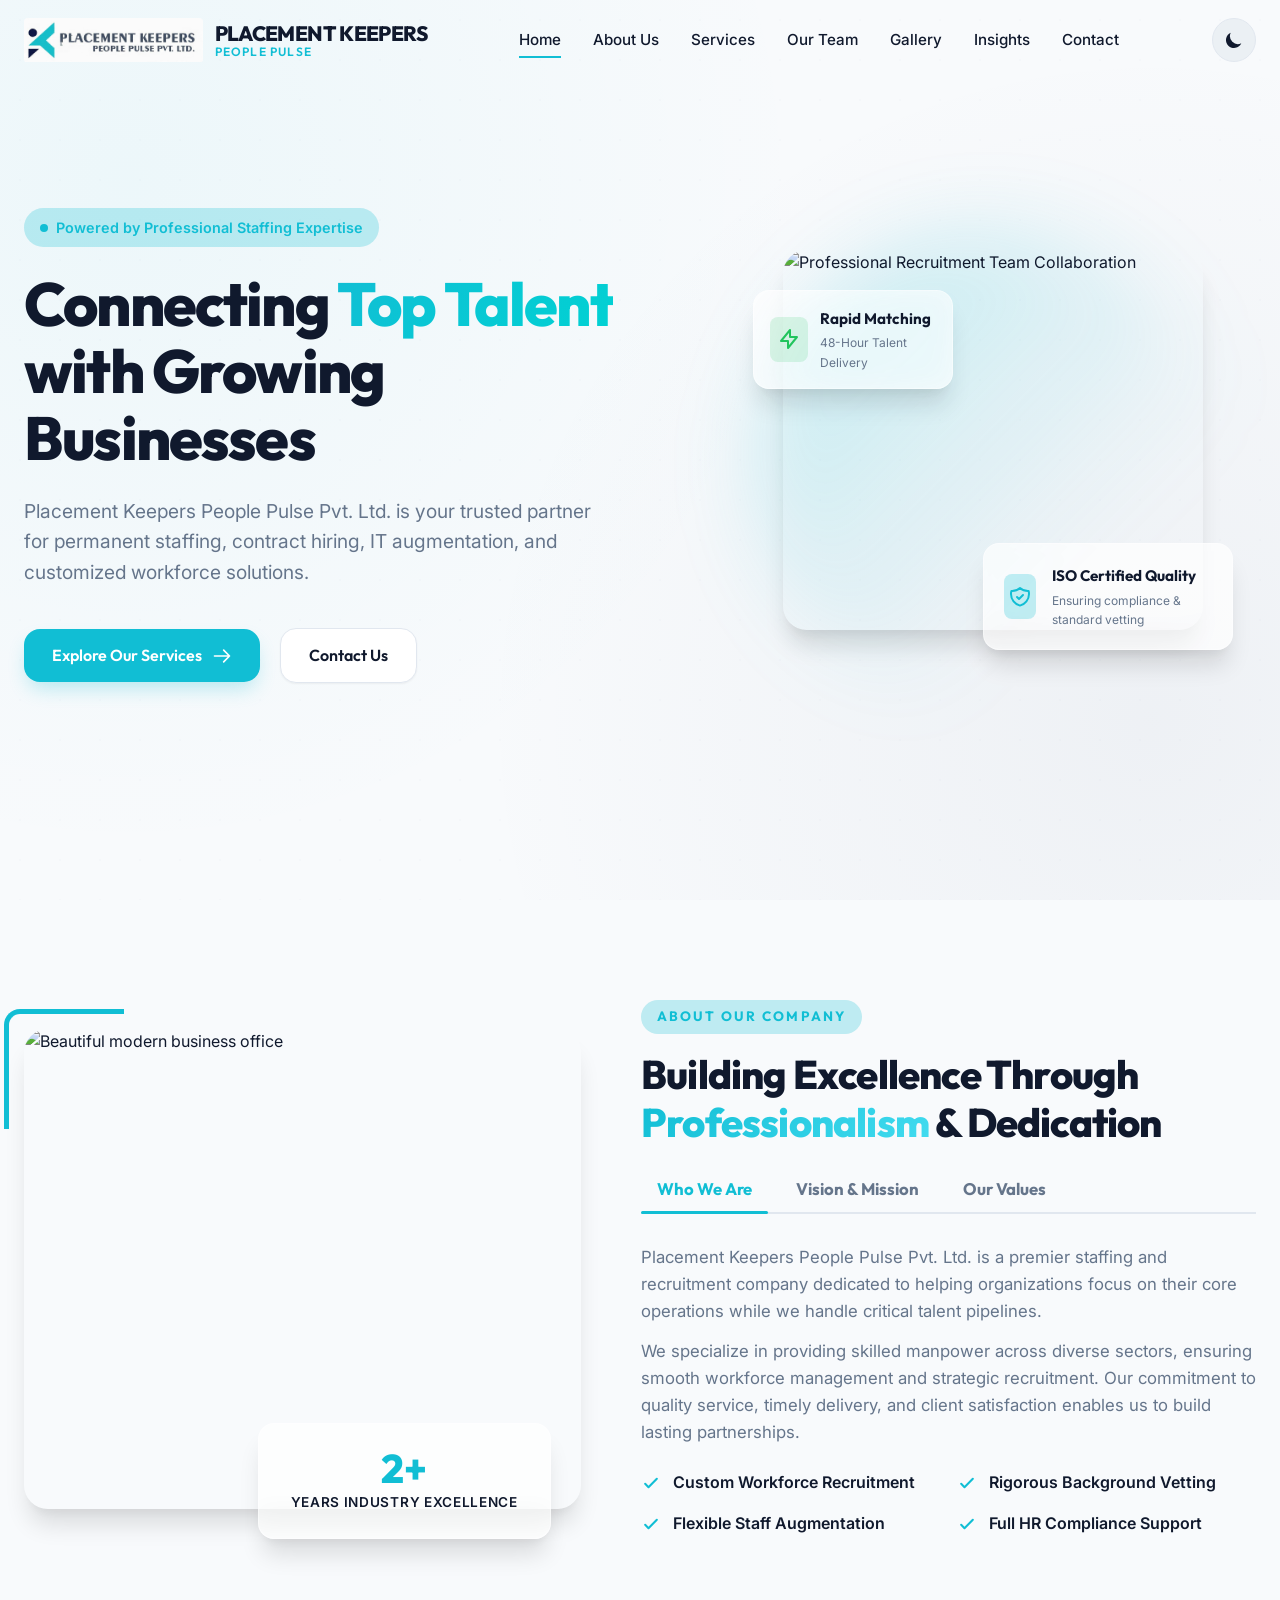
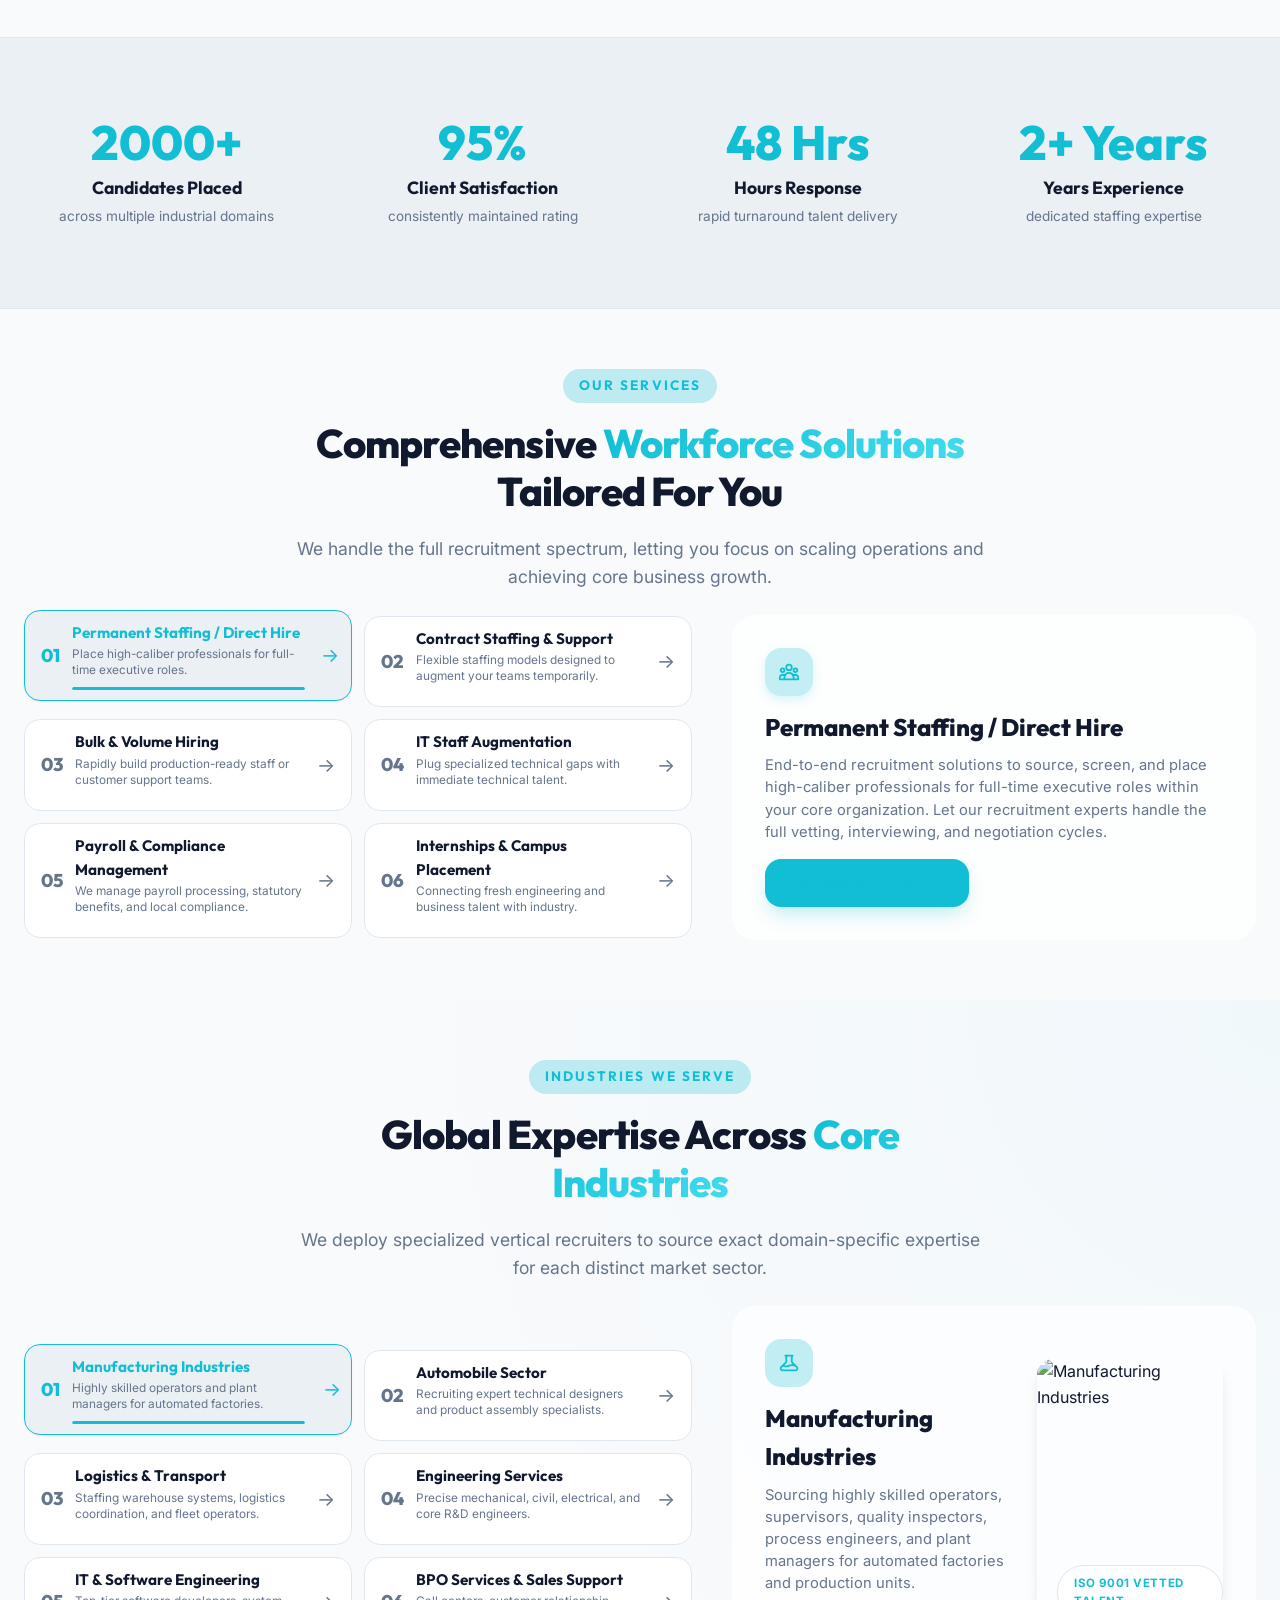
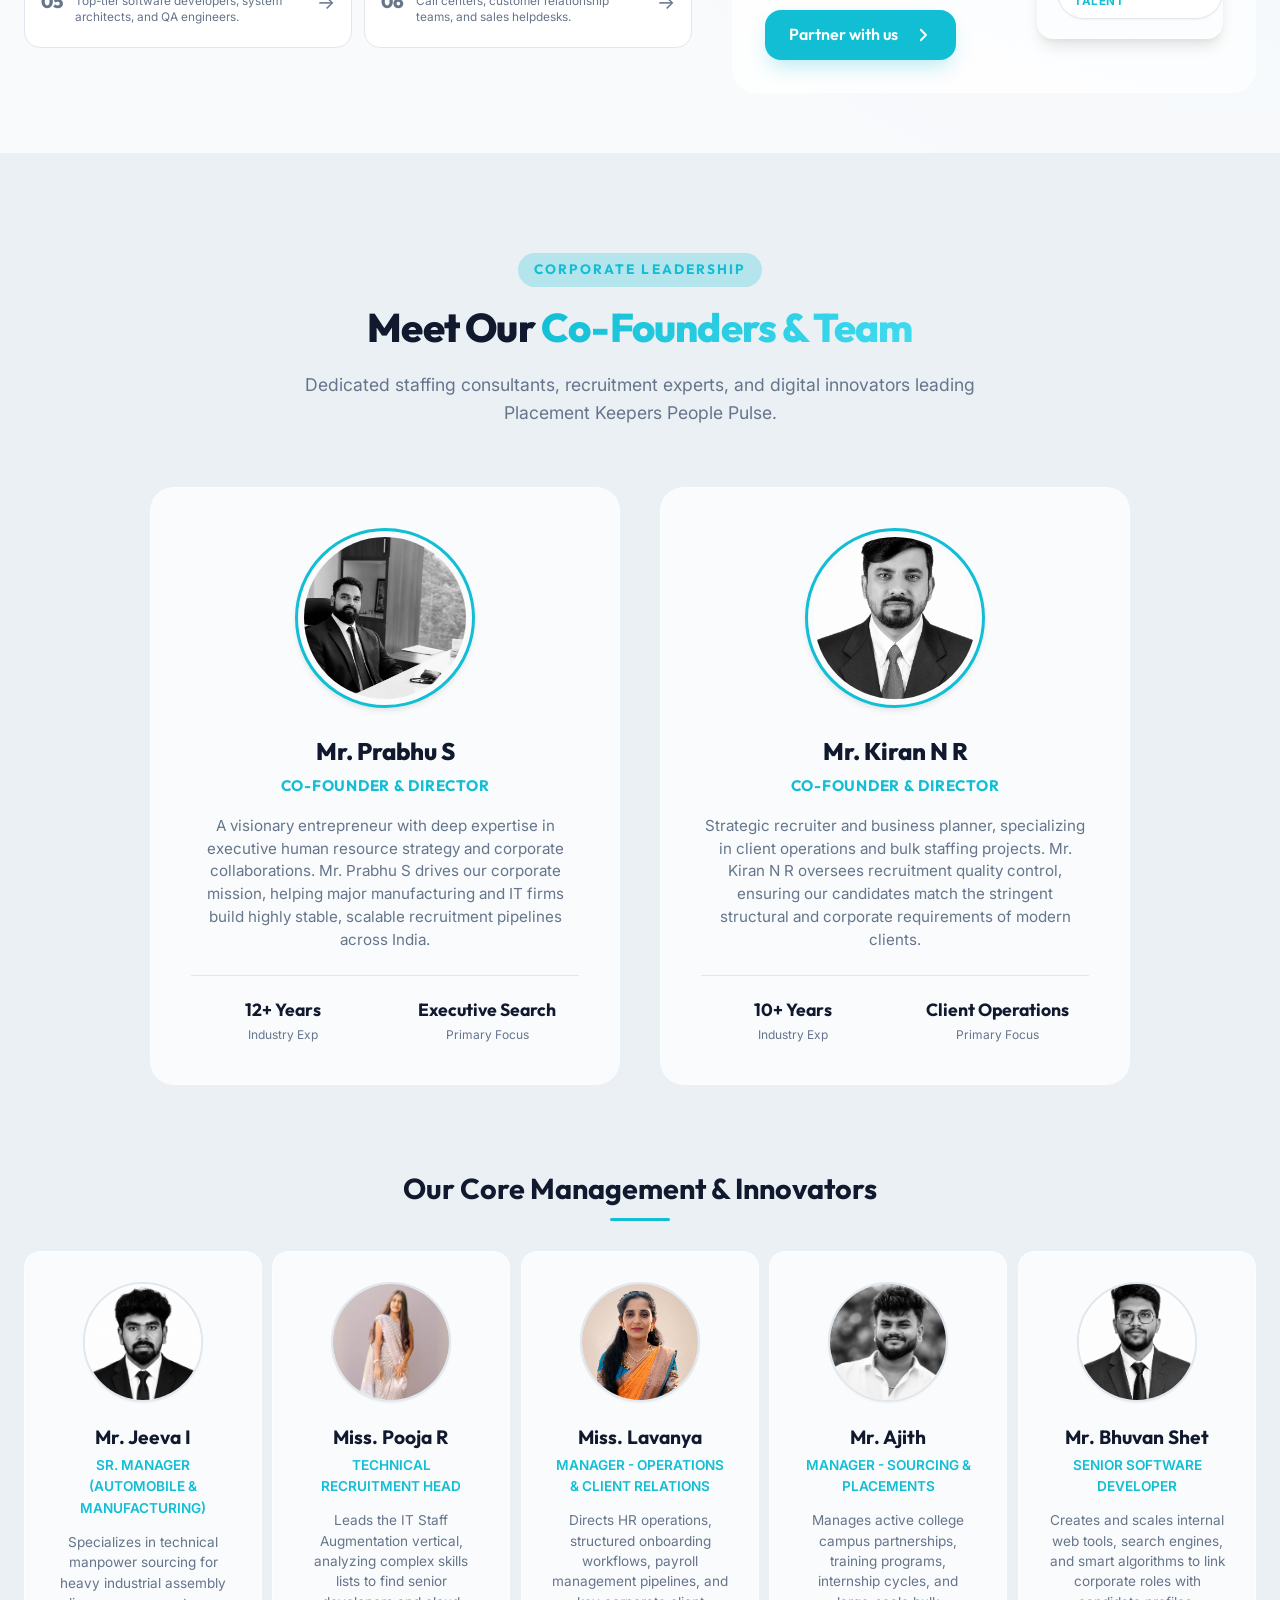
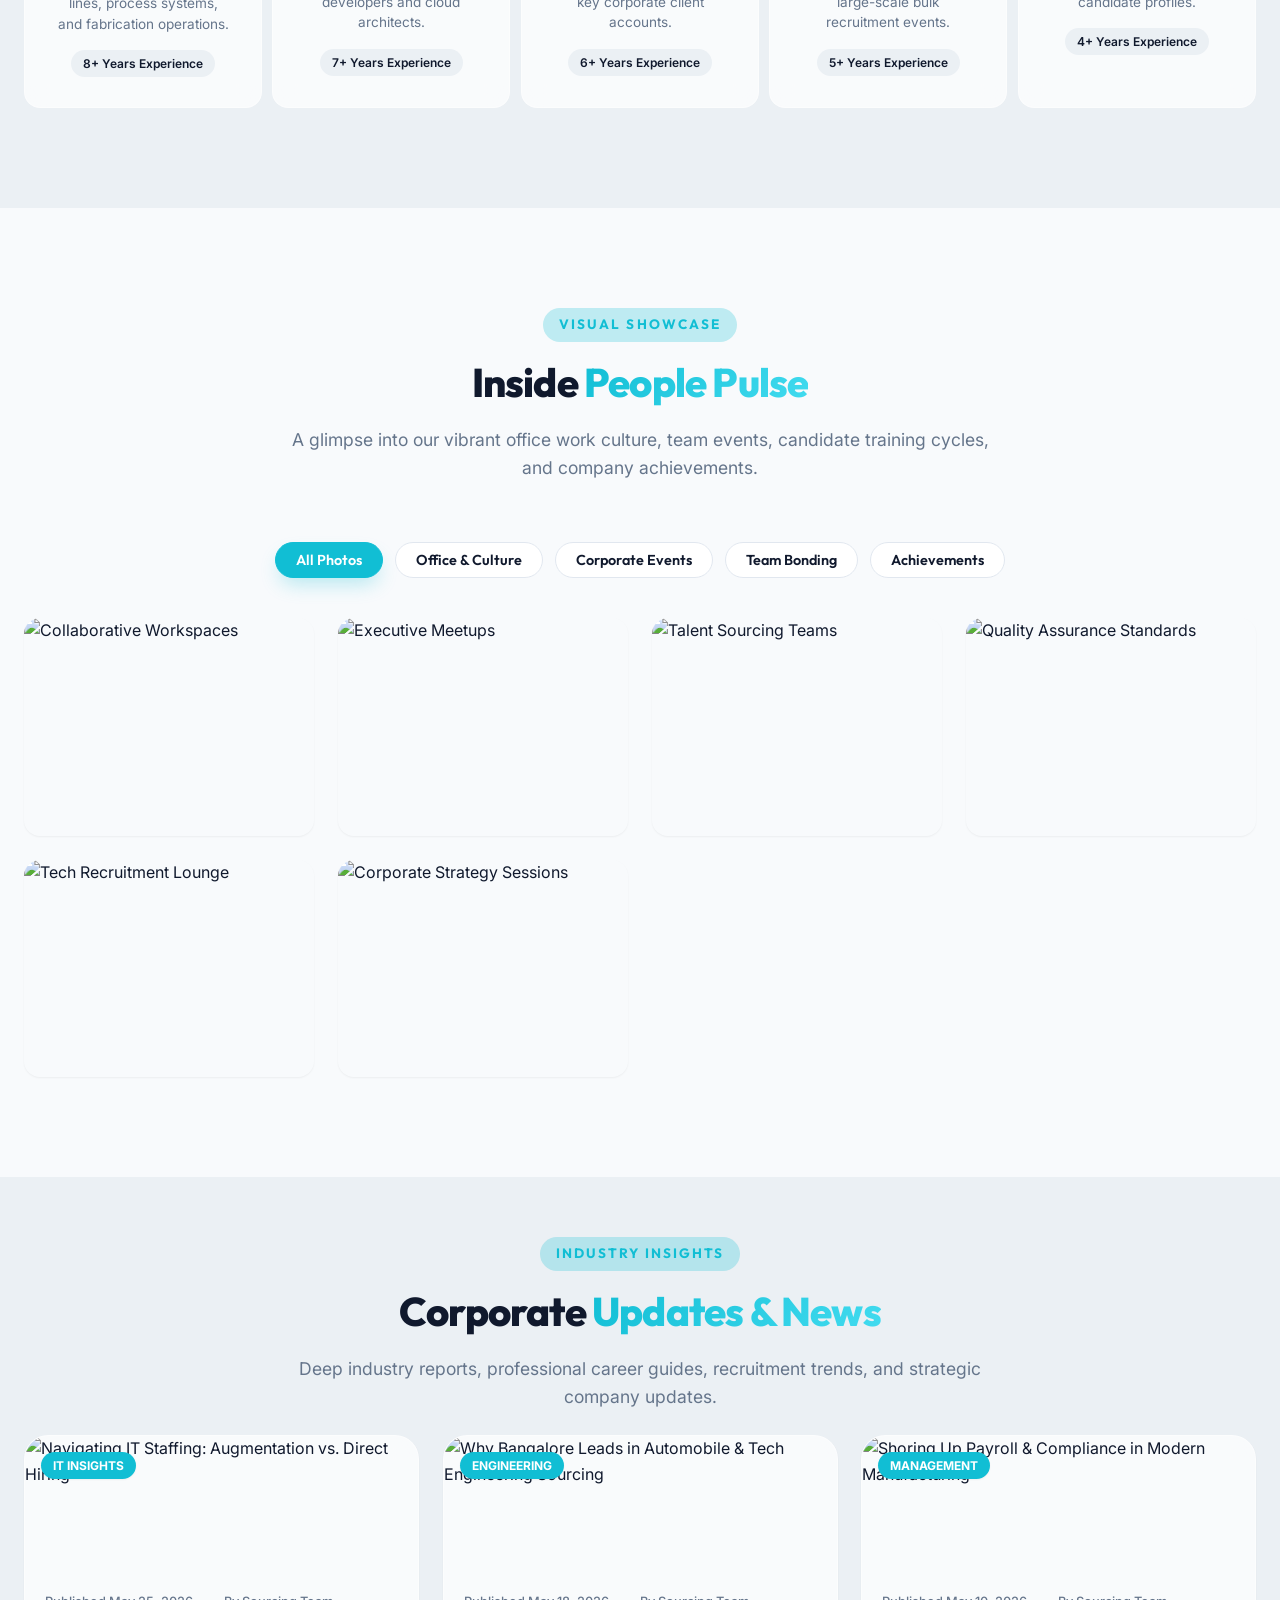
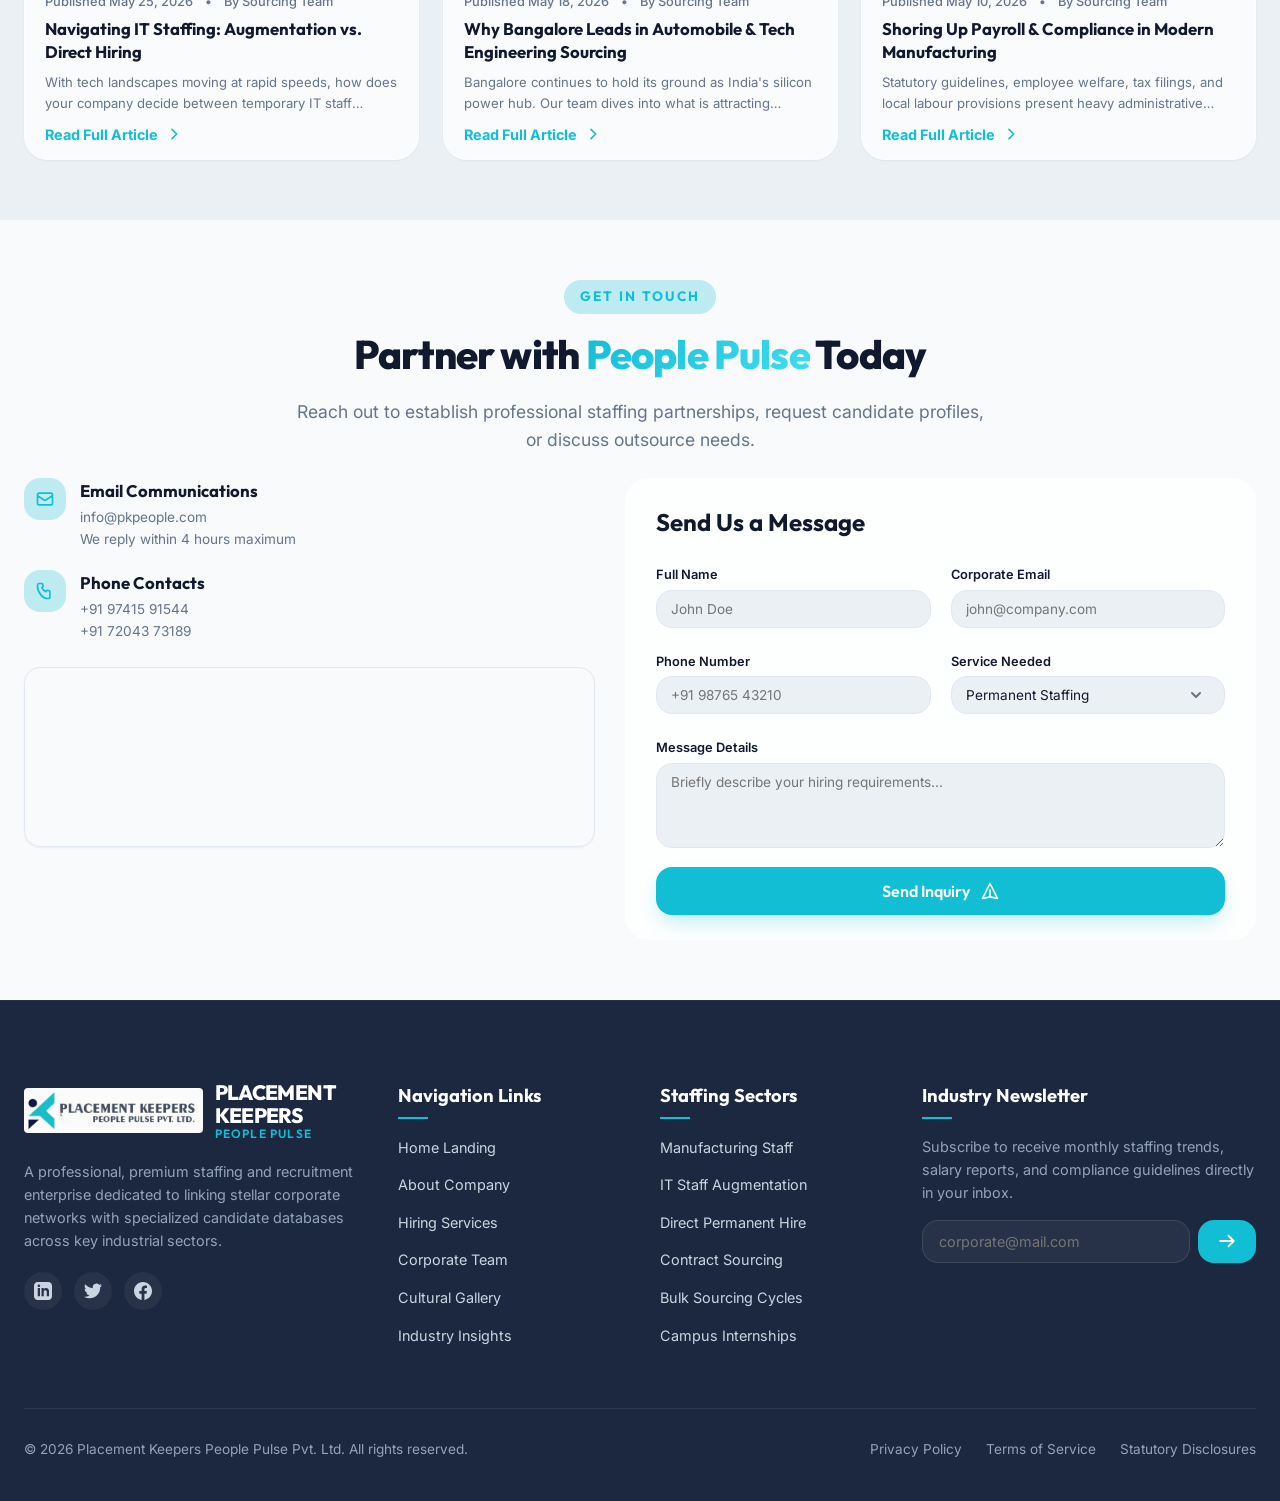
==== index.html @ cc130b5e "Add files via upload commit" ====
<!DOCTYPE html>
<html lang="en">
<head>
  <meta charset="UTF-8">
  <meta name="viewport" content="width=device-width, initial-scale=1.0">
  <meta name="description" content="Placement Keepers People Pulse Pvt. Ltd. - Trusted Partner in Professional Staffing, IT Augmentation, Bulk Hiring, BPO & Recruitment Solutions in Bangalore, Karnataka.">
  <meta name="keywords" content="Placement Keepers, People Pulse, Staffing Solutions, Recruitment Agency Bangalore, IT Augmentation, Executive Search, Permanent Staffing, Bulk Hiring">
  <meta name="author" content="Placement Keepers People Pulse">
  
  <title>Placement Keepers People Pulse | Staffing & Recruitment Solutions</title>
  
  <!-- Favicon -->
  <link rel="icon" type="image/x-icon" href="assets/images/logo.jpeg">
  
  <!-- Stylesheet -->
  <link rel="stylesheet" href="styles.css">
  
  <!-- JavaScript (Deferred) -->
  <script src="script.js" defer></script>
</head>
<body>

  <!-- ==========================================
       SCROLL TO TOP BUTTON
       ========================================== -->
  <button id="scrollTop" class="scroll-top" aria-label="Scroll to top">
    <svg fill="none" stroke="currentColor" viewBox="0 0 24 24" xmlns="http://www.w3.org/2000/svg">
      <path stroke-linecap="round" stroke-linejoin="round" stroke-width="2.5" d="M5 10l7-7m0 0l7 7m-7-7v18"></path>
    </svg>
  </button>

  <!-- ==========================================
       HEADER & NAVIGATION
       ========================================== -->
  <header id="header" class="header">
    <div class="container">
      <a href="#home" class="logo">
        <img src="assets/images/logo.jpeg" alt="Placement Keepers People Pulse Logo">
        <div class="logo-text">
          <span>PLACEMENT KEEPERS</span>
          <span>PEOPLE PULSE</span>
        </div>
      </a>
      
      <nav id="nav-menu" class="nav-menu">
        <a href="#home" class="nav-link active">Home</a>
        <a href="#about" class="nav-link">About Us</a>
        <a href="#services" class="nav-link">Services</a>
        <a href="#team" class="nav-link">Our Team</a>
        <a href="#gallery" class="nav-link">Gallery</a>
        <a href="#blog" class="nav-link">Insights</a>
        <a href="#contact" class="nav-link">Contact</a>
      </nav>
      
      <div class="nav-actions">
        <!-- Theme Toggle -->
        <button id="themeToggle" class="theme-toggle" aria-label="Toggle dark/light theme">
          <svg class="moon-icon" viewBox="0 0 20 20" xmlns="http://www.w3.org/2000/svg">
            <path d="M17.293 13.293A8 8 0 016.707 2.707a8.001 8.001 0 1010.586 10.586z"></path>
          </svg>
          <svg class="sun-icon" viewBox="0 0 20 20" xmlns="http://www.w3.org/2000/svg">
            <path fill-rule="evenodd" d="M10 2a1 1 0 011 1v1a1 1 0 11-2 0V3a1 1 0 011-1zm4 8a4 4 0 11-8 0 4 4 0 018 0zm-.464 4.95l.707.707a1 1 0 001.414-1.414l-.707-.707a1 1 0 00-1.414 1.414zm2.12-10.607a1 1 0 010 1.414l-.706.707a1 1 0 11-1.414-1.414l.707-.707a1 1 0 011.414 0zM17 11a1 1 0 100-2h-1a1 1 0 100 2h1zm-7 4a1 1 0 011 1v1a1 1 0 11-2 0v-1a1 1 0 011-1zM5.05 6.464A1 1 0 106.465 5.05l-.708-.707a1 1 0 00-1.414 1.414l.707.707zm1.414 8.486l-.707.707a1 1 0 01-1.414-1.414l.707-.707a1 1 0 011.414 1.414zM4 11a1 1 0 100-2H3a1 1 0 000 2h1z" clip-rule="evenodd"></path>
          </svg>
        </button>
        
        <a href="#contact" class="btn btn-primary btn-sm" style="padding: 10px 20px; font-size: 0.9rem; display: none;">Get in Touch</a>
        
        <!-- Hamburger Menu -->
        <button id="menuBtn" class="menu-btn" aria-label="Toggle mobile menu">
          <span></span>
          <span></span>
          <span></span>
        </button>
      </div>
    </div>
  </header>

  <!-- ==========================================
       HERO SECTION
       ========================================== -->
  <section id="home" class="hero">
    <div class="container">
      <div class="hero-grid">
        <div class="hero-content reveal reveal-slide-left">
          <div class="hero-tag">
            <span></span> Powered by Professional Staffing Expertise
          </div>
          <h1 class="hero-title">Connecting <span>Top Talent</span> with Growing Businesses</h1>
          <p class="hero-desc">Placement Keepers People Pulse Pvt. Ltd. is your trusted partner for permanent staffing, contract hiring, IT augmentation, and customized workforce solutions.</p>
          <div class="hero-actions">
            <a href="#services" class="btn btn-primary">
              Explore Our Services
              <svg style="width: 20px; height: 20px;" fill="none" stroke="currentColor" viewBox="0 0 24 24" xmlns="http://www.w3.org/2000/svg">
                <path stroke-linecap="round" stroke-linejoin="round" stroke-width="2" d="M14 5l7 7m0 0l-7 7m7-7H3"></path>
              </svg>
            </a>
            <a href="#contact" class="btn btn-secondary">Contact Us</a>
          </div>

        </div>
        
        <div class="hero-visual reveal reveal-slide-right">
          <div class="visual-backdrop"></div>
          <div class="hero-card-stack">
            <div class="main-visual-card">
              <!-- Unsplash high-quality workspace image -->
              <img src="https://images.unsplash.com/photo-1522071820081-009f0129c71c?auto=format&fit=crop&w=600&q=80" alt="Professional Recruitment Team Collaboration">
            </div>
            <!-- Glass cards floating overlay -->
            <div class="floating-overlay-card glass-panel">
              <div class="floating-icon">
                <svg fill="none" stroke="currentColor" viewBox="0 0 24 24" xmlns="http://www.w3.org/2000/svg">
                  <path stroke-linecap="round" stroke-linejoin="round" stroke-width="2" d="M9 12l2 2 4-4m5.618-4.016A11.955 11.955 0 0112 2.944a11.955 11.955 0 01-8.618 3.04A12.02 12.02 0 003 9c0 5.591 3.824 10.29 9 11.622 5.176-1.332 9-6.03 9-11.622 0-1.042-.133-2.052-.382-3.016z"></path>
                </svg>
              </div>
              <div class="floating-text">
                <h4>ISO Certified Quality</h4>
                <p>Ensuring compliance & standard vetting</p>
              </div>
            </div>
            
            <div class="floating-overlay-card-2 glass-panel">
              <div class="floating-icon" style="color: var(--success); background-color: var(--success-glow);">
                <svg fill="none" stroke="currentColor" viewBox="0 0 24 24" xmlns="http://www.w3.org/2000/svg">
                  <path stroke-linecap="round" stroke-linejoin="round" stroke-width="2" d="M13 10V3L4 14h7v7l9-11h-7z"></path>
                </svg>
              </div>
              <div class="floating-text">
                <h4>Rapid Matching</h4>
                <p>48-Hour Talent Delivery</p>
              </div>
            </div>
          </div>
        </div>
      </div>
    </div>
  </section>

  <!-- ==========================================
       ABOUT US SECTION (TABS)
       ========================================== -->
  <section id="about" class="section-padding">
    <div class="container">
      <div class="about-grid">
        <div class="about-img-frame reveal reveal-slide-left">
          <img src="https://images.unsplash.com/photo-1497366216548-37526070297c?auto=format&fit=crop&w=700&q=80" alt="Beautiful modern business office">
          <div class="about-experience-badge glass-panel">
            <h2>2+</h2>
            <p>Years Industry Excellence</p>
          </div>
        </div>
        
        <div class="about-content reveal reveal-slide-right">
          <div class="section-tag">About Our Company</div>
          <h2 class="section-title">Building Excellence Through <span>Professionalism</span> & Dedication</h2>
          
          <!-- Tab Navigation -->
          <div class="tabs-nav">
            <button class="tab-btn active" data-tab="who-we-are">Who We Are</button>
            <button class="tab-btn" data-tab="vision-mission">Vision & Mission</button>
            <button class="tab-btn" data-tab="values">Our Values</button>
          </div>
          
          <!-- Tab Content Panes -->
          <div class="tab-content-wrapper">
            <!-- Pane 1: Who We Are -->
            <div id="who-we-are" class="tab-pane active">
              <p class="pane-text">Placement Keepers People Pulse Pvt. Ltd. is a premier staffing and recruitment company dedicated to helping organizations focus on their core operations while we handle critical talent pipelines.</p>
              <p class="pane-text" style="margin-top: -10px; margin-bottom: 24px;">We specialize in providing skilled manpower across diverse sectors, ensuring smooth workforce management and strategic recruitment. Our commitment to quality service, timely delivery, and client satisfaction enables us to build lasting partnerships.</p>
              <div class="pane-list">
                <div class="pane-list-item">
                  <svg fill="none" stroke="currentColor" viewBox="0 0 24 24" xmlns="http://www.w3.org/2000/svg"><path stroke-linecap="round" stroke-linejoin="round" stroke-width="2.5" d="M5 13l4 4L19 7"></path></svg>
                  Custom Workforce Recruitment
                </div>
                <div class="pane-list-item">
                  <svg fill="none" stroke="currentColor" viewBox="0 0 24 24" xmlns="http://www.w3.org/2000/svg"><path stroke-linecap="round" stroke-linejoin="round" stroke-width="2.5" d="M5 13l4 4L19 7"></path></svg>
                  Rigorous Background Vetting
                </div>
                <div class="pane-list-item">
                  <svg fill="none" stroke="currentColor" viewBox="0 0 24 24" xmlns="http://www.w3.org/2000/svg"><path stroke-linecap="round" stroke-linejoin="round" stroke-width="2.5" d="M5 13l4 4L19 7"></path></svg>
                  Flexible Staff Augmentation
                </div>
                <div class="pane-list-item">
                  <svg fill="none" stroke="currentColor" viewBox="0 0 24 24" xmlns="http://www.w3.org/2000/svg"><path stroke-linecap="round" stroke-linejoin="round" stroke-width="2.5" d="M5 13l4 4L19 7"></path></svg>
                  Full HR Compliance Support
                </div>
              </div>
            </div>
            
            <!-- Pane 2: Vision & Mission -->
            <div id="vision-mission" class="tab-pane">
              <div style="margin-bottom: 24px;">
                <h4 style="font-family: var(--font-heading); font-size: 1.15rem; font-weight: 700; margin-bottom: 8px; color: var(--primary);">Our Vision</h4>
                <p class="pane-text" style="margin-bottom: 0;">To become a trusted and leading staffing partner by connecting skilled professionals with growing businesses and creating sustainable employment opportunities.</p>
              </div>
              <div>
                <h4 style="font-family: var(--font-heading); font-size: 1.15rem; font-weight: 700; margin-bottom: 8px; color: var(--primary);">Our Mission</h4>
                <p class="pane-text" style="margin-bottom: 0;">To provide reliable, efficient, and customized workforce solutions while maintaining absolute professionalism, transparency, and deep-seated commitment towards both clients and candidates.</p>
              </div>
            </div>
            
            <!-- Pane 3: Our Values -->
            <div id="values" class="tab-pane">
              <p class="pane-text" style="margin-bottom: 24px;">The foundation of our service excellence and commitment to clients is driven by three core pillars:</p>
              <div style="display: flex; flex-direction: column; gap: 16px;">
                <div style="display: flex; gap: 14px; align-items: flex-start;">
                  <div style="color: var(--primary); font-weight: 700; font-size: 1.1rem; line-height: 1;">01.</div>
                  <div>
                    <h5 style="font-family: var(--font-heading); font-size: 1rem; font-weight: 700; color: var(--text-main); margin-bottom: 2px;">Quality Service</h5>
                    <p style="font-size: 0.9rem; color: var(--text-muted);">We deliver excellence in every single interaction, ensuring superior staffing solutions that systematically exceed corporate expectations.</p>
                  </div>
                </div>
                <div style="display: flex; gap: 14px; align-items: flex-start;">
                  <div style="color: var(--primary); font-weight: 700; font-size: 1.1rem; line-height: 1;">02.</div>
                  <div>
                    <h5 style="font-family: var(--font-heading); font-size: 1rem; font-weight: 700; color: var(--text-main); margin-bottom: 2px;">Client Satisfaction</h5>
                    <p style="font-size: 0.9rem; color: var(--text-muted);">Your success is our top-tier priority. We build deep, lasting partnerships through dedicated local support and transparent recruitment processes.</p>
                  </div>
                </div>
                <div style="display: flex; gap: 14px; align-items: flex-start;">
                  <div style="color: var(--primary); font-weight: 700; font-size: 1.1rem; line-height: 1;">03.</div>
                  <div>
                    <h5 style="font-family: var(--font-heading); font-size: 1rem; font-weight: 700; color: var(--text-main); margin-bottom: 2px;">Timely Delivery</h5>
                    <p style="font-size: 0.9rem; color: var(--text-muted);">Swift and secure turnaround times ensure that your ongoing workforce needs are met with high efficiency and professional standard care.</p>
                  </div>
                </div>
              </div>
            </div>
          </div>
          
        </div>
      </div>
    </div>
  </section>

  <!-- ==========================================
       STATS COUNTER SECTION
       ========================================== -->
  <section class="stats-section">
    <div class="container">
      <div class="stats-grid">
        <div class="stat-card reveal reveal-fade-in reveal-stagger-1">
          <div class="stat-number" data-target="2000">0</div>
          <div class="stat-label">Candidates Placed</div>
          <div class="stat-desc">across multiple industrial domains</div>
        </div>
        
        <div class="stat-card reveal reveal-fade-in reveal-stagger-2">
          <div class="stat-number" data-target="95">0</div>
          <div class="stat-label">Client Satisfaction</div>
          <div class="stat-desc">consistently maintained rating</div>
        </div>
        
        <div class="stat-card reveal reveal-fade-in reveal-stagger-3">
          <div class="stat-number" data-target="48">0</div>
          <div class="stat-label">Hours Response</div>
          <div class="stat-desc">rapid turnaround talent delivery</div>
        </div>
        
        <div class="stat-card reveal reveal-fade-in reveal-stagger-4">
          <div class="stat-number" data-target="2">0</div>
          <div class="stat-label">Years Experience</div>
          <div class="stat-desc">dedicated staffing expertise</div>
        </div>
      </div>
    </div>
  </section>

  <!-- ==========================================
       SERVICES SECTION
       ========================================== -->
  <section id="services" class="section-padding">
    <div class="container">
      <div class="section-header reveal reveal-slide-up">
        <div class="section-tag">Our Services</div>
        <h2 class="section-title">Comprehensive <span>Workforce Solutions</span> Tailored For You</h2>
        <p class="section-subtitle">We handle the full recruitment spectrum, letting you focus on scaling operations and achieving core business growth.</p>
      </div>
      
      <div class="modern-services-container">
        <!-- Left Side: Sleek Interactive List -->
        <div class="services-list-sidebar reveal reveal-slide-left">
          <div class="service-list-item active" data-service-index="0">
            <span class="service-list-num">01</span>
            <div class="service-list-info">
              <h3>Permanent Staffing / Direct Hire</h3>
              <p>Place high-caliber professionals for full-time executive roles.</p>
              <div class="timer-progress-bar"><div class="timer-progress"></div></div>
            </div>
            <div class="service-list-arrow">&rarr;</div>
          </div>
          
          <div class="service-list-item" data-service-index="1">
            <span class="service-list-num">02</span>
            <div class="service-list-info">
              <h3>Contract Staffing & Support</h3>
              <p>Flexible staffing models designed to augment your teams temporarily.</p>
              <div class="timer-progress-bar"><div class="timer-progress"></div></div>
            </div>
            <div class="service-list-arrow">&rarr;</div>
          </div>
          
          <div class="service-list-item" data-service-index="2">
            <span class="service-list-num">03</span>
            <div class="service-list-info">
              <h3>Bulk & Volume Hiring</h3>
              <p>Rapidly build production-ready staff or customer support teams.</p>
              <div class="timer-progress-bar"><div class="timer-progress"></div></div>
            </div>
            <div class="service-list-arrow">&rarr;</div>
          </div>
          
          <div class="service-list-item" data-service-index="3">
            <span class="service-list-num">04</span>
            <div class="service-list-info">
              <h3>IT Staff Augmentation</h3>
              <p>Plug specialized technical gaps with immediate technical talent.</p>
              <div class="timer-progress-bar"><div class="timer-progress"></div></div>
            </div>
            <div class="service-list-arrow">&rarr;</div>
          </div>
          
          <div class="service-list-item" data-service-index="4">
            <span class="service-list-num">05</span>
            <div class="service-list-info">
              <h3>Payroll & Compliance Management</h3>
              <p>We manage payroll processing, statutory benefits, and local compliance.</p>
              <div class="timer-progress-bar"><div class="timer-progress"></div></div>
            </div>
            <div class="service-list-arrow">&rarr;</div>
          </div>
          
          <div class="service-list-item" data-service-index="5">
            <span class="service-list-num">06</span>
            <div class="service-list-info">
              <h3>Internships & Campus Placement</h3>
              <p>Connecting fresh engineering and business talent with industry.</p>
              <div class="timer-progress-bar"><div class="timer-progress"></div></div>
            </div>
            <div class="service-list-arrow">&rarr;</div>
          </div>
        </div>

        <!-- Right Side: Spotlight Detail Panel -->
        <div class="services-spotlight reveal reveal-slide-right">
          <div class="service-spotlight-card glass-panel" id="serviceSpotlightCard">
            <!-- Populated dynamically by JavaScript -->
          </div>
        </div>
      </div>
    </div>
  </section>

  <!-- ==========================================
       INDUSTRIES WE SERVE SECTION
       ========================================== -->
  <section class="section-padding industries-section">
    <div class="container">
      <div class="section-header reveal reveal-slide-up">
        <div class="section-tag">Industries We Serve</div>
        <h2 class="section-title">Global Expertise Across <span>Core Industries</span></h2>
        <p class="section-subtitle">We deploy specialized vertical recruiters to source exact domain-specific expertise for each distinct market sector.</p>
      </div>
      
      <div class="modern-industries-container">
        <!-- Left Side: Interactive Numbers List -->
        <div class="industries-sidebar reveal reveal-slide-left">
          <div class="industry-tab-item active" data-index="0">
            <span class="industry-tab-num">01</span>
            <div class="industry-tab-content">
              <h4>Manufacturing Industries</h4>
              <p>Highly skilled operators and plant managers for automated factories.</p>
              <div class="timer-progress-bar"><div class="timer-progress"></div></div>
            </div>
            <div class="industry-tab-arrow">&rarr;</div>
          </div>
          
          <div class="industry-tab-item" data-index="1">
            <span class="industry-tab-num">02</span>
            <div class="industry-tab-content">
              <h4>Automobile Sector</h4>
              <p>Recruiting expert technical designers and product assembly specialists.</p>
              <div class="timer-progress-bar"><div class="timer-progress"></div></div>
            </div>
            <div class="industry-tab-arrow">&rarr;</div>
          </div>
          
          <div class="industry-tab-item" data-index="2">
            <span class="industry-tab-num">03</span>
            <div class="industry-tab-content">
              <h4>Logistics & Transport</h4>
              <p>Staffing warehouse systems, logistics coordination, and fleet operators.</p>
              <div class="timer-progress-bar"><div class="timer-progress"></div></div>
            </div>
            <div class="industry-tab-arrow">&rarr;</div>
          </div>
          
          <div class="industry-tab-item" data-index="3">
            <span class="industry-tab-num">04</span>
            <div class="industry-tab-content">
              <h4>Engineering Services</h4>
              <p>Precise mechanical, civil, electrical, and core R&D engineers.</p>
              <div class="timer-progress-bar"><div class="timer-progress"></div></div>
            </div>
            <div class="industry-tab-arrow">&rarr;</div>
          </div>
          
          <div class="industry-tab-item" data-index="4">
            <span class="industry-tab-num">05</span>
            <div class="industry-tab-content">
              <h4>IT & Software Engineering</h4>
              <p>Top-tier software developers, system architects, and QA engineers.</p>
              <div class="timer-progress-bar"><div class="timer-progress"></div></div>
            </div>
            <div class="industry-tab-arrow">&rarr;</div>
          </div>
          
          <div class="industry-tab-item" data-index="5">
            <span class="industry-tab-num">06</span>
            <div class="industry-tab-content">
              <h4>BPO Services & Sales Support</h4>
              <p>Call centers, customer relationship teams, and sales helpdesks.</p>
              <div class="timer-progress-bar"><div class="timer-progress"></div></div>
            </div>
            <div class="industry-tab-arrow">&rarr;</div>
          </div>
        </div>

        <!-- Right Side: Spotlight Showcase Detail Card -->
        <div class="industries-spotlight reveal reveal-slide-right">
          <div class="spotlight-card glass-panel" id="industrySpotlightCard">
            <!-- Rendered dynamically by JavaScript -->
          </div>
        </div>
      </div>
    </div>
  </section>

  <!-- ==========================================
       CEO / FOUNDER PROFILE & LEADERSHIP SECTION
       ========================================== -->
  <section id="team" class="section-padding team-section">
    <div class="container">
      <div class="section-header reveal reveal-slide-up">
        <div class="section-tag">Corporate Leadership</div>
        <h2 class="section-title">Meet Our <span>Co-Founders & Team</span></h2>
        <p class="section-subtitle">Dedicated staffing consultants, recruitment experts, and digital innovators leading Placement Keepers People Pulse.</p>
      </div>
      
      <!-- Co-Founders Grid -->
      <div class="founders-container">
        <!-- Founder 1: Mr. Prabhu S -->
        <div class="founder-card glass-panel reveal reveal-slide-left">
          <div class="founder-img-wrapper">
            <img src="assets/images/Mr. Prabhu S - Co-founder.jpeg" alt="Mr. Prabhu S - Co-founder">
          </div>
          <h3 class="founder-name">Mr. Prabhu S</h3>
          <div class="founder-title">Co-Founder & Director</div>
          <p class="founder-bio">A visionary entrepreneur with deep expertise in executive human resource strategy and corporate collaborations. Mr. Prabhu S drives our corporate mission, helping major manufacturing and IT firms build highly stable, scalable recruitment pipelines across India.</p>
          <div class="founder-stats">
            <div class="founder-stat-item">
              <div class="founder-stat-val">12+ Years</div>
              <div class="founder-stat-lbl">Industry Exp</div>
            </div>
            <div class="founder-stat-item">
              <div class="founder-stat-val">Executive Search</div>
              <div class="founder-stat-lbl">Primary Focus</div>
            </div>
          </div>
        </div>
        
        <!-- Founder 2: Mr. Kiran N R -->
        <div class="founder-card glass-panel reveal reveal-slide-right">
          <div class="founder-img-wrapper">
            <img src="assets/images/Mr. Kiran N R - Co-founder.jpeg" alt="Mr. Kiran N R - Co-founder">
          </div>
          <h3 class="founder-name">Mr. Kiran N R</h3>
          <div class="founder-title">Co-Founder & Director</div>
          <p class="founder-bio">Strategic recruiter and business planner, specializing in client operations and bulk staffing projects. Mr. Kiran N R oversees recruitment quality control, ensuring our candidates match the stringent structural and corporate requirements of modern clients.</p>
          <div class="founder-stats">
            <div class="founder-stat-item">
              <div class="founder-stat-val">10+ Years</div>
              <div class="founder-stat-lbl">Industry Exp</div>
            </div>
            <div class="founder-stat-item">
              <div class="founder-stat-val">Client Operations</div>
              <div class="founder-stat-lbl">Primary Focus</div>
            </div>
          </div>
        </div>
      </div>
      
      <!-- Other Team Members Subtitle -->
      <h3 class="team-sub-header reveal reveal-slide-up">Our Core Management & Innovators</h3>
      
      <!-- Core Team Grid -->
      <div class="team-grid">
        <!-- Team Member 1: Mr. Jeeva I -->
        <div class="team-card glass-panel reveal reveal-slide-up reveal-stagger-1">
          <div class="team-img-wrapper">
            <img src="assets/images/Mr. Jeeva I -Sr. Manager (Automobile & Manufacturing Industry).jpeg" alt="Mr. Jeeva I - Sr. Manager">
          </div>
          <h4 class="team-member-name">Mr. Jeeva I</h4>
          <div class="team-member-title">Sr. Manager (Automobile & Manufacturing)</div>
          <p class="team-member-desc">Specializes in technical manpower sourcing for heavy industrial assembly lines, process systems, and fabrication operations.</p>
          <span class="team-member-exp">8+ Years Experience</span>
        </div>
        
        <!-- Team Member 2: Miss. Pooja R -->
        <div class="team-card glass-panel reveal reveal-slide-up reveal-stagger-2">
          <div class="team-img-wrapper">
            <img src="assets/images/Miss. Pooja R - technical Head.jpeg" alt="Miss. Pooja R - Technical Head">
          </div>
          <h4 class="team-member-name">Miss. Pooja R</h4>
          <div class="team-member-title">Technical Recruitment Head</div>
          <p class="team-member-desc">Leads the IT Staff Augmentation vertical, analyzing complex skills lists to find senior developers and cloud architects.</p>
          <span class="team-member-exp">7+ Years Experience</span>
        </div>
        
        <!-- Team Member 3: Miss. Lavanya -->
        <div class="team-card glass-panel reveal reveal-slide-up reveal-stagger-3">
          <div class="team-img-wrapper">
            <img src="assets/images/Miss. Lavanya - Manager.jpeg" alt="Miss. Lavanya - Manager">
          </div>
          <h4 class="team-member-name">Miss. Lavanya</h4>
          <div class="team-member-title">Manager - Operations & Client Relations</div>
          <p class="team-member-desc">Directs HR operations, structured onboarding workflows, payroll management pipelines, and key corporate client accounts.</p>
          <span class="team-member-exp">6+ Years Experience</span>
        </div>
        
        <!-- Team Member 4: Mr. Ajith -->
        <div class="team-card glass-panel reveal reveal-slide-up reveal-stagger-4">
          <div class="team-img-wrapper">
            <img src="assets/images/Mr. Ajith- Manager Recruitment.jpeg" alt="Mr. Ajith - Manager Recruitment">
          </div>
          <h4 class="team-member-name">Mr. Ajith</h4>
          <div class="team-member-title">Manager - Sourcing & Placements</div>
          <p class="team-member-desc">Manages active college campus partnerships, training programs, internship cycles, and large-scale bulk recruitment events.</p>
          <span class="team-member-exp">5+ Years Experience</span>
        </div>
        
        <!-- Team Member 5: Mr. Bhuvan Shet -->
        <div class="team-card glass-panel reveal reveal-slide-up reveal-stagger-5">
          <div class="team-img-wrapper">
            <img src="assets/images/Mr. Bhuvan Shet - Software Developer.jpeg" alt="Mr. Bhuvan Shet - Software Developer">
          </div>
          <h4 class="team-member-name">Mr. Bhuvan Shet</h4>
          <div class="team-member-title">Senior Software Developer</div>
          <p class="team-member-desc">Creates and scales internal web tools, search engines, and smart algorithms to link corporate roles with candidate profiles.</p>
          <span class="team-member-exp">4+ Years Experience</span>
        </div>
      </div>
    </div>
  </section>

  <!-- ==========================================
       GALLERY SECTION
       ========================================== -->
  <section id="gallery" class="section-padding">
    <div class="container">
      <div class="section-header reveal reveal-slide-up">
        <div class="section-tag">Visual Showcase</div>
        <h2 class="section-title">Inside <span>People Pulse</span></h2>
        <p class="section-subtitle">A glimpse into our vibrant office work culture, team events, candidate training cycles, and company achievements.</p>
      </div>
      
      <!-- Gallery Filter buttons -->
      <div class="gallery-filter reveal reveal-slide-up">
        <button class="filter-btn active" data-filter="all">All Photos</button>
        <button class="filter-btn" data-filter="office">Office & Culture</button>
        <button class="filter-btn" data-filter="events">Corporate Events</button>
        <button class="filter-btn" data-filter="team">Team Bonding</button>
        <button class="filter-btn" data-filter="achievements">Achievements</button>
      </div>
      
      <!-- Gallery Grid -->
      <div class="gallery-grid reveal reveal-fade-in">
        <!-- Item 1: Office -->
        <div class="gallery-item" data-category="office">
          <img src="https://images.unsplash.com/photo-1497366216548-37526070297c?auto=format&fit=crop&w=600&q=80" alt="Placement Keepers Collaborative Workspace">
          <div class="gallery-overlay">
            <h4 class="gallery-title">Collaborative Workspaces</h4>
            <span class="gallery-tag">Office & Culture</span>
          </div>
        </div>
        
        <!-- Item 2: Events -->
        <div class="gallery-item" data-category="events">
          <img src="https://images.unsplash.com/photo-1517245386807-bb43f82c33c4?auto=format&fit=crop&w=600&q=80" alt="Executive Leadership Meeting">
          <div class="gallery-overlay">
            <h4 class="gallery-title">Executive Meetups</h4>
            <span class="gallery-tag">Corporate Events</span>
          </div>
        </div>
        
        <!-- Item 3: Team -->
        <div class="gallery-item" data-category="team">
          <img src="https://images.unsplash.com/photo-1522071820081-009f0129c71c?auto=format&fit=crop&w=600&q=80" alt="Happy Recruitment Consulting Team">
          <div class="gallery-overlay">
            <h4 class="gallery-title">Talent Consulting Teams</h4>
            <span class="gallery-tag">Team Bonding</span>
          </div>
        </div>
        
        <!-- Item 4: Achievements -->
        <div class="gallery-item" data-category="achievements">
          <img src="https://images.unsplash.com/photo-1531545514256-b1400bc00f31?auto=format&fit=crop&w=600&q=80" alt="ISO Certification Celebration">
          <div class="gallery-overlay">
            <h4 class="gallery-title">Quality Assurance Standards</h4>
            <span class="gallery-tag">Achievements</span>
          </div>
        </div>
        
        <!-- Item 5: Office -->
        <div class="gallery-item" data-category="office">
          <img src="https://images.unsplash.com/photo-1497215728101-856f4ea42174?auto=format&fit=crop&w=600&q=80" alt="Modern Tech Sourcing Lounge">
          <div class="gallery-overlay">
            <h4 class="gallery-title">Tech Recruitment Lounge</h4>
            <span class="gallery-tag">Office & Culture</span>
          </div>
        </div>
        
        <!-- Item 6: Events -->
        <div class="gallery-item" data-category="events">
          <img src="https://images.unsplash.com/photo-1454165804606-c3d57bc86b40?auto=format&fit=crop&w=600&q=80" alt="Corporate Strategy Session">
          <div class="gallery-overlay">
            <h4 class="gallery-title">Corporate Strategy Sessions</h4>
            <span class="gallery-tag">Corporate Events</span>
          </div>
        </div>
      </div>
    </div>
  </section>

  <!-- ==========================================
       LIGHTBOX POPUP
       ========================================== -->
  <div id="lightbox" class="lightbox">
    <button id="lightboxClose" class="lightbox-close">&times;</button>
    <button id="lightboxPrev" class="lightbox-nav lightbox-prev" aria-label="Previous image">&#10094;</button>
    <div class="lightbox-content">
      <img id="lightboxImg" class="lightbox-img" src="" alt="Popup view">
      <div class="lightbox-info">
        <h4 id="lightboxTitle" class="lightbox-title">Image Title</h4>
        <span id="lightboxCategory" class="lightbox-category">Category</span>
      </div>
    </div>
    <button id="lightboxNext" class="lightbox-nav lightbox-next" aria-label="Next image">&#10095;</button>
  </div>

  <!-- ==========================================
       ARTICLES & INSIGHTS (BLOG) SECTION
       ========================================== -->
  <section id="blog" class="section-padding blog-section">
    <div class="container">
      <div class="section-header reveal reveal-slide-up">
        <div class="section-tag">Industry Insights</div>
        <h2 class="section-title">Corporate <span>Updates & News</span></h2>
        <p class="section-subtitle">Deep industry reports, professional career guides, recruitment trends, and strategic company updates.</p>
      </div>
      
      <div class="blog-grid">
        <!-- Blog 1 -->
        <article class="blog-card glass-panel reveal reveal-slide-up reveal-stagger-1" data-id="1">
          <div class="blog-img-box">
            <img src="https://images.unsplash.com/photo-1504384308090-c894fdcc538d?auto=format&fit=crop&w=500&q=80" alt="IT Augmentation Strategy">
            <span class="blog-category-badge">IT Insights</span>
          </div>
          <div class="blog-body">
            <div class="blog-meta">
              <span>May 25, 2026</span>
              <span>•</span>
              <span>By Tech Team</span>
            </div>
            <h3 class="blog-card-title">Navigating IT Staffing: Augmentation vs. Direct Hiring</h3>
            <p class="blog-card-desc">With tech landscapes moving at rapid speeds, how does your company decide between temporary IT staff augmentation and onboarding permanent software engineering profiles? We analyze costs, scale, flexibility, and onboarding friction parameters to help IT leaders make optimal workforce structuring decisions.</p>
            <button class="blog-card-btn">
              Read Full Article
              <svg fill="none" stroke="currentColor" viewBox="0 0 24 24" xmlns="http://www.w3.org/2000/svg">
                <path stroke-linecap="round" stroke-linejoin="round" stroke-width="2.5" d="M9 5l7 7-7 7"></path>
              </svg>
            </button>
          </div>
        </article>
        
        <!-- Blog 2 -->
        <article class="blog-card glass-panel reveal reveal-slide-up reveal-stagger-2" data-id="2">
          <div class="blog-img-box">
            <img src="https://images.unsplash.com/photo-1581091226825-a6a2a5aee158?auto=format&fit=crop&w=500&q=80" alt="Bangalore Tech Talent Sourcing">
            <span class="blog-category-badge">Engineering</span>
          </div>
          <div class="blog-body">
            <div class="blog-meta">
              <span>May 18, 2026</span>
              <span>•</span>
              <span>By Sourcing Team</span>
            </div>
            <h3 class="blog-card-title">Why Bangalore Leads in Automobile & Tech Engineering Sourcing</h3>
            <p class="blog-card-desc">Bangalore continues to hold its ground as India's silicon power hub. Our team dives into what is attracting international and local hardware designers, electronic assembly leaders, and R&D automobile tech centers to invest in Karnataka's highly advanced technical workforce.</p>
            <button class="blog-card-btn">
              Read Full Article
              <svg fill="none" stroke="currentColor" viewBox="0 0 24 24" xmlns="http://www.w3.org/2000/svg">
                <path stroke-linecap="round" stroke-linejoin="round" stroke-width="2.5" d="M9 5l7 7-7 7"></path>
              </svg>
            </button>
          </div>
        </article>
        
        <!-- Blog 3 -->
        <article class="blog-card glass-panel reveal reveal-slide-up reveal-stagger-3" data-id="3">
          <div class="blog-img-box">
            <img src="https://images.unsplash.com/photo-1450133064473-71024230f91b?auto=format&fit=crop&w=500&q=80" alt="Payroll compliance guidelines">
            <span class="blog-category-badge">Management</span>
          </div>
          <div class="blog-body">
            <div class="blog-meta">
              <span>May 10, 2026</span>
              <span>•</span>
              <span>By Operations Team</span>
            </div>
            <h3 class="blog-card-title">Shoring Up Payroll & Compliance in Modern Manufacturing</h3>
            <p class="blog-card-desc">Statutory guidelines, employee welfare, tax filings, and local labour provisions present heavy administrative loads for manufacturing units. Learn how outsourcing global payroll management and third-party contract staffing mitigates risks and guarantees 100% compliant operational cycles.</p>
            <button class="blog-card-btn">
              Read Full Article
              <svg fill="none" stroke="currentColor" viewBox="0 0 24 24" xmlns="http://www.w3.org/2000/svg">
                <path stroke-linecap="round" stroke-linejoin="round" stroke-width="2.5" d="M9 5l7 7-7 7"></path>
              </svg>
            </button>
          </div>
        </article>
      </div>
    </div>
  </section>

  <!-- ==========================================
       BLOG READING MODAL
       ========================================== -->
  <div id="blogModal" class="blog-modal">
    <div class="blog-modal-container glass-panel">
      <button id="blogModalClose" class="blog-modal-close" aria-label="Close modal">&times;</button>
      <img id="blogModalImg" class="blog-modal-header-img" src="" alt="Article cover">
      <div class="blog-modal-body">
        <span id="blogModalCategory" class="blog-modal-category">Category</span>
        <h3 id="blogModalTitle" class="blog-modal-title">Article Title</h3>
        <div id="blogModalMeta" class="blog-modal-meta">Meta Info</div>
        <div id="blogModalContent" class="blog-modal-content">
          <!-- Populated by JS -->
        </div>
      </div>
    </div>
  </div>

  <!-- ==========================================
       CONTACT US & MAP SECTION
       ========================================== -->
  <section id="contact" class="section-padding">
    <div class="container">
      <div class="section-header reveal reveal-slide-up">
        <div class="section-tag">Get in Touch</div>
        <h2 class="section-title">Partner with <span>People Pulse</span> Today</h2>
        <p class="section-subtitle">Reach out to establish professional staffing partnerships, request candidate profiles, or discuss outsource needs.</p>
      </div>
      
      <div class="contact-grid">
        <!-- Contact Coordinates -->
        <div class="contact-info-panel reveal reveal-slide-left">
          <div class="contact-card-item">
            <div class="contact-icon-wrapper">
              <svg fill="none" stroke="currentColor" viewBox="0 0 24 24" xmlns="http://www.w3.org/2000/svg">
                <path stroke-linecap="round" stroke-linejoin="round" stroke-width="2" d="M3 8l7.89 5.26a2 2 0 002.22 0L21 8M5 19h14a2 2 0 002-2V7a2 2 0 00-2-2H5a2 2 0 00-2 2v10a2 2 0 002 2z"></path>
              </svg>
            </div>
            <div class="contact-details">
              <h3>Email Communications</h3>
              <p><a href="mailto:info@pkpeople.com">info@pkpeople.com</a></p>
              <p style="font-size: 0.85rem; color: var(--text-muted);">We reply within 4 hours maximum</p>
            </div>
          </div>
          
          <div class="contact-card-item">
            <div class="contact-icon-wrapper">
              <svg fill="none" stroke="currentColor" viewBox="0 0 24 24" xmlns="http://www.w3.org/2000/svg">
                <path stroke-linecap="round" stroke-linejoin="round" stroke-width="2" d="M3 5a2 2 0 012-2h3.28a1 1 0 01.94.725l.548 2.2a1 1 0 01-.321.988l-1.305.98a10.582 10.582 0 004.872 4.872l.98-1.305a1 1 0 01.988-.321l2.2.548a1 1 0 01.725.94V19a2 2 0 01-2 2h-1C9.716 21 3 14.284 3 6V5z"></path>
              </svg>
            </div>
            <div class="contact-details">
              <h3>Phone Contacts</h3>
              <p><a href="tel:+919741591544">+91 97415 91544</a></p>
              <p><a href="tel:+917204373189">+91 72043 73189</a></p>
            </div>
          </div>
          
       
          <!-- Google Map Central Bangalore -->
          <div class="map-container">
            <iframe src="https://www.google.com/maps/embed?pb=!1m18!1m12!1m3!1d15552.000000000002!2d77.5945627!3d12.9715987!2m3!1f0!2f0!3f0!3m2!1i1024!2i768!4f13.1!3m3!1m2!1s0x3bae1670c9b44e6d%3A0xf8dfc3e8517e4fe0!2sBengaluru%2C%20Karnataka!5e0!3m2!1sen!2sin!4v1680000000000!5m2!1sen!2sin" allowfullscreen="" loading="lazy" referrerpolicy="no-referrer-when-downgrade" title="Google Map showing Central Bangalore, Karnataka"></iframe>
          </div>
        </div>
        
        <!-- Contact Form Card -->
        <div class="contact-form-panel glass-panel reveal reveal-slide-right">
          <h3 style="font-family: var(--font-heading); font-size: 1.5rem; font-weight: 700; margin-bottom: 24px;">Send Us a Message</h3>
          <form id="contactForm" novalidate>
            <div class="form-group-row">
              <div class="form-group">
                <label for="formName" class="form-label">Full Name</label>
                <input id="formName" type="text" class="form-control" placeholder="John Doe" required>
              </div>
              <div class="form-group">
                <label for="formEmail" class="form-label">Corporate Email</label>
                <input id="formEmail" type="email" class="form-control" placeholder="john@company.com" required>
              </div>
            </div>
            
            <div class="form-group-row">
              <div class="form-group">
                <label for="formPhone" class="form-label">Phone Number</label>
                <input id="formPhone" type="tel" class="form-control" placeholder="+91 98765 43210" required>
              </div>
              <div class="form-group">
                <label for="formService" class="form-label">Service Needed</label>
                <select id="formService" class="form-control" style="appearance: none; background-image: url('data:image/svg+xml;utf8,<svg fill=%22%236b7280%22 viewBox=%220 0 20 20%22 xmlns=%22http://www.w3.org/2000/svg%22><path fill-rule=%22evenodd%22 d=%22M5.293 7.293a1 1 0 011.414 0L10 10.586l3.293-3.293a1 1 0 111.414 1.414l-4 4a1 1 0 01-1.414 0l-4-4a1 1 0 010-1.414z%22 clip-rule=%22evenodd%22></path></svg>'); background-repeat: no-repeat; background-position: right 18px center; background-size: 20px;">
                  <option value="permanent">Permanent Staffing</option>
                  <option value="contract">Contract Hiring</option>
                  <option value="bulk">Bulk Volume Sourcing</option>
                  <option value="it-augmentation">IT Augmentation</option>
                  <option value="payroll">Payroll outsourcing</option>
                  <option value="other">Other staffing need</option>
                </select>
              </div>
            </div>
            
            <div class="form-group">
              <label for="formMsg" class="form-label">Message Details</label>
              <textarea id="formMsg" class="form-control" placeholder="Briefly describe your hiring requirements..." required></textarea>
            </div>
            
            <button type="submit" class="btn btn-primary" style="width: 100%;">
              Send Inquiry
              <svg style="width: 20px; height: 20px;" fill="none" stroke="currentColor" viewBox="0 0 24 24" xmlns="http://www.w3.org/2000/svg">
                <path stroke-linecap="round" stroke-linejoin="round" stroke-width="2" d="M12 19l9 2-9-18-9 18 9-2zm0 0v-8"></path>
              </svg>
            </button>
          </form>
        </div>
      </div>
    </div>
  </section>

  <!-- ==========================================
       SUBMISSION TOAST
       ========================================== -->
  <div id="formToast" class="toast">
    <div class="toast-icon">
      <svg fill="currentColor" viewBox="0 0 20 20" xmlns="http://www.w3.org/2000/svg">
        <path fill-rule="evenodd" d="M16.707 5.293a1 1 0 010 1.414l-8 8a1 1 0 01-1.414 0l-4-4a1 1 0 011.414-1.414L8 12.586l7.293-7.293a1 1 0 011.414 0z" clip-rule="evenodd"></path>
      </svg>
    </div>
    <div>
      <div class="toast-title">Message Sent Successfully!</div>
      <div class="toast-desc">Thank you. Sourcing managers will contact you within 4 hours.</div>
    </div>
  </div>

  <!-- ==========================================
       FOOTER
       ========================================== -->
  <footer class="footer">
    <div class="container">
      <div class="footer-grid">
        <!-- Col 1: Brand -->
        <div class="footer-col-about">
          <a href="#home" class="logo">
            <img src="assets/images/logo.jpeg" alt="Logo">
            <div class="logo-text">
              <span>PLACEMENT KEEPERS</span>
              <span>PEOPLE PULSE</span>
            </div>
          </a>
          <p class="footer-about-text">A professional, premium staffing and recruitment enterprise dedicated to linking stellar corporate networks with specialized candidate databases across key industrial sectors.</p>
          <div class="footer-socials">
            <a href="https://linkedin.com" target="_blank" rel="noopener" class="social-link" aria-label="LinkedIn Profile">
              <svg fill="currentColor" viewBox="0 0 24 24" xmlns="http://www.w3.org/2000/svg">
                <path d="M19 0h-14c-2.761 0-5 2.239-5 5v14c0 2.761 2.239 5 5 5h14c2.762 0 5-2.239 5-5v-14c0-2.761-2.238-5-5-5zm-11 19h-3v-11h3v11zm-1.5-12.268c-.966 0-1.75-.79-1.75-1.764s.784-1.764 1.75-1.764 1.75.79 1.75 1.764-.783 1.764-1.75 1.764zm13.5 12.268h-3v-5.604c0-3.368-4-3.113-4 0v5.604h-3v-11h3v1.765c1.396-2.586 7-2.777 7 2.476v6.759z"></path>
              </svg>
            </a>
            <a href="https://twitter.com" target="_blank" rel="noopener" class="social-link" aria-label="Twitter Profile">
              <svg fill="currentColor" viewBox="0 0 24 24" xmlns="http://www.w3.org/2000/svg">
                <path d="M23.953 4.57a10 10 0 01-2.825.775 4.958 4.958 0 002.163-2.723c-.951.555-2.005.959-3.127 1.184a4.92 4.92 0 00-8.384 4.482C7.69 8.095 4.067 6.13 1.64 3.162a4.822 4.822 0 00-.666 2.475c0 1.71.87 3.213 2.188 4.096a4.904 4.904 0 01-2.228-.616v.06a4.923 4.923 0 003.946 4.827 4.996 4.996 0 01-2.212.085 4.936 4.936 0 004.604 3.417 9.867 9.867 0 01-6.102 2.105c-.39 0-.779-.023-1.17-.067a13.995 13.995 0 007.557 2.209c9.053 0 13.998-7.496 13.998-13.985 0-.21 0-.42-.015-.63A9.935 9.935 0 0024 4.59z"></path>
              </svg>
            </a>
            <a href="https://facebook.com" target="_blank" rel="noopener" class="social-link" aria-label="Facebook Page">
              <svg fill="currentColor" viewBox="0 0 24 24" xmlns="http://www.w3.org/2000/svg">
                <path d="M24 12.073c0-6.627-5.373-12-12-12s-12 5.373-12 12c0 5.99 4.388 10.954 10.125 11.854v-8.385H7.078v-3.47h3.047V9.43c0-3.007 1.792-4.669 4.533-4.669 1.312 0 2.686.235 2.686.235v2.953H15.83c-1.491 0-1.956.925-1.956 1.874v2.25h3.328l-.532 3.47h-2.796v8.385C19.612 23.027 24 18.062 24 12.073z"></path>
              </svg>
            </a>
          </div>
        </div>
        
        <!-- Col 2: Navigation Links -->
        <div>
          <h4 class="footer-col-title">Navigation Links</h4>
          <ul class="footer-links">
            <li><a href="#home" class="footer-link-item">Home Landing</a></li>
            <li><a href="#about" class="footer-link-item">About Company</a></li>
            <li><a href="#services" class="footer-link-item">Hiring Services</a></li>
            <li><a href="#team" class="footer-link-item">Corporate Team</a></li>
            <li><a href="#gallery" class="footer-link-item">Cultural Gallery</a></li>
            <li><a href="#blog" class="footer-link-item">Industry Insights</a></li>
          </ul>
        </div>
        
        <!-- Col 3: Hiring Verticals -->
        <div>
          <h4 class="footer-col-title">Staffing Sectors</h4>
          <ul class="footer-links">
            <li><a href="#services" class="footer-link-item">Manufacturing Staff</a></li>
            <li><a href="#services" class="footer-link-item">IT Staff Augmentation</a></li>
            <li><a href="#services" class="footer-link-item">Direct Permanent Hire</a></li>
            <li><a href="#services" class="footer-link-item">Contract Sourcing</a></li>
            <li><a href="#services" class="footer-link-item">Bulk Sourcing Cycles</a></li>
            <li><a href="#services" class="footer-link-item">Campus Internships</a></li>
          </ul>
        </div>
        
        <!-- Col 4: Newsletter -->
        <div>
          <h4 class="footer-col-title">Industry Newsletter</h4>
          <p class="footer-newsletter-text">Subscribe to receive monthly staffing trends, salary reports, and compliance guidelines directly in your inbox.</p>
          <form class="newsletter-form" onsubmit="event.preventDefault(); alert('Subscribed successfully!');">
            <input type="email" class="newsletter-input" placeholder="corporate@mail.com" required aria-label="Email address for newsletter">
            <button type="submit" class="newsletter-btn" aria-label="Subscribe">
              <svg fill="none" stroke="currentColor" viewBox="0 0 24 24" xmlns="http://www.w3.org/2000/svg">
                <path stroke-linecap="round" stroke-linejoin="round" stroke-width="2.5" d="M14 5l7 7m0 0l-7 7m7-7H3"></path>
              </svg>
            </button>
          </form>
        </div>
      </div>
      
      <div class="footer-bottom">
        <p>&copy; 2026 Placement Keepers People Pulse Pvt. Ltd. All rights reserved.</p>
        <div class="footer-bottom-links">
          <a href="#">Privacy Policy</a>
          <a href="#">Terms of Service</a>
          <a href="#">Statutory Disclosures</a>
        </div>
      </div>
    </div>
  </footer>

</body>
</html>
---- styles.css ----
/*
 * PLACEMENT KEEPERS PEOPLE PULSE PVT LTD - Stylesheet
 * Custom CSS Design System with Dynamic CSS Variables (Light/Dark Mode Support)
 */

@import url('https://fonts.googleapis.com/css2?family=Inter:wght@300;400;500;600;700&family=Outfit:wght@400;500;600;700;800&display=swap');

/* ==========================================
   CSS CUSTOM VARIABLES & DESIGN TOKENS
   ========================================== */
:root {
  /* Brand Typography */
  --font-heading: 'Outfit', sans-serif;
  --font-body: 'Inter', sans-serif;

  /* Theme Colors (Logo-inspired Teal & Navy Blue) */
  --primary-hue: 187;
  --primary-sat: 85%;
  --primary-lightness: 45%;
  --primary: hsl(var(--primary-hue), var(--primary-sat), var(--primary-lightness));
  --primary-hover: hsl(var(--primary-hue), var(--primary-sat), calc(var(--primary-lightness) - 8%));
  --primary-glow: hsla(var(--primary-hue), var(--primary-sat), var(--primary-lightness), 0.25);
  
  --secondary-hue: 220;
  --secondary-sat: 40%;
  --secondary-lightness: 18%;
  --secondary: hsl(var(--secondary-hue), var(--secondary-sat), var(--secondary-lightness));
  
  /* Light Mode Palette */
  --bg-base: hsl(210, 40%, 98%);
  --bg-surface: hsl(0, 0%, 100%);
  --bg-surface-alt: hsl(210, 30%, 94%);
  --border-color: hsl(214, 32%, 91%);
  --border-light: hsl(214, 32%, 95%);
  --text-main: hsl(222, 47%, 12%);
  --text-muted: hsl(215, 16%, 47%);
  --text-light: hsl(210, 40%, 98%);
  
  /* Status Colors */
  --success: hsl(142, 71%, 45%);
  --success-glow: hsla(142, 71%, 45%, 0.15);
  
  /* Shadows & Elevations */
  --shadow-sm: 0 1px 2px 0 rgba(0, 0, 0, 0.05);
  --shadow-md: 0 4px 6px -1px rgba(0, 0, 0, 0.08), 0 2px 4px -1px rgba(0, 0, 0, 0.04);
  --shadow-lg: 0 10px 15px -3px rgba(0, 0, 0, 0.1), 0 4px 6px -2px rgba(0, 0, 0, 0.05);
  --shadow-xl: 0 20px 25px -5px rgba(0, 0, 0, 0.12), 0 10px 10px -5px rgba(0, 0, 0, 0.04);
  --shadow-primary: 0 10px 20px -5px hsla(var(--primary-hue), var(--primary-sat), var(--primary-lightness), 0.3);
  
  /* Animations & Transitions */
  --transition-fast: 0.15s cubic-bezier(0.4, 0, 0.2, 1);
  --transition-smooth: 0.3s cubic-bezier(0.4, 0, 0.2, 1);
  --transition-bounce: 0.5s cubic-bezier(0.34, 1.56, 0.64, 1);
  
  /* Structural Borders */
  --radius-sm: 8px;
  --radius-md: 16px;
  --radius-lg: 24px;
  --radius-full: 9999px;
  
  --glass-bg: rgba(255, 255, 255, 0.7);
  --glass-border: rgba(255, 255, 255, 0.4);
  --glass-blur: 12px;
}

/* Dark Mode Overrides */
body.dark-theme {
  --bg-base: hsl(222, 47%, 10%);
  --bg-surface: hsl(223, 47%, 14%);
  --bg-surface-alt: hsl(223, 40%, 18%);
  --border-color: hsl(223, 30%, 22%);
  --border-light: hsl(223, 30%, 25%);
  --text-main: hsl(210, 40%, 98%);
  --text-muted: hsl(215, 20%, 65%);
  --text-light: hsl(222, 47%, 12%);
  
  --glass-bg: rgba(15, 23, 42, 0.6);
  --glass-border: rgba(255, 255, 255, 0.08);
  --glass-blur: 16px;
  
  --shadow-sm: 0 1px 2px 0 rgba(0, 0, 0, 0.3);
  --shadow-md: 0 4px 6px -1px rgba(0, 0, 0, 0.4), 0 2px 4px -1px rgba(0, 0, 0, 0.2);
  --shadow-lg: 0 10px 15px -3px rgba(0, 0, 0, 0.45), 0 4px 6px -2px rgba(0, 0, 0, 0.25);
  --shadow-xl: 0 20px 25px -5px rgba(0, 0, 0, 0.55), 0 10px 10px -5px rgba(0, 0, 0, 0.3);
}

/* ==========================================
   GLOBAL RESET & INITIAL SETUP
   ========================================== */
*, *::before, *::after {
  box-sizing: border-box;
  margin: 0;
  padding: 0;
}

html {
  scroll-behavior: smooth;
  font-size: 16px;
  -webkit-tap-highlight-color: transparent;
}

body {
  font-family: var(--font-body);
  background-color: var(--bg-base);
  color: var(--text-main);
  line-height: 1.6;
  overflow-x: hidden;
  transition: background-color var(--transition-smooth), color var(--transition-smooth);
}

img {
  max-width: 100%;
  height: auto;
  display: block;
  border-radius: var(--radius-sm);
}

a {
  color: inherit;
  text-decoration: none;
  transition: color var(--transition-fast);
}

ul {
  list-style: none;
}

button, input, textarea, select {
  font-family: inherit;
  font-size: inherit;
  color: inherit;
  background: none;
  border: none;
  outline: none;
}

/* ==========================================
   COMMON LAYOUT UTILITIES
   ========================================== */
.container {
  width: 100%;
  max-width: 1280px;
  margin: 0 auto;
  padding: 0 24px;
}

.section-padding {
  padding: 100px 0;
}

@media (max-width: 768px) {
  .section-padding {
    padding: 60px 0;
  }
}

.section-header {
  text-align: center;
  max-width: 700px;
  margin: 0 auto 60px auto;
}

.section-tag {
  display: inline-block;
  font-family: var(--font-heading);
  font-size: 0.85rem;
  font-weight: 700;
  text-transform: uppercase;
  letter-spacing: 0.15em;
  color: var(--primary);
  background-color: var(--primary-glow);
  padding: 6px 16px;
  border-radius: var(--radius-full);
  margin-bottom: 16px;
}

.section-title {
  font-family: var(--font-heading);
  font-size: 2.5rem;
  font-weight: 800;
  line-height: 1.2;
  color: var(--text-main);
  margin-bottom: 20px;
  letter-spacing: -0.02em;
}

.section-title span {
  background: linear-gradient(135deg, var(--primary), hsl(var(--primary-hue), var(--primary-sat), 60%));
  -webkit-background-clip: text;
  -webkit-text-fill-color: transparent;
}

.section-subtitle {
  color: var(--text-muted);
  font-size: 1.1rem;
}

@media (max-width: 768px) {
  .section-title {
    font-size: 2rem;
  }
  .section-header {
    margin-bottom: 40px;
  }
}

/* Buttons */
.btn {
  display: inline-flex;
  align-items: center;
  justify-content: center;
  gap: 10px;
  font-family: var(--font-heading);
  font-weight: 600;
  padding: 14px 28px;
  border-radius: var(--radius-md);
  cursor: pointer;
  transition: all var(--transition-bounce);
  position: relative;
  overflow: hidden;
  z-index: 1;
}

.btn-primary {
  color: #ffffff;
  background-color: var(--primary);
  box-shadow: var(--shadow-primary);
}

.btn-primary::before {
  content: '';
  position: absolute;
  top: 0;
  left: 0;
  width: 100%;
  height: 100%;
  background: linear-gradient(135deg, var(--primary-hover), var(--primary));
  opacity: 0;
  z-index: -1;
  transition: opacity var(--transition-smooth);
}

.btn-primary:hover {
  transform: translateY(-3px);
  box-shadow: 0 15px 30px -5px hsla(var(--primary-hue), var(--primary-sat), var(--primary-lightness), 0.45);
}

.btn-primary:hover::before {
  opacity: 1;
}

.btn-secondary {
  color: var(--text-main);
  background-color: var(--bg-surface);
  border: 1px solid var(--border-color);
  box-shadow: var(--shadow-sm);
}

.btn-secondary:hover {
  background-color: var(--bg-surface-alt);
  border-color: var(--text-muted);
  transform: translateY(-3px);
}

.btn-icon {
  width: 48px;
  height: 48px;
  border-radius: var(--radius-full);
  padding: 0;
}

/* Glassmorphism Panel */
.glass-panel {
  background: var(--glass-bg);
  backdrop-filter: blur(var(--glass-blur));
  -webkit-backdrop-filter: blur(var(--glass-blur));
  border: 1px solid var(--glass-border);
}

/* ==========================================
   HEADER & NAVIGATION
   ========================================== */
.header {
  position: fixed;
  top: 0;
  left: 0;
  width: 100%;
  height: 80px;
  display: flex;
  align-items: center;
  z-index: 1000;
  transition: all var(--transition-smooth);
}

.header.scrolled {
  height: 70px;
  background: var(--glass-bg);
  backdrop-filter: blur(var(--glass-blur));
  -webkit-backdrop-filter: blur(var(--glass-blur));
  border-bottom: 1px solid var(--glass-border);
  box-shadow: var(--shadow-md);
}

.header .container {
  display: flex;
  align-items: center;
  justify-content: space-between;
  width: 100%;
}

.logo {
  display: flex;
  align-items: center;
  gap: 12px;
}

.logo img {
  height: 45px;
  width: auto;
  object-fit: contain;
  border-radius: 4px;
}

.logo-text {
  font-family: var(--font-heading);
  font-weight: 800;
  font-size: 1.3rem;
  letter-spacing: -0.03em;
  line-height: 1.1;
  display: flex;
  flex-direction: column;
}

.logo-text span:first-child {
  color: var(--text-main);
}

.logo-text span:last-child {
  color: var(--primary);
  font-size: 0.75rem;
  text-transform: uppercase;
  letter-spacing: 0.1em;
  font-weight: 600;
}

.nav-menu {
  display: flex;
  align-items: center;
  gap: 32px;
}

.nav-link {
  font-weight: 500;
  font-size: 0.95rem;
  position: relative;
  padding: 6px 0;
}

.nav-link::after {
  content: '';
  position: absolute;
  bottom: 0;
  left: 0;
  width: 0;
  height: 2px;
  background-color: var(--primary);
  transition: width var(--transition-smooth);
}

.nav-link:hover {
  color: var(--primary);
}

.nav-link:hover::after,
.nav-link.active::after {
  width: 100%;
}

.nav-actions {
  display: flex;
  align-items: center;
  gap: 16px;
}

/* Theme Toggle Button */
.theme-toggle {
  width: 44px;
  height: 44px;
  border-radius: var(--radius-full);
  background-color: var(--bg-surface-alt);
  border: 1px solid var(--border-color);
  cursor: pointer;
  display: flex;
  align-items: center;
  justify-content: center;
  color: var(--text-main);
  transition: all var(--transition-smooth);
}

.theme-toggle:hover {
  transform: rotate(15deg) scale(1.05);
  color: var(--primary);
  background-color: var(--bg-surface);
}

.theme-toggle svg {
  width: 20px;
  height: 20px;
  fill: currentColor;
}

.theme-toggle .sun-icon {
  display: none;
}

body.dark-theme .theme-toggle .moon-icon {
  display: none;
}

body.dark-theme .theme-toggle .sun-icon {
  display: block;
}

/* Hamburger menu button */
.menu-btn {
  display: none;
  flex-direction: column;
  justify-content: space-between;
  width: 30px;
  height: 21px;
  cursor: pointer;
  z-index: 1010;
}

.menu-btn span {
  display: block;
  height: 3px;
  width: 100%;
  background-color: var(--text-main);
  border-radius: var(--radius-full);
  transition: all var(--transition-smooth);
}

@media (max-width: 992px) {
  .menu-btn {
    display: flex;
  }
  
  .nav-menu {
    position: fixed;
    top: 0;
    right: -100%;
    width: 300px;
    height: 100vh;
    background-color: var(--bg-surface);
    box-shadow: var(--shadow-xl);
    flex-direction: column;
    align-items: flex-start;
    padding: 100px 40px;
    gap: 24px;
    transition: right var(--transition-smooth);
    z-index: 999;
  }
  
  .nav-menu.active {
    right: 0;
  }
  
  /* Menu icon animation when active */
  .menu-btn.active span:nth-child(1) {
    transform: translateY(9px) rotate(45deg);
  }
  
  .menu-btn.active span:nth-child(2) {
    opacity: 0;
  }
  
  .menu-btn.active span:nth-child(3) {
    transform: translateY(-9px) rotate(-45deg);
  }
}

/* ==========================================
   HERO SECTION
   ========================================== */
.hero {
  min-height: 100vh;
  display: flex;
  align-items: center;
  position: relative;
  padding-top: 100px;
  padding-bottom: 60px;
  background: radial-gradient(circle at 10% 20%, hsla(var(--primary-hue), var(--primary-sat), var(--primary-lightness), 0.05) 0%, transparent 50%),
              radial-gradient(circle at 90% 80%, hsla(var(--secondary-hue), var(--secondary-sat), 30%, 0.05) 0%, transparent 50%);
  overflow: hidden;
}

.hero::after {
  content: '';
  position: absolute;
  top: 0;
  left: 0;
  width: 100%;
  height: 100%;
  background-image: radial-gradient(var(--border-color) 1.5px, transparent 1.5px);
  background-size: 40px 40px;
  opacity: 0.15;
  z-index: -1;
}

.hero-grid {
  display: grid;
  grid-template-columns: 1.1fr 0.9fr;
  gap: 60px;
  align-items: center;
}

.hero-content {
  z-index: 10;
}

.hero-tag {
  display: inline-flex;
  align-items: center;
  gap: 8px;
  font-weight: 600;
  font-size: 0.9rem;
  color: var(--primary);
  background-color: var(--primary-glow);
  padding: 8px 16px;
  border-radius: var(--radius-full);
  margin-bottom: 24px;
}

.hero-tag span {
  width: 8px;
  height: 8px;
  border-radius: var(--radius-full);
  background-color: var(--primary);
  animation: pulse-ring 1.5s infinite;
}

@keyframes pulse-ring {
  0% { transform: scale(0.95); box-shadow: 0 0 0 0 hsla(var(--primary-hue), var(--primary-sat), var(--primary-lightness), 0.7); }
  70% { transform: scale(1); box-shadow: 0 0 0 8px hsla(var(--primary-hue), var(--primary-sat), var(--primary-lightness), 0); }
  100% { transform: scale(0.95); box-shadow: 0 0 0 0 hsla(var(--primary-hue), var(--primary-sat), var(--primary-lightness), 0); }
}

.hero-title {
  font-family: var(--font-heading);
  font-size: 3.8rem;
  font-weight: 800;
  line-height: 1.1;
  letter-spacing: -0.03em;
  color: var(--text-main);
  margin-bottom: 24px;
}

.hero-title span {
  background: linear-gradient(135deg, var(--primary), #00d2d3);
  -webkit-background-clip: text;
  -webkit-text-fill-color: transparent;
}

.hero-desc {
  font-size: 1.2rem;
  color: var(--text-muted);
  margin-bottom: 40px;
  max-width: 580px;
}

.hero-actions {
  display: flex;
  align-items: center;
  gap: 20px;
  margin-bottom: 48px;
}

.hero-stats {
  display: flex;
  align-items: center;
  gap: 40px;
  border-top: 1px solid var(--border-color);
  padding-top: 32px;
}

.hero-stat-item h3 {
  font-family: var(--font-heading);
  font-size: 2rem;
  font-weight: 800;
  color: var(--primary);
  margin-bottom: 4px;
}

.hero-stat-item p {
  font-size: 0.9rem;
  color: var(--text-muted);
  font-weight: 500;
}

/* Hero Visual Graphics */
.hero-visual {
  position: relative;
  display: flex;
  justify-content: center;
  align-items: center;
}

.visual-backdrop {
  position: absolute;
  width: 480px;
  height: 480px;
  border-radius: var(--radius-full);
  background: linear-gradient(135deg, var(--primary-glow) 0%, transparent 70%);
  filter: blur(40px);
  z-index: 1;
}

.hero-card-stack {
  position: relative;
  width: 100%;
  max-width: 420px;
  height: 440px;
  z-index: 2;
}

.main-visual-card {
  position: absolute;
  width: 100%;
  height: auto;
  border-radius: var(--radius-lg);
  overflow: hidden;
  box-shadow: var(--shadow-xl);
  transition: transform var(--transition-smooth);
}

.main-visual-card img {
  width: 100%;
  height: 380px;
  object-fit: cover;
}

.floating-overlay-card {
  position: absolute;
  bottom: 40px;
  right: -30px;
  width: 250px;
  padding: 20px;
  border-radius: var(--radius-md);
  box-shadow: var(--shadow-xl);
  display: flex;
  align-items: center;
  gap: 16px;
  animation: float 4s ease-in-out infinite;
}

.floating-overlay-card-2 {
  position: absolute;
  top: 40px;
  left: -30px;
  width: 200px;
  padding: 16px;
  border-radius: var(--radius-md);
  box-shadow: var(--shadow-xl);
  display: flex;
  align-items: center;
  gap: 12px;
  animation: float 4s ease-in-out infinite;
  animation-delay: 2s;
}

.floating-icon {
  width: 45px;
  height: 45px;
  border-radius: var(--radius-sm);
  background-color: var(--primary-glow);
  color: var(--primary);
  display: flex;
  align-items: center;
  justify-content: center;
}

.floating-icon svg {
  width: 24px;
  height: 24px;
}

.floating-text h4 {
  font-family: var(--font-heading);
  font-size: 0.95rem;
  font-weight: 700;
  margin-bottom: 2px;
}

.floating-text p {
  font-size: 0.75rem;
  color: var(--text-muted);
}

@keyframes float {
  0% { transform: translateY(0px); }
  50% { transform: translateY(-12px); }
  100% { transform: translateY(0px); }
}

@media (max-width: 992px) {
  .hero-grid {
    grid-template-columns: 1fr;
    gap: 40px;
    text-align: center;
  }
  
  .hero {
    padding-top: 120px;
  }
  
  .hero-desc, .hero-actions {
    margin-left: auto;
    margin-right: auto;
  }
  
  .hero-actions {
    justify-content: center;
  }
  
  .hero-stats {
    justify-content: center;
  }
  
  .hero-title {
    font-size: 3rem;
  }
  
  .hero-card-stack {
    margin: 0 auto;
    max-width: 360px;
    height: 380px;
  }
  
  .main-visual-card img {
    height: 320px;
  }
  
  .floating-overlay-card {
    right: -10px;
    bottom: 20px;
  }
  
  .floating-overlay-card-2 {
    left: -10px;
    top: 20px;
  }
}

@media (max-width: 480px) {
  .hero-title {
    font-size: 2.3rem;
  }
  
  .hero-actions {
    flex-direction: column;
    width: 100%;
  }
  
  .hero-actions .btn {
    width: 100%;
  }
  
  .hero-stats {
    flex-direction: column;
    gap: 20px;
  }
}

/* ==========================================
   ABOUT US SECTION
   ========================================== */
.about-grid {
  display: grid;
  grid-template-columns: 0.95fr 1.05fr;
  gap: 60px;
  align-items: center;
}

.about-img-frame {
  position: relative;
}

.about-img-frame::before {
  content: '';
  position: absolute;
  top: -20px;
  left: -20px;
  width: 120px;
  height: 120px;
  border-left: 5px solid var(--primary);
  border-top: 5px solid var(--primary);
  border-top-left-radius: var(--radius-md);
  z-index: 1;
}

.about-img-frame img {
  width: 100%;
  height: 480px;
  object-fit: cover;
  border-radius: var(--radius-lg);
  box-shadow: var(--shadow-xl);
}

.about-experience-badge {
  position: absolute;
  bottom: -30px;
  right: 30px;
  padding: 24px 32px;
  border-radius: var(--radius-md);
  box-shadow: var(--shadow-xl);
  text-align: center;
  z-index: 2;
}

.about-experience-badge h2 {
  font-family: var(--font-heading);
  font-size: 2.5rem;
  font-weight: 800;
  color: var(--primary);
  line-height: 1;
}

.about-experience-badge p {
  font-weight: 600;
  font-size: 0.85rem;
  text-transform: uppercase;
  letter-spacing: 0.05em;
  color: var(--text-main);
  margin-top: 4px;
}

/* About Tabs system */
.tabs-nav {
  display: flex;
  gap: 12px;
  border-bottom: 2px solid var(--border-color);
  margin-bottom: 30px;
  padding-bottom: 1px;
}

.tab-btn {
  font-family: var(--font-heading);
  font-weight: 700;
  font-size: 1.05rem;
  color: var(--text-muted);
  padding: 12px 16px;
  cursor: pointer;
  position: relative;
  transition: all var(--transition-fast);
}

.tab-btn:hover {
  color: var(--primary);
}

.tab-btn.active {
  color: var(--primary);
}

.tab-btn.active::after {
  content: '';
  position: absolute;
  bottom: -3px;
  left: 0;
  width: 100%;
  height: 3px;
  background-color: var(--primary);
  border-radius: var(--radius-full);
}

.tab-content-wrapper {
  position: relative;
  min-height: 250px;
}

.tab-pane {
  display: none;
  animation: tab-fade-in 0.4s ease forwards;
}

.tab-pane.active {
  display: block;
}

@keyframes tab-fade-in {
  from { opacity: 0; transform: translateY(10px); }
  to { opacity: 1; transform: translateY(0); }
}

.pane-text {
  font-size: 1.05rem;
  color: var(--text-muted);
  margin-bottom: 24px;
}

.pane-list {
  display: grid;
  grid-template-columns: 1fr 1fr;
  gap: 16px;
}

.pane-list-item {
  display: flex;
  align-items: center;
  gap: 12px;
  font-weight: 600;
  color: var(--text-main);
}

.pane-list-item svg {
  width: 20px;
  height: 20px;
  color: var(--primary);
  flex-shrink: 0;
}

@media (max-width: 992px) {
  .about-grid {
    grid-template-columns: 1fr;
    gap: 80px;
  }
  
  .about-img-frame img {
    height: 360px;
  }
  
  .about-experience-badge {
    right: 50%;
    transform: translateX(50%);
    bottom: -40px;
    width: 260px;
  }
}

@media (max-width: 480px) {
  .tabs-nav {
    flex-direction: column;
    gap: 0;
  }
  
  .tab-btn {
    text-align: center;
    border-bottom: 1px solid var(--border-color);
  }
  
  .tab-btn.active::after {
    bottom: -1px;
  }
  
  .pane-list {
    grid-template-columns: 1fr;
  }
}

/* ==========================================
   STATS COUNTER SECTION
   ========================================== */
.stats-section {
  background-color: var(--bg-surface-alt);
  border-top: 1px solid var(--border-color);
  border-bottom: 1px solid var(--border-color);
  padding: 60px 0;
}

.stats-grid {
  display: grid;
  grid-template-columns: repeat(4, 1fr);
  gap: 30px;
  text-align: center;
}

.stat-card {
  padding: 20px;
}

.stat-number {
  font-family: var(--font-heading);
  font-size: 3rem;
  font-weight: 800;
  color: var(--primary);
  margin-bottom: 8px;
  line-height: 1;
}

.stat-label {
  font-family: var(--font-heading);
  font-weight: 700;
  font-size: 1.1rem;
  margin-bottom: 4px;
  color: var(--text-main);
}

.stat-desc {
  font-size: 0.85rem;
  color: var(--text-muted);
}

@media (max-width: 992px) {
  .stats-grid {
    grid-template-columns: repeat(2, 1fr);
    gap: 40px;
  }
}

@media (max-width: 480px) {
  .stats-grid {
    grid-template-columns: 1fr;
    gap: 30px;
  }
}

/* ==========================================
   SERVICES SECTION
   ========================================== */
/* Modernized Services split-screen layout */
.modern-services-container {
  display: grid;
  grid-template-columns: 0.85fr 1.15fr;
  gap: 50px;
  align-items: stretch;
  margin-top: 50px;
}

/* Left side spotlight card */
.services-spotlight {
  display: flex;
  align-items: stretch;
}

.service-spotlight-card {
  width: 100%;
  border-radius: var(--radius-lg);
  padding: 44px;
  display: grid;
  grid-template-columns: 1fr;
  gap: 30px;
  align-items: center;
  position: relative;
  transition: all var(--transition-smooth);
  animation: service-spotlight-fade-in 0.4s cubic-bezier(0.25, 0.46, 0.45, 0.94) forwards;
}

@keyframes service-spotlight-fade-in {
  from { opacity: 0; transform: translateX(-15px) scale(0.99); }
  to { opacity: 1; transform: translateX(0) scale(1); }
}

.service-spotlight-details {
  display: flex;
  flex-direction: column;
  align-items: flex-start;
}

.service-spotlight-icon-box {
  width: 60px;
  height: 60px;
  border-radius: var(--radius-md);
  background-color: var(--primary-glow);
  color: var(--primary);
  display: flex;
  align-items: center;
  justify-content: center;
  margin-bottom: 24px;
  box-shadow: 0 4px 10px hsla(var(--primary-hue), var(--primary-sat), var(--primary-lightness), 0.15);
}

.service-spotlight-icon-box svg {
  width: 28px;
  height: 28px;
}

.service-spotlight-title {
  font-family: var(--font-heading);
  font-size: 1.8rem;
  font-weight: 800;
  color: var(--text-main);
  margin-bottom: 16px;
}

.service-spotlight-desc {
  font-size: 1.05rem;
  color: var(--text-muted);
  line-height: 1.6;
  margin-bottom: 28px;
}

.service-spotlight-cta {
  display: inline-flex;
  align-items: center;
  gap: 8px;
  font-family: var(--font-heading);
  font-weight: 700;
  font-size: 0.95rem;
  color: var(--primary);
  transition: gap var(--transition-fast);
}

.service-spotlight-cta:hover {
  gap: 12px;
}

/* Right side list sidebar */
.services-list-sidebar {
  display: flex;
  flex-direction: column;
  gap: 12px;
  justify-content: center;
}

.service-list-item {
  display: flex;
  align-items: center;
  gap: 20px;
  padding: 16px 20px;
  border-radius: var(--radius-md);
  border: 1px solid var(--border-color);
  background-color: var(--bg-surface);
  cursor: pointer;
  transition: all var(--transition-smooth);
}

.service-list-item:hover {
  border-color: hsla(var(--primary-hue), var(--primary-sat), var(--primary-lightness), 0.3);
  transform: translateX(-4px);
}

.service-list-item.active {
  border-color: var(--primary);
  background-color: var(--bg-surface-alt);
  box-shadow: var(--shadow-sm);
  transform: translateX(-8px);
}

.service-list-num {
  font-family: var(--font-heading);
  font-size: 1.25rem;
  font-weight: 800;
  color: var(--text-muted);
  transition: color var(--transition-smooth);
}

.service-list-item.active .service-list-num {
  color: var(--primary);
}

.service-list-info {
  flex-grow: 1;
}

.service-list-info h3 {
  font-family: var(--font-heading);
  font-size: 1rem;
  font-weight: 700;
  color: var(--text-main);
  margin-bottom: 2px;
  transition: color var(--transition-smooth);
}

.service-list-item.active .service-list-info h3 {
  color: var(--primary);
}

.service-list-info p {
  font-size: 0.8rem;
  color: var(--text-muted);
}

.service-list-arrow {
  font-size: 1.2rem;
  color: var(--text-muted);
  transition: all var(--transition-smooth);
}

.service-list-item.active .service-list-arrow {
  color: var(--primary);
  transform: translateX(4px);
}

/* Responsive service grid layouts */
@media (max-width: 992px) {
  .modern-services-container {
    grid-template-columns: 1fr;
    gap: 40px;
  }
  
  .service-list-item.active {
    transform: none;
  }
}

@media (max-width: 480px) {
  .services-grid {
    grid-template-columns: 1fr;
  }
  
  .service-card {
    padding: 30px;
  }
}

/* ==========================================
   INDUSTRIES WE SERVE SECTION
   ========================================== */
.industries-section {
  background: radial-gradient(circle at top right, hsla(var(--primary-hue), var(--primary-sat), var(--primary-lightness), 0.03) 0%, transparent 60%);
}

.industries-grid {
  display: grid;
  grid-template-columns: repeat(3, 1fr);
  gap: 30px;
}

/* Modern Industries Tabbed Slideshow */
.modern-industries-container {
  display: grid;
  grid-template-columns: 0.82fr 1.18fr;
  gap: 40px;
  align-items: stretch;
  margin-top: 50px;
}

/* Left Sidebar Tabs */
.industries-sidebar {
  display: flex;
  flex-direction: column;
  gap: 16px;
}

.industry-tab-item {
  display: flex;
  align-items: center;
  gap: 20px;
  padding: 18px 24px;
  border-radius: var(--radius-md);
  border: 1px solid var(--border-color);
  background-color: var(--bg-surface);
  cursor: pointer;
  transition: all var(--transition-smooth);
  position: relative;
}

.industry-tab-item:hover {
  border-color: hsla(var(--primary-hue), var(--primary-sat), var(--primary-lightness), 0.3);
  transform: translateX(6px);
}

.industry-tab-item.active {
  border-color: var(--primary);
  background-color: var(--bg-surface-alt);
  box-shadow: var(--shadow-sm);
  transform: translateX(10px);
}

.industry-tab-num {
  font-family: var(--font-heading);
  font-size: 1.4rem;
  font-weight: 800;
  color: var(--text-muted);
  transition: color var(--transition-smooth);
}

.industry-tab-item.active .industry-tab-num {
  color: var(--primary);
}

.industry-tab-content {
  flex-grow: 1;
}

.industry-tab-content h4 {
  font-family: var(--font-heading);
  font-size: 1.05rem;
  font-weight: 700;
  color: var(--text-main);
  margin-bottom: 6px;
  transition: color var(--transition-smooth);
}

.industry-tab-item.active .industry-tab-content h4 {
  color: var(--primary);
}

.industry-tab-content p {
  font-size: 0.8rem;
  color: var(--text-muted);
  margin-bottom: 2px;
}

.industry-tab-arrow {
  font-size: 1.2rem;
  color: var(--text-muted);
  transition: all var(--transition-smooth);
}

.industry-tab-item:hover .industry-tab-arrow {
  transform: translateX(4px);
}

.industry-tab-item.active .industry-tab-arrow {
  color: var(--primary);
  transform: translateX(6px);
}

/* Timer progress bar line */
.timer-progress-bar {
  width: 100%;
  height: 3px;
  background-color: var(--border-color);
  border-radius: var(--radius-full);
  overflow: hidden;
  margin-top: 8px;
  opacity: 0;
  transition: opacity var(--transition-smooth);
}

.industry-tab-item.active .timer-progress-bar,
.service-list-item.active .timer-progress-bar {
  opacity: 1;
}

.timer-progress {
  width: 0%;
  height: 100%;
  background-color: var(--primary);
  border-radius: var(--radius-full);
}

/* Right Spotlight Showcase Card */
.industries-spotlight {
  display: flex;
  align-items: stretch;
}

.spotlight-card {
  width: 100%;
  border-radius: var(--radius-lg);
  padding: 44px;
  display: grid;
  grid-template-columns: 1.15fr 0.85fr;
  gap: 40px;
  align-items: center;
  position: relative;
  transition: all var(--transition-smooth);
  animation: spotlight-fade-in 0.4s cubic-bezier(0.25, 0.46, 0.45, 0.94) forwards;
}

@keyframes spotlight-fade-in {
  from { opacity: 0; transform: translateY(15px) scale(0.99); }
  to { opacity: 1; transform: translateY(0) scale(1); }
}

.spotlight-details {
  display: flex;
  flex-direction: column;
  align-items: flex-start;
}

.spotlight-icon-box {
  width: 56px;
  height: 56px;
  border-radius: var(--radius-md);
  background-color: var(--primary-glow);
  color: var(--primary);
  display: flex;
  align-items: center;
  justify-content: center;
  margin-bottom: 24px;
}

.spotlight-icon-box svg {
  width: 26px;
  height: 26px;
}

.spotlight-title {
  font-family: var(--font-heading);
  font-size: 1.8rem;
  font-weight: 800;
  color: var(--text-main);
  margin-bottom: 16px;
}

.spotlight-desc {
  font-size: 1.05rem;
  color: var(--text-muted);
  line-height: 1.6;
  margin-bottom: 28px;
}

.spotlight-visual {
  position: relative;
  width: 100%;
  height: 340px;
  border-radius: var(--radius-md);
  overflow: hidden;
  box-shadow: var(--shadow-lg);
}

.spotlight-visual img {
  width: 100%;
  height: 100%;
  object-fit: cover;
}

.spotlight-visual-badge {
  position: absolute;
  bottom: 20px;
  left: 20px;
  padding: 8px 16px;
  font-size: 0.72rem;
  font-weight: 700;
  letter-spacing: 0.05em;
  text-transform: uppercase;
  color: var(--primary);
  background-color: var(--bg-surface);
  border: 1px solid var(--border-color);
  border-radius: var(--radius-full);
  box-shadow: var(--shadow-sm);
  z-index: 2;
}

@media (max-width: 992px) {
  .industries-grid {
    grid-template-columns: repeat(2, 1fr);
  }
}

@media (max-width: 768px) {
  .industries-grid {
    grid-template-columns: 1fr;
  }
}

/* ==========================================
   CEO & FOUNDERS / TEAM SECTION
   ========================================== */
.team-section {
  background-color: var(--bg-surface-alt);
}

.founders-container {
  display: grid;
  grid-template-columns: repeat(2, 1fr);
  gap: 40px;
  max-width: 980px;
  margin: 0 auto 80px auto;
}

.founder-card {
  border-radius: var(--radius-lg);
  padding: 40px;
  display: flex;
  flex-direction: column;
  align-items: center;
  text-align: center;
  transition: all var(--transition-bounce);
}

.founder-card:hover {
  transform: translateY(-8px);
  box-shadow: var(--shadow-lg);
}

.founder-img-wrapper {
  position: relative;
  width: 180px;
  height: 180px;
  border-radius: var(--radius-full);
  margin-bottom: 24px;
  padding: 6px;
  border: 3px solid var(--primary);
  box-shadow: var(--shadow-md);
}

.founder-img-wrapper img {
  width: 100%;
  height: 100%;
  object-fit: cover;
  border-radius: var(--radius-full);
}

.founder-name {
  font-family: var(--font-heading);
  font-size: 1.5rem;
  font-weight: 800;
  color: var(--text-main);
  margin-bottom: 4px;
}

.founder-title {
  font-family: var(--font-heading);
  color: var(--primary);
  font-weight: 700;
  font-size: 0.95rem;
  text-transform: uppercase;
  letter-spacing: 0.05em;
  margin-bottom: 16px;
}

.founder-bio {
  color: var(--text-muted);
  font-size: 0.95rem;
  line-height: 1.5;
  margin-bottom: 24px;
}

.founder-stats {
  display: flex;
  justify-content: center;
  gap: 20px;
  width: 100%;
  border-top: 1px solid var(--border-color);
  padding-top: 20px;
  margin-top: auto;
}

.founder-stat-item {
  flex: 1;
}

.founder-stat-val {
  font-family: var(--font-heading);
  font-weight: 700;
  font-size: 1.1rem;
  color: var(--text-main);
}

.founder-stat-lbl {
  font-size: 0.75rem;
  color: var(--text-muted);
}

/* Other leadership team */
.team-sub-header {
  text-align: center;
  font-family: var(--font-heading);
  font-size: 1.8rem;
  font-weight: 700;
  margin-bottom: 40px;
  position: relative;
}

.team-sub-header::after {
  content: '';
  position: absolute;
  bottom: -10px;
  left: 50%;
  transform: translateX(-50%);
  width: 60px;
  height: 3px;
  background-color: var(--primary);
  border-radius: var(--radius-full);
}

.team-grid {
  display: grid;
  grid-template-columns: repeat(auto-fit, minmax(200px, 1fr));
  gap: 10px;
}

@media (min-width: 1200px) {
  .team-grid {
    grid-template-columns: repeat(5, 1fr);
  }
}

.team-card {
  padding: 30px;
  border-radius: var(--radius-md);
  display: flex;
  flex-direction: column;
  align-items: center;
  text-align: center;
  transition: all var(--transition-smooth);
}

.team-card:hover {
  transform: translateY(-5px);
  box-shadow: var(--shadow-md);
}

.team-img-wrapper {
  width: 120px;
  height: 120px;
  border-radius: var(--radius-full);
  margin-bottom: 20px;
  overflow: hidden;
  box-shadow: var(--shadow-sm);
  border: 2px solid var(--border-color);
}

.team-img-wrapper img {
  width: 100%;
  height: 100%;
  object-fit: cover;
}

.team-member-name {
  font-family: var(--font-heading);
  font-size: 1.2rem;
  font-weight: 700;
  color: var(--text-main);
  margin-bottom: 2px;
}

.team-member-title {
  font-size: 0.85rem;
  font-weight: 600;
  color: var(--primary);
  text-transform: uppercase;
  margin-bottom: 12px;
}

.team-member-desc {
  font-size: 0.85rem;
  color: var(--text-muted);
  margin-bottom: 16px;
  line-height: 1.5;
}

.team-member-exp {
  font-size: 0.75rem;
  font-weight: 600;
  color: var(--text-main);
  background-color: var(--bg-surface-alt);
  padding: 4px 12px;
  border-radius: var(--radius-full);
}

@media (max-width: 768px) {
  .founders-container {
    grid-template-columns: 1fr;
  }
}

/* ==========================================
   GALLERY SECTION
   ========================================== */
.gallery-filter {
  display: flex;
  justify-content: center;
  gap: 12px;
  flex-wrap: wrap;
  margin-bottom: 40px;
}

.filter-btn {
  font-family: var(--font-heading);
  font-weight: 600;
  font-size: 0.9rem;
  padding: 8px 20px;
  border-radius: var(--radius-full);
  cursor: pointer;
  background-color: var(--bg-surface);
  border: 1px solid var(--border-color);
  transition: all var(--transition-fast);
}

.filter-btn:hover {
  background-color: var(--bg-surface-alt);
  color: var(--primary);
}

.filter-btn.active {
  background-color: var(--primary);
  color: #ffffff;
  border-color: var(--primary);
  box-shadow: var(--shadow-primary);
}

.gallery-grid {
  display: grid;
  grid-template-columns: repeat(auto-fill, minmax(280px, 1fr));
  gap: 24px;
}

.gallery-item {
  position: relative;
  aspect-ratio: 4 / 3;
  overflow: hidden;
  border-radius: var(--radius-md);
  box-shadow: var(--shadow-sm);
  cursor: pointer;
  transition: all var(--transition-smooth);
}

.gallery-item img {
  width: 100%;
  height: 100%;
  object-fit: cover;
  transition: transform var(--transition-smooth);
}

.gallery-overlay {
  position: absolute;
  top: 0;
  left: 0;
  width: 100%;
  height: 100%;
  background: linear-gradient(to top, rgba(15, 23, 42, 0.9) 0%, rgba(15, 23, 42, 0.4) 60%, transparent 100%);
  display: flex;
  flex-direction: column;
  justify-content: flex-end;
  padding: 24px;
  opacity: 0;
  transition: opacity var(--transition-smooth);
}

.gallery-item:hover {
  transform: scale(1.02);
  box-shadow: var(--shadow-lg);
}

.gallery-item:hover img {
  transform: scale(1.08);
}

.gallery-item:hover .gallery-overlay {
  opacity: 1;
}

.gallery-title {
  color: #ffffff;
  font-family: var(--font-heading);
  font-weight: 700;
  font-size: 1.15rem;
  margin-bottom: 4px;
  transform: translateY(10px);
  transition: transform var(--transition-smooth);
}

.gallery-tag {
  color: var(--primary);
  font-size: 0.8rem;
  font-weight: 600;
  text-transform: uppercase;
  letter-spacing: 0.05em;
  transform: translateY(10px);
  transition: transform var(--transition-smooth);
  transition-delay: 0.05s;
}

.gallery-item:hover .gallery-title,
.gallery-item:hover .gallery-tag {
  transform: translateY(0);
}

/* Lightbox Modal */
.lightbox {
  position: fixed;
  top: 0;
  left: 0;
  width: 100vw;
  height: 100vh;
  background-color: rgba(15, 23, 42, 0.95);
  backdrop-filter: blur(10px);
  z-index: 2000;
  display: none;
  align-items: center;
  justify-content: center;
  opacity: 0;
  transition: opacity var(--transition-smooth);
}

.lightbox.active {
  display: flex;
  opacity: 1;
}

.lightbox-content {
  position: relative;
  max-width: 85%;
  max-height: 80%;
  display: flex;
  flex-direction: column;
  align-items: center;
}

.lightbox-img {
  max-width: 100%;
  max-height: 70vh;
  object-fit: contain;
  border-radius: var(--radius-md);
  box-shadow: var(--shadow-xl);
  border: 1px solid rgba(255, 255, 255, 0.1);
  transform: scale(0.95);
  transition: transform var(--transition-bounce);
}

.lightbox.active .lightbox-img {
  transform: scale(1);
}

.lightbox-info {
  margin-top: 20px;
  text-align: center;
  color: #ffffff;
}

.lightbox-title {
  font-family: var(--font-heading);
  font-size: 1.3rem;
  font-weight: 700;
  margin-bottom: 4px;
}

.lightbox-category {
  color: var(--primary);
  font-size: 0.85rem;
  font-weight: 600;
  text-transform: uppercase;
}

.lightbox-close {
  position: absolute;
  top: 30px;
  right: 40px;
  color: #ffffff;
  font-size: 2.5rem;
  cursor: pointer;
  transition: color var(--transition-fast);
  background: none;
  z-index: 2010;
}

.lightbox-close:hover {
  color: var(--primary);
}

.lightbox-nav {
  position: absolute;
  top: 50%;
  transform: translateY(-50%);
  width: 50px;
  height: 50px;
  background-color: rgba(255, 255, 255, 0.05);
  border: 1px solid rgba(255, 255, 255, 0.1);
  color: #ffffff;
  border-radius: var(--radius-full);
  display: flex;
  align-items: center;
  justify-content: center;
  cursor: pointer;
  transition: all var(--transition-fast);
  z-index: 2010;
}

.lightbox-nav:hover {
  background-color: var(--primary);
  color: #ffffff;
}

.lightbox-prev {
  left: 40px;
}

.lightbox-next {
  right: 40px;
}

@media (max-width: 768px) {
  .lightbox-prev { left: 16px; }
  .lightbox-next { right: 16px; }
  .lightbox-close { top: 20px; right: 24px; }
}

/* ==========================================
   ARTICLES & BLOG SECTION
   ========================================== */
.blog-section {
  background-color: var(--bg-surface-alt);
}

.blog-grid {
  display: grid;
  grid-template-columns: repeat(auto-fit, minmax(320px, 1fr));
  gap: 30px;
}

.blog-card {
  border-radius: var(--radius-lg);
  overflow: hidden;
  box-shadow: var(--shadow-sm);
  display: flex;
  flex-direction: column;
  height: 100%;
  transition: all var(--transition-bounce);
}

.blog-card:hover {
  transform: translateY(-8px);
  box-shadow: var(--shadow-lg);
}

.blog-img-box {
  position: relative;
  aspect-ratio: 16 / 9;
  overflow: hidden;
}

.blog-img-box img {
  width: 100%;
  height: 100%;
  object-fit: cover;
  border-radius: 0;
  transition: transform var(--transition-smooth);
}

.blog-card:hover .blog-img-box img {
  transform: scale(1.05);
}

.blog-category-badge {
  position: absolute;
  top: 16px;
  left: 16px;
  background-color: var(--primary);
  color: #ffffff;
  font-weight: 700;
  font-size: 0.75rem;
  text-transform: uppercase;
  padding: 4px 12px;
  border-radius: var(--radius-full);
  box-shadow: var(--shadow-sm);
}

.blog-body {
  padding: 30px;
  display: flex;
  flex-direction: column;
  flex-grow: 1;
}

.blog-meta {
  display: flex;
  align-items: center;
  gap: 12px;
  font-size: 0.8rem;
  color: var(--text-muted);
  margin-bottom: 12px;
  font-weight: 500;
}

.blog-card-title {
  font-family: var(--font-heading);
  font-size: 1.3rem;
  font-weight: 700;
  color: var(--text-main);
  line-height: 1.3;
  margin-bottom: 12px;
  transition: color var(--transition-fast);
}

.blog-card:hover .blog-card-title {
  color: var(--primary);
}

.blog-card-desc {
  font-size: 0.95rem;
  color: var(--text-muted);
  margin-bottom: 24px;
  flex-grow: 1;
  display: -webkit-box;
  -webkit-line-clamp: 3;
  -webkit-box-orient: vertical;
  overflow: hidden;
}

.blog-card-btn {
  display: inline-flex;
  align-items: center;
  gap: 8px;
  font-weight: 700;
  color: var(--primary);
  font-size: 0.9rem;
  cursor: pointer;
}

.blog-card-btn svg {
  width: 16px;
  height: 16px;
  transition: transform var(--transition-fast);
}

.blog-card-btn:hover svg {
  transform: translateX(4px);
}

/* Blog Article Modal Overlay */
.blog-modal {
  position: fixed;
  top: 0;
  left: 0;
  width: 100vw;
  height: 100vh;
  background-color: rgba(15, 23, 42, 0.8);
  backdrop-filter: blur(8px);
  z-index: 2000;
  display: none;
  align-items: center;
  justify-content: center;
  opacity: 0;
  transition: opacity var(--transition-smooth);
}

.blog-modal.active {
  display: flex;
  opacity: 1;
}

.blog-modal-container {
  width: 90%;
  max-width: 800px;
  max-height: 85vh;
  border-radius: var(--radius-lg);
  overflow-y: auto;
  box-shadow: var(--shadow-xl);
  transform: translateY(30px);
  transition: transform var(--transition-bounce);
}

.blog-modal.active .blog-modal-container {
  transform: translateY(0);
}

.blog-modal-header-img {
  width: 100%;
  height: 350px;
  object-fit: cover;
  border-radius: 0;
}

.blog-modal-body {
  padding: 40px;
}

.blog-modal-category {
  display: inline-block;
  background-color: var(--primary-glow);
  color: var(--primary);
  font-size: 0.75rem;
  font-weight: 700;
  text-transform: uppercase;
  padding: 4px 12px;
  border-radius: var(--radius-full);
  margin-bottom: 16px;
}

.blog-modal-title {
  font-family: var(--font-heading);
  font-size: 2rem;
  font-weight: 800;
  line-height: 1.2;
  margin-bottom: 12px;
}

.blog-modal-meta {
  font-size: 0.85rem;
  color: var(--text-muted);
  margin-bottom: 24px;
  padding-bottom: 16px;
  border-bottom: 1px solid var(--border-color);
}

.blog-modal-content {
  font-size: 1.05rem;
  color: var(--text-main);
  line-height: 1.8;
}

.blog-modal-content p {
  margin-bottom: 20px;
}

.blog-modal-close {
  position: absolute;
  top: 20px;
  right: 20px;
  width: 40px;
  height: 40px;
  border-radius: var(--radius-full);
  background-color: rgba(15, 23, 42, 0.7);
  color: #ffffff;
  display: flex;
  align-items: center;
  justify-content: center;
  cursor: pointer;
  transition: all var(--transition-fast);
  border: 1px solid rgba(255, 255, 255, 0.1);
  z-index: 10;
}

.blog-modal-close:hover {
  background-color: var(--primary);
  color: #ffffff;
  transform: rotate(90deg);
}

@media (max-width: 768px) {
  .blog-modal-header-img { height: 200px; }
  .blog-modal-body { padding: 24px; }
  .blog-modal-title { font-size: 1.5rem; }
}

/* ==========================================
   CONTACT US SECTION
   ========================================== */
.contact-grid {
  display: grid;
  grid-template-columns: 0.95fr 1.05fr;
  gap: 60px;
}

.contact-info-panel {
  display: flex;
  flex-direction: column;
  gap: 36px;
}

.contact-card-item {
  display: flex;
  gap: 20px;
}

.contact-icon-wrapper {
  width: 50px;
  height: 50px;
  border-radius: var(--radius-md);
  background-color: var(--primary-glow);
  color: var(--primary);
  display: flex;
  align-items: center;
  justify-content: center;
  flex-shrink: 0;
}

.contact-icon-wrapper svg {
  width: 24px;
  height: 24px;
}

.contact-details h3 {
  font-family: var(--font-heading);
  font-size: 1.15rem;
  font-weight: 700;
  margin-bottom: 6px;
}

.contact-details p {
  color: var(--text-muted);
}

.contact-details a:hover {
  color: var(--primary);
}

/* Embedded Map Styling */
.map-container {
  height: 250px;
  border-radius: var(--radius-md);
  overflow: hidden;
  box-shadow: var(--shadow-sm);
  border: 1px solid var(--border-color);
  margin-top: 10px;
}

.map-container iframe {
  width: 100%;
  height: 100%;
  border: 0;
  filter: grayscale(1) contrast(1.1) invert(0);
}

body.dark-theme .map-container iframe {
  filter: grayscale(1) contrast(1.1) invert(0.9) hue-rotate(180deg);
}

/* Form Styles */
.contact-form-panel {
  padding: 40px;
  border-radius: var(--radius-lg);
}

.form-group-row {
  display: grid;
  grid-template-columns: 1fr 1fr;
  gap: 20px;
  margin-bottom: 20px;
}

.form-group {
  margin-bottom: 20px;
  position: relative;
}

.form-label {
  display: block;
  font-weight: 600;
  font-size: 0.85rem;
  margin-bottom: 8px;
  color: var(--text-main);
}

.form-control {
  width: 100%;
  padding: 14px 18px;
  border-radius: var(--radius-md);
  background-color: var(--bg-surface-alt);
  border: 1px solid var(--border-color);
  color: var(--text-main);
  transition: all var(--transition-fast);
}

.form-control:focus {
  border-color: var(--primary);
  background-color: var(--bg-surface);
  box-shadow: var(--primary-glow);
}

textarea.form-control {
  min-height: 140px;
  resize: vertical;
}

@media (max-width: 992px) {
  .contact-grid {
    grid-template-columns: 1fr;
    gap: 50px;
  }
}

@media (max-width: 580px) {
  .form-group-row {
    grid-template-columns: 1fr;
    gap: 0;
  }
  
  .contact-form-panel {
    padding: 24px;
  }
}

/* Custom Notification Toast */
.toast {
  position: fixed;
  bottom: 30px;
  right: 30px;
  padding: 16px 24px;
  border-radius: var(--radius-md);
  background-color: var(--bg-surface);
  border-left: 5px solid var(--success);
  box-shadow: var(--shadow-xl);
  color: var(--text-main);
  display: flex;
  align-items: center;
  gap: 16px;
  transform: translateY(100px);
  opacity: 0;
  pointer-events: none;
  z-index: 9999;
  transition: all var(--transition-bounce);
}

.toast.active {
  transform: translateY(0);
  opacity: 1;
  pointer-events: auto;
}

.toast-icon {
  width: 24px;
  height: 24px;
  color: var(--success);
  background-color: var(--success-glow);
  border-radius: var(--radius-full);
  display: flex;
  align-items: center;
  justify-content: center;
}

.toast-icon svg {
  width: 14px;
  height: 14px;
}

.toast-title {
  font-weight: 700;
  font-size: 0.95rem;
}

.toast-desc {
  font-size: 0.85rem;
  color: var(--text-muted);
}

/* ==========================================
   FOOTER
   ========================================== */
.footer {
  background-color: var(--secondary);
  color: #f8fafc;
  padding-top: 80px;
  padding-bottom: 40px;
  border-top: 1px solid rgba(255, 255, 255, 0.05);
}

.footer-grid {
  display: grid;
  grid-template-columns: 1.2fr 0.8fr 0.8fr 1.2fr;
  gap: 40px;
  margin-bottom: 60px;
}

.footer-col-about {
  display: flex;
  flex-direction: column;
  gap: 20px;
}

.footer-col-about .logo-text span:first-child {
  color: #ffffff;
}

.footer-about-text {
  font-size: 0.9rem;
  color: #94a3b8;
  line-height: 1.6;
}

.footer-socials {
  display: flex;
  gap: 12px;
}

.social-link {
  width: 38px;
  height: 38px;
  border-radius: var(--radius-full);
  background-color: rgba(255, 255, 255, 0.05);
  display: flex;
  align-items: center;
  justify-content: center;
  color: #cbd5e1;
  transition: all var(--transition-fast);
}

.social-link:hover {
  background-color: var(--primary);
  color: #ffffff;
  transform: translateY(-3px);
}

.social-link svg {
  width: 18px;
  height: 18px;
}

.footer-col-title {
  font-family: var(--font-heading);
  font-size: 1.15rem;
  font-weight: 700;
  margin-bottom: 24px;
  color: #ffffff;
  position: relative;
}

.footer-col-title::after {
  content: '';
  position: absolute;
  bottom: -8px;
  left: 0;
  width: 30px;
  height: 2px;
  background-color: var(--primary);
}

.footer-links {
  display: flex;
  flex-direction: column;
  gap: 12px;
}

.footer-link-item {
  font-size: 0.9rem;
  color: #cbd5e1;
  transition: all var(--transition-fast);
}

.footer-link-item:hover {
  color: var(--primary);
  transform: translateX(4px);
}

.footer-newsletter-text {
  font-size: 0.9rem;
  color: #94a3b8;
  margin-bottom: 16px;
}

.newsletter-form {
  display: flex;
  gap: 8px;
}

.newsletter-input {
  flex-grow: 1;
  padding: 12px 16px;
  border-radius: var(--radius-md);
  background-color: rgba(255, 255, 255, 0.05);
  border: 1px solid rgba(255, 255, 255, 0.1);
  color: #ffffff;
  font-size: 0.9rem;
}

.newsletter-input:focus {
  border-color: var(--primary);
  background-color: rgba(255, 255, 255, 0.08);
}

.newsletter-btn {
  background-color: var(--primary);
  color: #ffffff;
  padding: 0 20px;
  border-radius: var(--radius-md);
  cursor: pointer;
  display: flex;
  align-items: center;
  justify-content: center;
  transition: all var(--transition-bounce);
}

.newsletter-btn:hover {
  background-color: var(--primary-hover);
  transform: translateY(-2px);
}

.newsletter-btn svg {
  width: 18px;
  height: 18px;
}

.footer-bottom {
  border-top: 1px solid rgba(255, 255, 255, 0.08);
  padding-top: 30px;
  display: flex;
  align-items: center;
  justify-content: space-between;
  flex-wrap: wrap;
  gap: 20px;
  font-size: 0.85rem;
  color: #94a3b8;
}

.footer-bottom-links {
  display: flex;
  gap: 24px;
}

.footer-bottom-links a:hover {
  color: var(--primary);
}

@media (max-width: 992px) {
  .footer-grid {
    grid-template-columns: repeat(2, 1fr);
    gap: 40px;
  }
}

@media (max-width: 580px) {
  .footer-grid {
    grid-template-columns: 1fr;
  }
  
  .footer-bottom {
    flex-direction: column;
    text-align: center;
  }
}

/* Scroll to top button */
.scroll-top {
  position: fixed;
  bottom: 30px;
  left: 30px;
  width: 44px;
  height: 44px;
  border-radius: var(--radius-full);
  background-color: var(--primary);
  color: #ffffff;
  display: flex;
  align-items: center;
  justify-content: center;
  cursor: pointer;
  z-index: 999;
  box-shadow: var(--shadow-primary);
  transform: translateY(100px);
  opacity: 0;
  pointer-events: none;
  transition: all var(--transition-bounce);
}

.scroll-top.active {
  transform: translateY(0);
  opacity: 1;
  pointer-events: auto;
}

.scroll-top:hover {
  background-color: var(--primary-hover);
  transform: translateY(-5px);
}

.scroll-top svg {
  width: 20px;
  height: 20px;
}

/* ==========================================
   SCROLL REVEAL ANIMATIONS SETUP
   ========================================== */
.reveal {
  opacity: 0;
  transition: opacity 0.8s cubic-bezier(0.4, 0, 0.2, 1), transform 0.8s cubic-bezier(0.4, 0, 0.2, 1);
  will-change: opacity, transform;
}

.reveal-fade-in {
  transform: scale(0.98);
}

.reveal-slide-up {
  transform: translateY(40px);
}

.reveal-slide-left {
  transform: translateX(-40px);
}

.reveal-slide-right {
  transform: translateX(40px);
}

.reveal.active {
  opacity: 1;
  transform: translate(0) scale(1);
}

/* Stagger reveals */
.reveal-stagger-1 { transition-delay: 0.1s; }
.reveal-stagger-2 { transition-delay: 0.2s; }
.reveal-stagger-3 { transition-delay: 0.3s; }
.reveal-stagger-4 { transition-delay: 0.4s; }
.reveal-stagger-5 { transition-delay: 0.5s; }

/* ==========================================
   ADMIN PORTAL SPECIFIC STYLING
   ========================================== */

/* 1. Glassmorphic Lock Screen */
.admin-login-overlay {
  position: fixed;
  top: 0;
  left: 0;
  width: 100vw;
  height: 100vh;
  background-color: rgba(15, 23, 42, 0.85);
  backdrop-filter: blur(20px);
  -webkit-backdrop-filter: blur(20px);
  display: flex;
  align-items: center;
  justify-content: center;
  z-index: 5000;
  transition: opacity var(--transition-smooth), transform var(--transition-smooth);
}

.admin-login-overlay.hidden {
  opacity: 0;
  pointer-events: none;
  transform: scale(0.95);
}

.login-card {
  width: 100%;
  max-width: 400px;
  padding: 40px;
  border-radius: var(--radius-lg);
  box-shadow: var(--shadow-xl);
  text-align: center;
}

.login-card.shake {
  animation: shake 0.4s ease-in-out;
}

@keyframes shake {
  0%, 100% { transform: translateX(0); }
  20%, 60% { transform: translateX(-10px); }
  40%, 80% { transform: translateX(10px); }
}

.login-logo {
  display: flex;
  flex-direction: column;
  align-items: center;
  gap: 8px;
  margin-bottom: 30px;
}

.login-logo img {
  height: 60px;
  width: auto;
}

.login-logo h2 {
  font-family: var(--font-heading);
  font-size: 1.4rem;
  font-weight: 800;
  letter-spacing: -0.03em;
  color: var(--text-main);
  line-height: 1.1;
}

.login-logo span {
  font-size: 0.8rem;
  color: var(--primary);
  text-transform: uppercase;
  letter-spacing: 0.15em;
  font-weight: 700;
}

.login-error {
  color: #ef4444;
  background-color: rgba(239, 68, 68, 0.1);
  padding: 10px 16px;
  border-radius: var(--radius-sm);
  font-size: 0.85rem;
  font-weight: 600;
  margin-bottom: 20px;
  display: none;
}

/* 2. Admin Dashboard Layout Wrapper */
.admin-wrapper {
  display: flex;
  height: 100vh;
  width: 100vw;
  overflow: hidden;
  background-color: var(--bg-base);
}

/* Sidebar panel */
.admin-sidebar {
  width: 260px;
  height: 100%;
  background-color: var(--secondary);
  color: #f8fafc;
  display: flex;
  flex-direction: column;
  flex-shrink: 0;
  border-right: 1px solid rgba(255, 255, 255, 0.05);
}

.sidebar-header {
  padding: 30px 24px;
  border-bottom: 1px solid rgba(255, 255, 255, 0.05);
}

.sidebar-header .logo-text span:first-child {
  color: #ffffff;
}

.sidebar-menu {
  padding: 24px 12px;
  display: flex;
  flex-direction: column;
  gap: 8px;
  flex-grow: 1;
}

.sidebar-btn {
  display: flex;
  align-items: center;
  gap: 12px;
  padding: 14px 16px;
  border-radius: var(--radius-sm);
  font-family: var(--font-heading);
  font-weight: 600;
  font-size: 0.95rem;
  color: #cbd5e1;
  cursor: pointer;
  transition: all var(--transition-fast);
  text-align: left;
}

.sidebar-btn svg {
  width: 20px;
  height: 20px;
  flex-shrink: 0;
}

.sidebar-btn:hover {
  background-color: rgba(255, 255, 255, 0.03);
  color: #ffffff;
}

.sidebar-btn.active {
  background-color: var(--primary);
  color: #ffffff;
  box-shadow: var(--shadow-primary);
}

.sidebar-footer {
  padding: 20px;
  border-top: 1px solid rgba(255, 255, 255, 0.05);
}

/* Main content body */
.admin-main {
  flex-grow: 1;
  height: 100%;
  overflow-y: auto;
  padding: 40px;
}

@media (max-width: 768px) {
  .admin-wrapper {
    flex-direction: column;
  }
  .admin-sidebar {
    width: 100%;
    height: auto;
  }
  .sidebar-menu {
    flex-direction: row;
    flex-wrap: wrap;
    padding: 12px;
    gap: 4px;
  }
  .sidebar-btn {
    padding: 8px 12px;
    font-size: 0.85rem;
  }
  .admin-main {
    padding: 20px;
  }
}

/* 3. Panel structures */
.admin-panel {
  display: none;
  animation: tab-fade-in 0.4s ease forwards;
}

.admin-panel.active {
  display: block;
}

.admin-panel-header {
  display: flex;
  align-items: center;
  justify-content: space-between;
  border-bottom: 2px solid var(--border-color);
  padding-bottom: 20px;
  margin-bottom: 30px;
}

.admin-panel-title {
  font-family: var(--font-heading);
  font-size: 1.8rem;
  font-weight: 800;
  color: var(--text-main);
}

.admin-panel-title span {
  color: var(--primary);
}

/* 4. Dashboard Overview Cards */
.admin-overview-grid {
  display: grid;
  grid-template-columns: repeat(auto-fit, minmax(220px, 1fr));
  gap: 24px;
  margin-bottom: 40px;
}

.overview-card {
  padding: 30px;
  border-radius: var(--radius-md);
  display: flex;
  align-items: center;
  gap: 20px;
}

.overview-icon {
  width: 54px;
  height: 54px;
  border-radius: var(--radius-sm);
  background-color: var(--primary-glow);
  color: var(--primary);
  display: flex;
  align-items: center;
  justify-content: center;
  flex-shrink: 0;
}

.overview-icon svg {
  width: 26px;
  height: 26px;
}

.overview-details h4 {
  font-size: 0.85rem;
  text-transform: uppercase;
  color: var(--text-muted);
  font-weight: 700;
  letter-spacing: 0.05em;
  margin-bottom: 4px;
}

.overview-details p {
  font-family: var(--font-heading);
  font-size: 2.2rem;
  font-weight: 800;
  color: var(--text-main);
  line-height: 1;
}

/* 5. Inquiries & Logs Table */
.table-responsive {
  width: 100%;
  overflow-x: auto;
  border-radius: var(--radius-md);
  border: 1px solid var(--border-color);
  background-color: var(--bg-surface);
  box-shadow: var(--shadow-sm);
  margin-top: 20px;
}

.leads-table {
  width: 100%;
  border-collapse: collapse;
  text-align: left;
  font-size: 0.9rem;
}

.leads-table th {
  background-color: var(--bg-surface-alt);
  color: var(--text-main);
  font-family: var(--font-heading);
  font-weight: 700;
  padding: 16px 20px;
  border-bottom: 1px solid var(--border-color);
  white-space: nowrap;
}

.leads-table td {
  padding: 16px 20px;
  border-bottom: 1px solid var(--border-color);
  color: var(--text-main);
  vertical-align: top;
}

.leads-table tr:last-child td {
  border-bottom: 0;
}

.leads-table tr:hover td {
  background-color: rgba(var(--primary-hue), var(--primary-sat), var(--primary-lightness), 0.02);
}

.badge-service {
  display: inline-block;
  font-size: 0.75rem;
  font-weight: 700;
  text-transform: uppercase;
  padding: 4px 10px;
  border-radius: var(--radius-full);
  background-color: var(--primary-glow);
  color: var(--primary);
  white-space: nowrap;
}

.btn-danger {
  background-color: rgba(239, 68, 68, 0.1);
  color: #ef4444;
  border: 1px solid rgba(239, 68, 68, 0.2);
  padding: 6px 12px;
  font-size: 0.8rem;
  border-radius: var(--radius-sm);
  cursor: pointer;
  font-weight: 600;
  transition: all var(--transition-fast);
}

.btn-danger:hover {
  background-color: #ef4444;
  color: #ffffff;
  transform: translateY(-2px);
}

.empty-state {
  padding: 60px 40px;
  text-align: center;
  color: var(--text-muted);
}

.empty-state svg {
  width: 60px;
  height: 60px;
  margin: 0 auto 20px auto;
  opacity: 0.5;
  color: var(--text-muted);
}

.empty-state h3 {
  font-family: var(--font-heading);
  font-size: 1.3rem;
  color: var(--text-main);
  margin-bottom: 8px;
}

/* 6. Form Upload Panels & Preview Cards */
.admin-form-container {
  display: grid;
  grid-template-columns: 1fr 1fr;
  gap: 40px;
  align-items: start;
}

@media (max-width: 992px) {
  .admin-form-container {
    grid-template-columns: 1fr;
  }
}

.admin-form-box {
  padding: 30px;
  border-radius: var(--radius-md);
}

.preview-box-title {
  font-family: var(--font-heading);
  font-weight: 700;
  font-size: 1.1rem;
  margin-bottom: 20px;
  text-transform: uppercase;
  letter-spacing: 0.05em;
  color: var(--text-muted);
}

.preview-container {
  display: flex;
  justify-content: center;
}

.preview-container .blog-card,
.preview-container .gallery-item {
  width: 100%;
  max-width: 360px;
  box-shadow: var(--shadow-lg);
  pointer-events: none; /* Disable modals in preview */
}

/* 7. Manage Listings Lists */
.manage-list {
  display: flex;
  flex-direction: column;
  gap: 16px;
  margin-top: 30px;
}

.manage-item {
  display: flex;
  align-items: center;
  justify-content: space-between;
  gap: 20px;
  padding: 16px 20px;
  border-radius: var(--radius-sm);
  background-color: var(--bg-surface);
  border: 1px solid var(--border-color);
  transition: all var(--transition-fast);
}

.manage-item:hover {
  box-shadow: var(--shadow-sm);
  border-color: var(--border-light);
}

.manage-item-info {
  display: flex;
  align-items: center;
  gap: 16px;
}

.manage-item-thumb {
  width: 50px;
  height: 50px;
  border-radius: var(--radius-sm);
  object-fit: cover;
  flex-shrink: 0;
}

.manage-item-text h4 {
  font-family: var(--font-heading);
  font-size: 1rem;
  font-weight: 700;
  color: var(--text-main);
  margin-bottom: 4px;
  display: -webkit-box;
  -webkit-line-clamp: 1;
  -webkit-box-orient: vertical;
  overflow: hidden;
}

.manage-item-text p {
  font-size: 0.8rem;
  color: var(--text-muted);
}

/* 8. Code Snippet Copy boxes */
.code-copy-box {
  background-color: #0f172a;
  color: #cbd5e1;
  padding: 20px;
  border-radius: var(--radius-sm);
  font-family: Consolas, Monaco, monospace;
  font-size: 0.85rem;
  line-height: 1.5;
  overflow-x: auto;
  border: 1px solid rgba(255, 255, 255, 0.05);
  margin: 20px 0;
  position: relative;
  max-height: 300px;
}

.btn-copy {
  position: absolute;
  top: 12px;
  right: 12px;
  background-color: rgba(255, 255, 255, 0.05);
  border: 1px solid rgba(255, 255, 255, 0.1);
  color: #ffffff;
  padding: 6px 12px;
  font-size: 0.75rem;
  border-radius: 4px;
  cursor: pointer;
  font-weight: 600;
  transition: all var(--transition-fast);
}

.btn-copy:hover {
  background-color: var(--primary);
  border-color: var(--primary);
}

.step-card {
  padding: 24px;
  border-radius: var(--radius-sm);
  border: 1px solid var(--border-color);
  background-color: var(--bg-surface);
  margin-bottom: 16px;
}

.step-num {
  display: inline-flex;
  align-items: center;
  justify-content: center;
  width: 24px;
  height: 24px;
  border-radius: var(--radius-full);
  background-color: var(--primary);
  color: #ffffff;
  font-size: 0.8rem;
  font-weight: 700;
  margin-right: 8px;
}

/* ==========================================
   DESKTOP SCREEN HEIGHT & SIZE OPTIMIZATIONS
   ========================================== */
@media (min-width: 992px) {
  /* Tighten padding specifically for Services and Industries sections to fit viewport */
  #services.section-padding,
  .industries-section.section-padding {
    padding: 60px 0;
  }
  
  #services .section-header,
  .industries-section .section-header {
    margin-bottom: 24px;
  }
  
  /* Update container grid ratio to support wider 2-column sidebar lists on left, spotlight on right */
  .modern-services-container,
  .modern-industries-container {
    display: grid;
    grid-template-columns: 1.12fr 0.88fr;
    margin-top: 24px;
    gap: 40px;
    align-items: center;
  }
  
  /* Make sidebar list 2-in-a-row side-by-side cards */
  .services-list-sidebar,
  .industries-sidebar {
    display: grid;
    grid-template-columns: 1fr 1fr;
    gap: 12px;
    width: 100%;
  }
  
  /* Make list cards more compact */
  .service-list-item,
  .industry-tab-item {
    padding: 10px 16px;
    gap: 12px;
    align-items: center;
    width: 100%;
    box-sizing: border-box;
  }
  
  /* Upward translateY shift animations for grid cells instead of horizontal translation */
  .service-list-item:hover,
  .industry-tab-item:hover {
    transform: translateY(-4px);
  }
  
  .service-list-item.active,
  .industry-tab-item.active {
    transform: translateY(-6px);
  }
  
  .service-list-info h3,
  .industry-tab-content h4 {
    font-size: 0.95rem;
    margin-bottom: 2px;
  }
  
  .service-list-info p,
  .industry-tab-content p {
    font-size: 0.74rem;
    line-height: 1.35;
  }
  
  .service-list-num,
  .industry-tab-num {
    font-size: 1.15rem;
  }
  
  /* Tighten spotlight card dimensions */
  .service-spotlight-card,
  .spotlight-card {
    padding: 32px;
    gap: 20px;
  }
  
  .service-spotlight-icon-box,
  .spotlight-icon-box {
    width: 48px;
    height: 48px;
    margin-bottom: 12px;
  }
  
  .service-spotlight-icon-box svg,
  .spotlight-icon-box svg {
    width: 22px;
    height: 22px;
  }
  
  .service-spotlight-title,
  .spotlight-title {
    font-size: 1.5rem;
    margin-bottom: 8px;
  }
  
  .service-spotlight-desc,
  .spotlight-desc {
    font-size: 0.92rem;
    margin-bottom: 16px;
    line-height: 1.5;
  }
  
  .spotlight-visual {
    height: 280px;
  }
  
  /* ==========================================
     CONTACT US VIEWPORT HEIGHT OVERRIDES
     ========================================== */
  #contact.section-padding {
    padding: 60px 0;
  }
  
  #contact .section-header {
    margin-bottom: 24px;
  }
  
  .contact-grid {
    gap: 30px;
  }
  
  .contact-info-panel {
    gap: 20px;
  }
  
  .contact-card-item {
    gap: 14px;
  }
  
  .contact-icon-wrapper {
    width: 42px;
    height: 42px;
  }
  
  .contact-icon-wrapper svg {
    width: 20px;
    height: 20px;
  }
  
  .contact-details h3 {
    font-size: 1.05rem;
    margin-bottom: 2px;
  }
  
  .contact-details p {
    font-size: 0.85rem;
  }
  
  .map-container {
    height: 180px;
    margin-top: 4px;
  }
  
  .contact-form-panel {
    padding: 24px 30px;
  }
  
  .contact-form-panel h3 {
    font-size: 1.4rem;
    margin-bottom: 16px;
  }
  
  .form-group-row,
  .form-group {
    margin-bottom: 12px;
  }
  
  .form-label {
    margin-bottom: 4px;
    font-size: 0.8rem;
  }
  
  .form-control {
    padding: 10px 14px;
    font-size: 0.85rem;
  }
  
  textarea.form-control {
    min-height: 85px;
    font-size: 0.85rem;
  }
  
  /* ==========================================
     INSIGHTS & BLOG VIEWPORT HEIGHT OVERRIDES
     ========================================== */
  #blog.section-padding {
    padding: 60px 0;
  }
  
  #blog .section-header {
    margin-bottom: 24px;
  }
  
  .blog-grid {
    gap: 24px;
  }
  
  .blog-img-box {
    height: 140px; /* Reduced from aspect-ratio 16/9 (~225px) */
    aspect-ratio: auto;
  }
  
  .blog-body {
    padding: 16px 20px; /* Reduced from 30px */
  }
  
  .blog-meta {
    margin-bottom: 6px; /* Reduced from 12px */
  }
  
  .blog-card-title {
    font-size: 1.05rem; /* Reduced from 1.3rem */
    margin-bottom: 8px; /* Reduced from 12px */
    line-height: 1.35;
  }
  
  .blog-card-desc {
    font-size: 0.82rem; /* Reduced from 0.95rem */
    -webkit-line-clamp: 2; /* Reduced from 3 lines */
    margin-bottom: 12px; /* Reduced from 24px */
  }
}
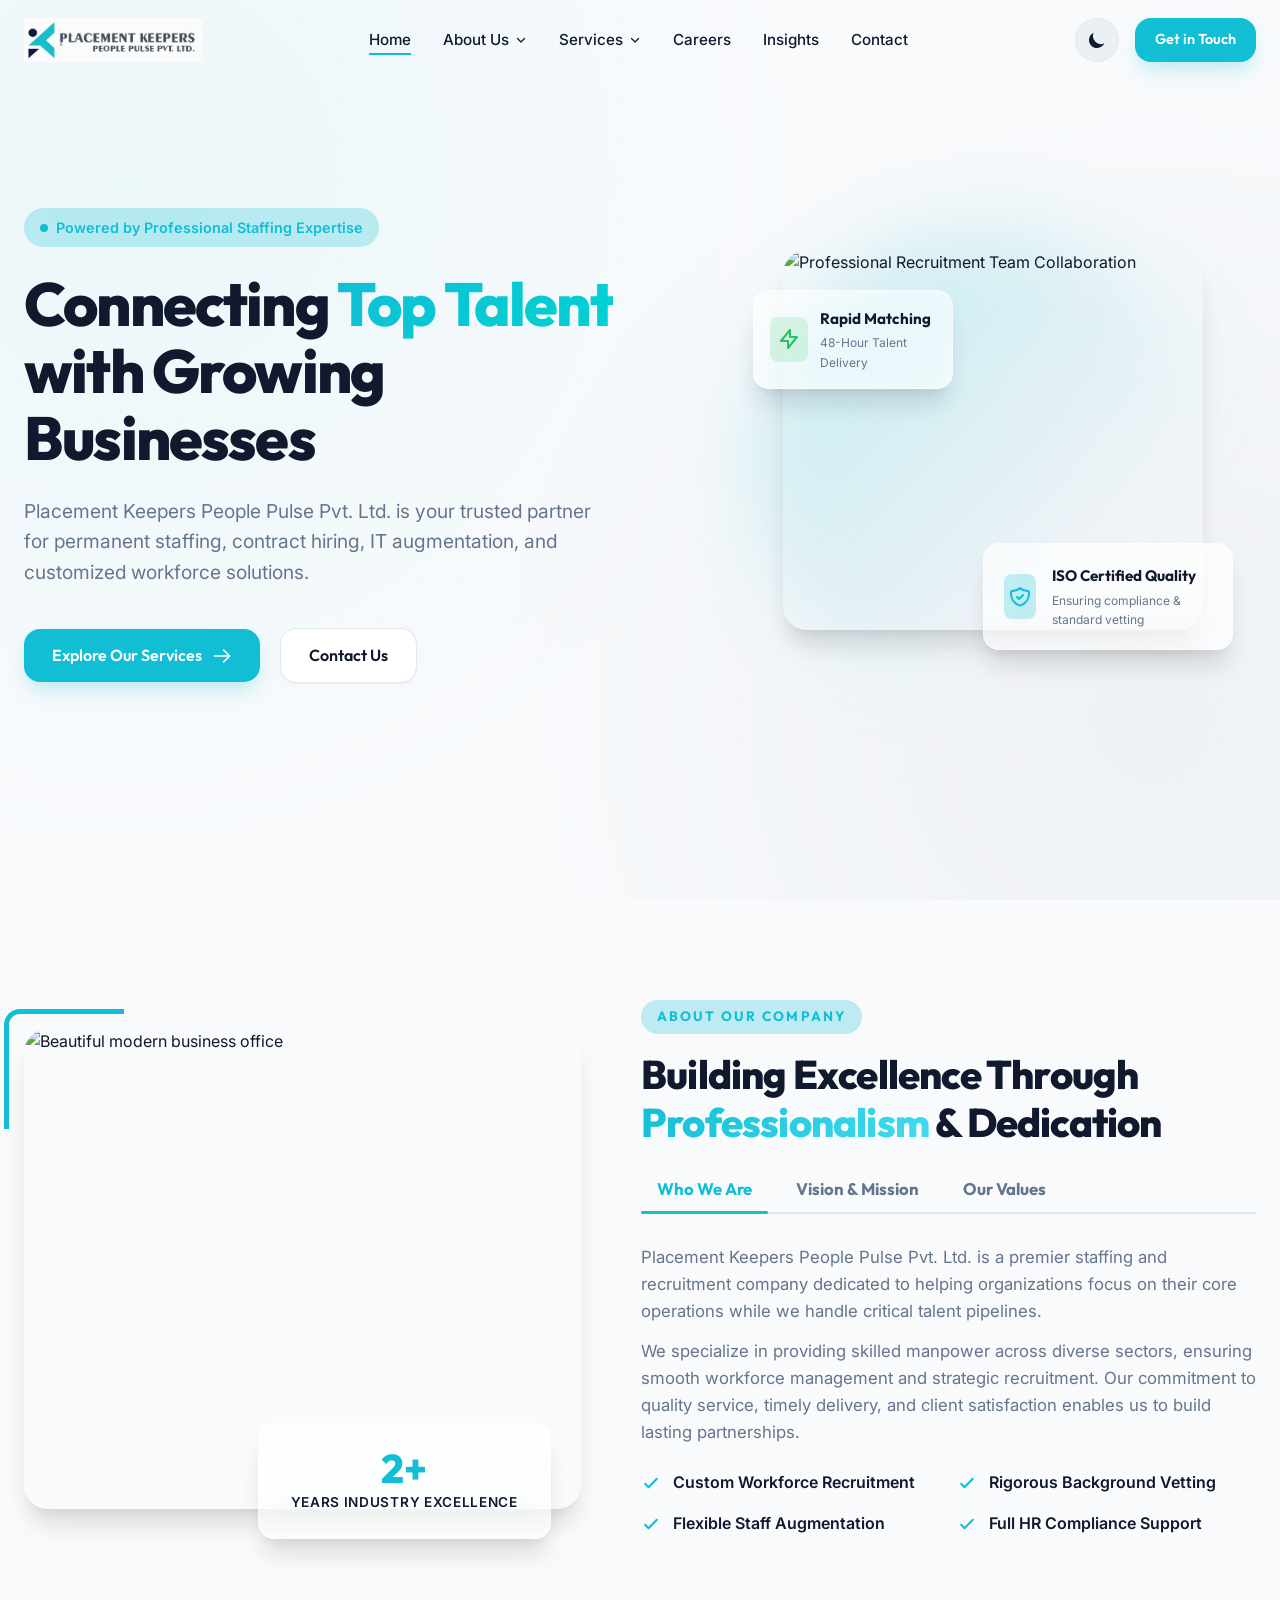
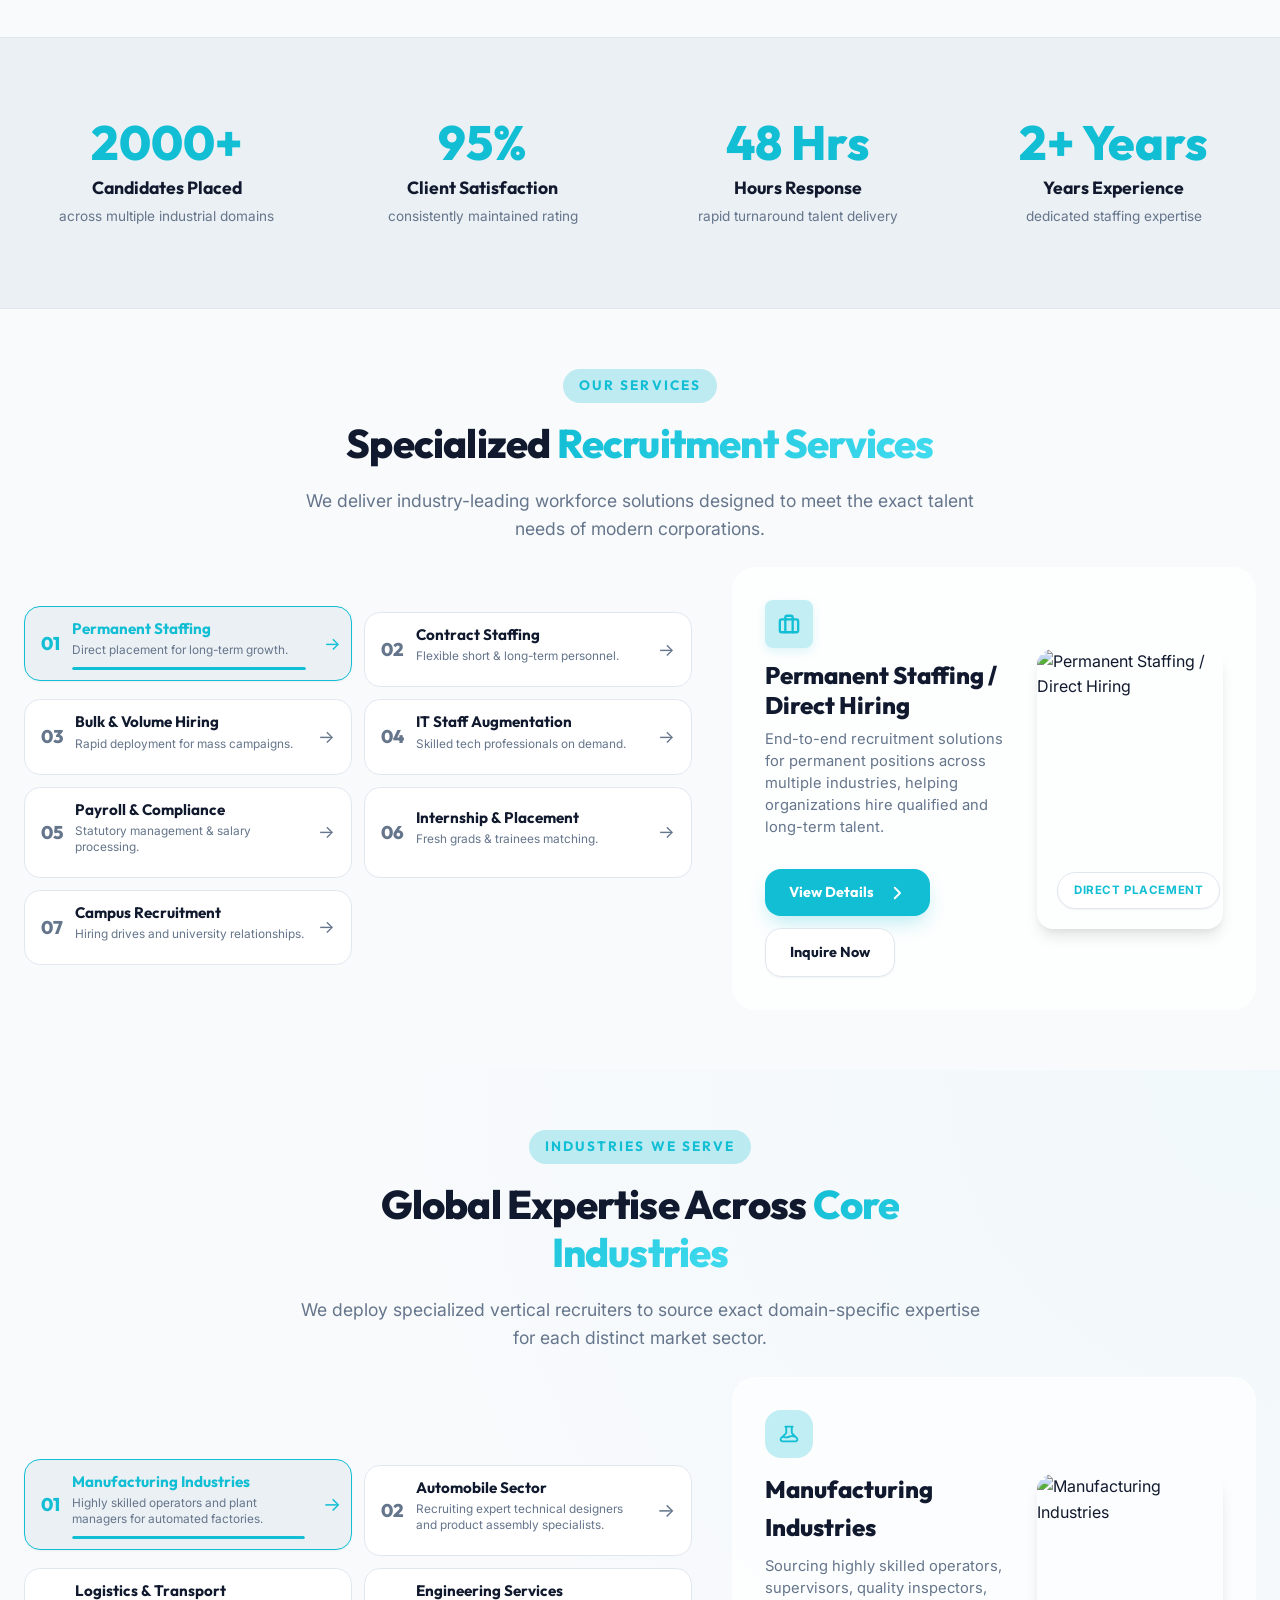
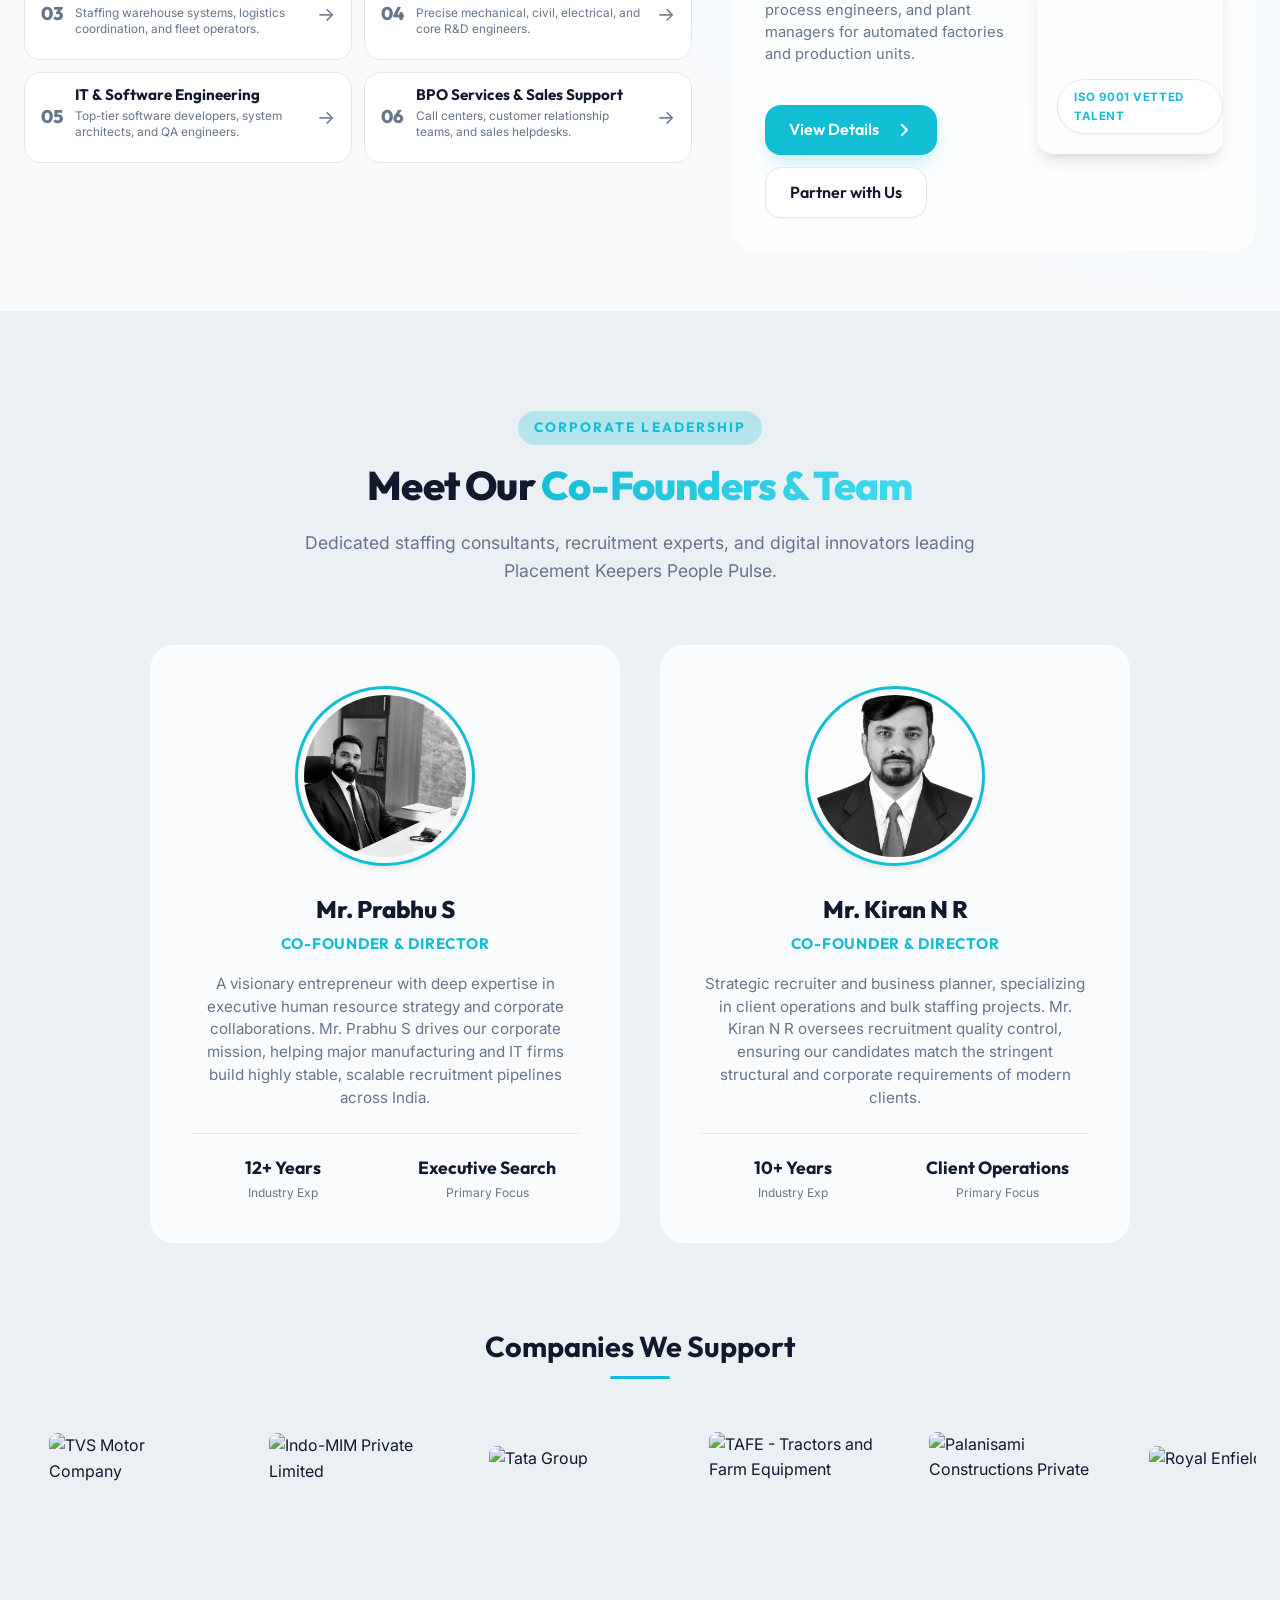
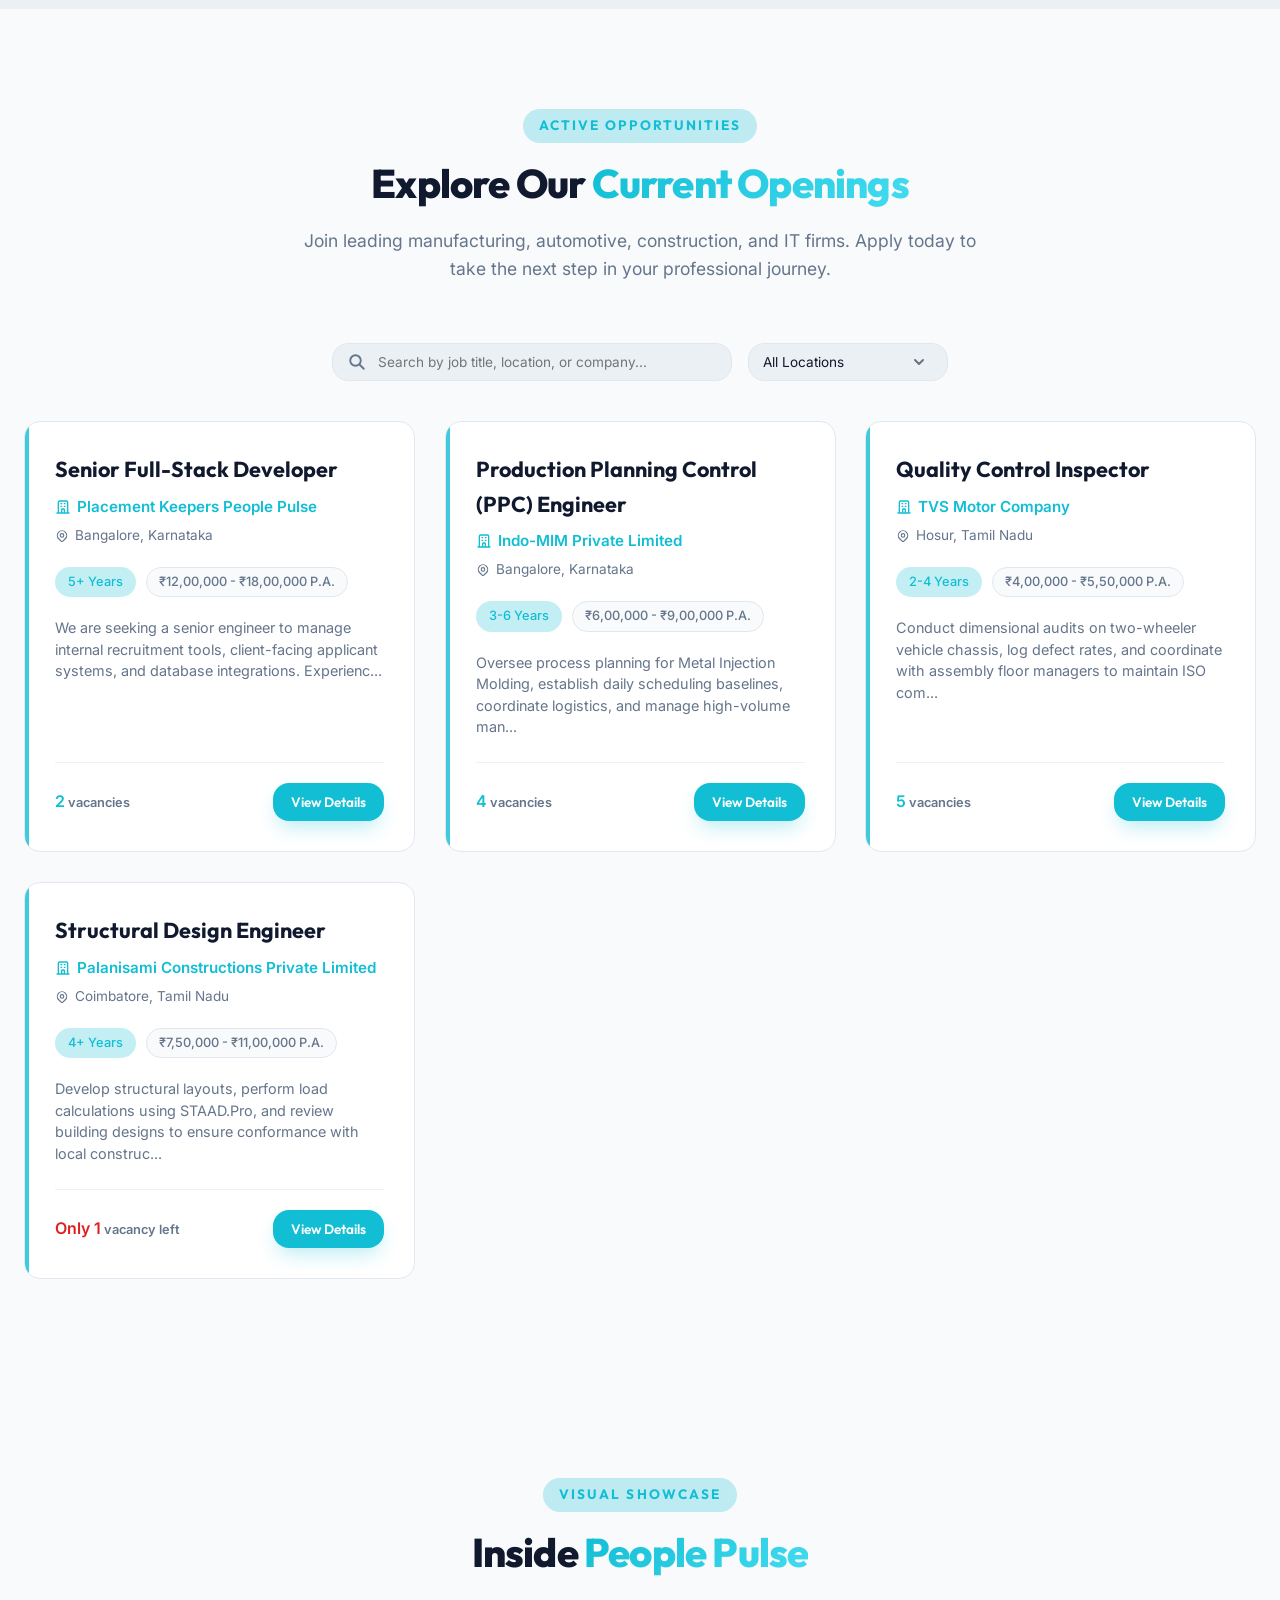
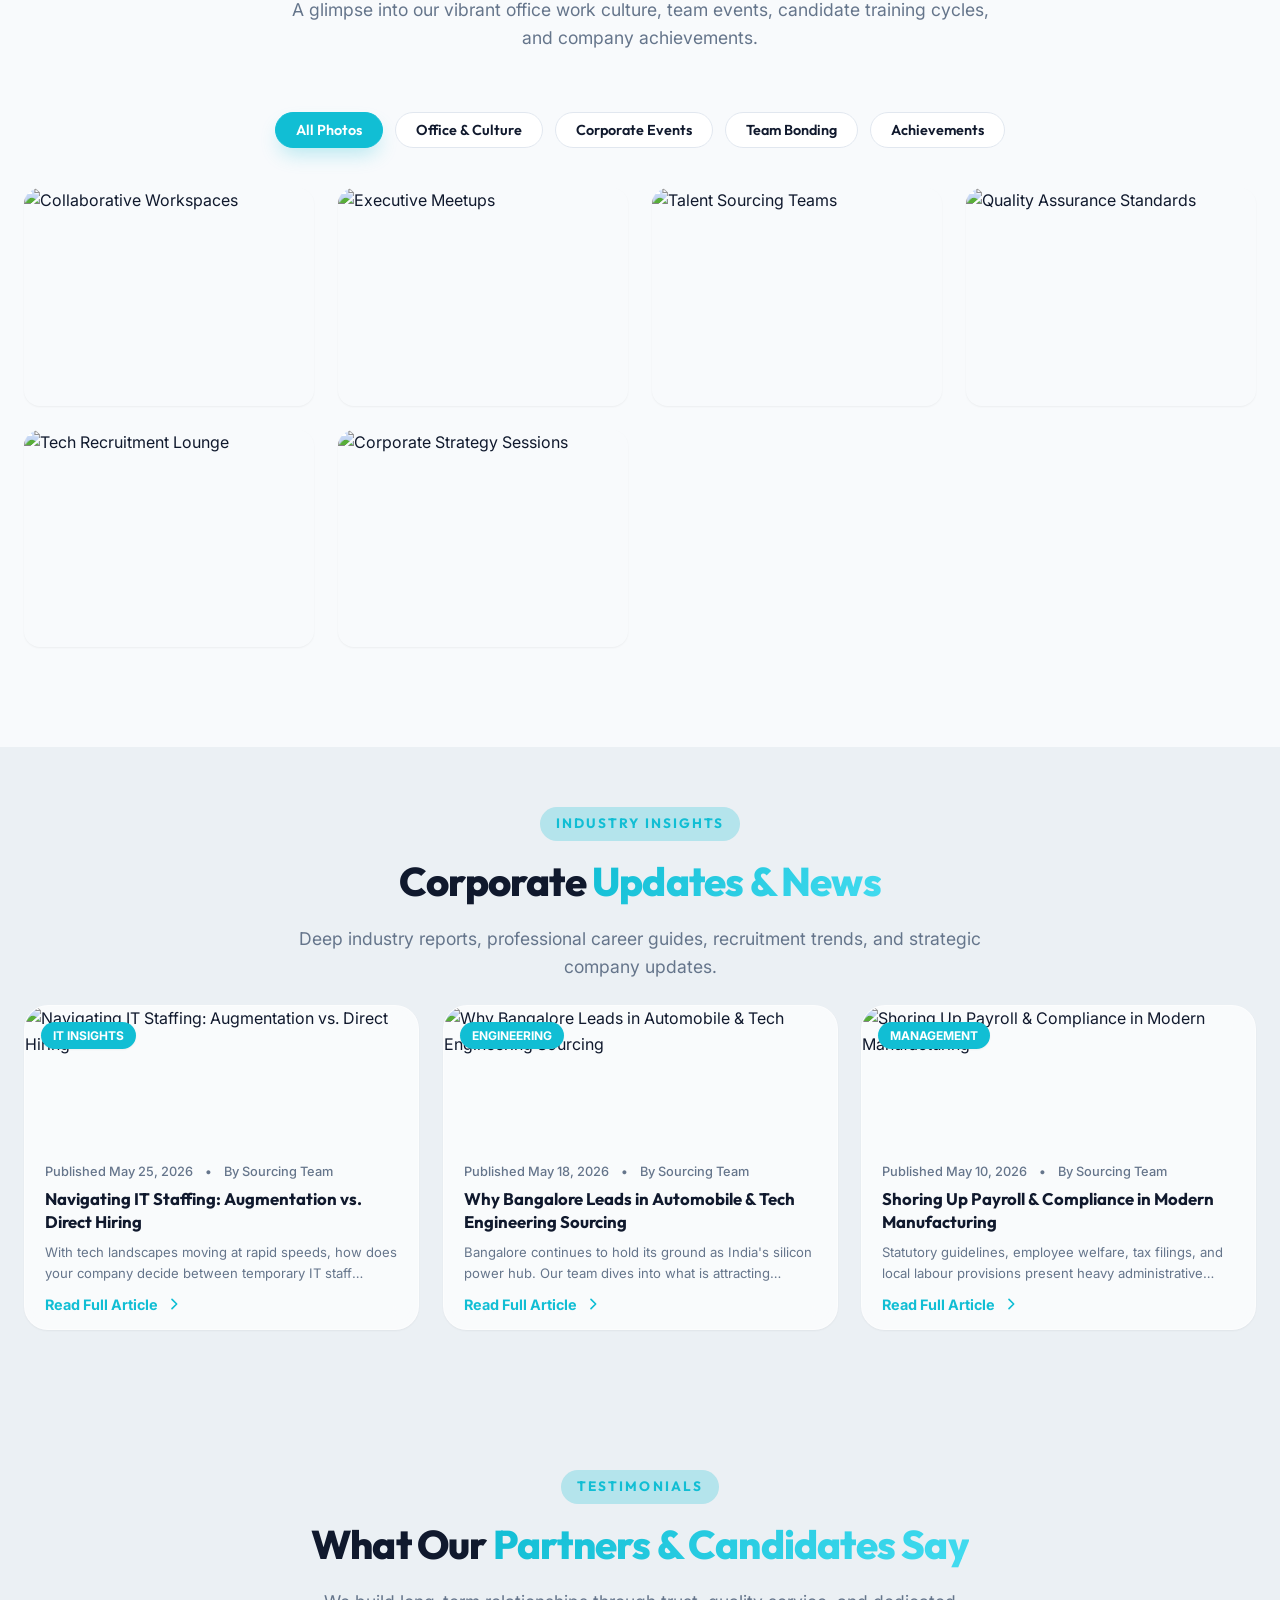
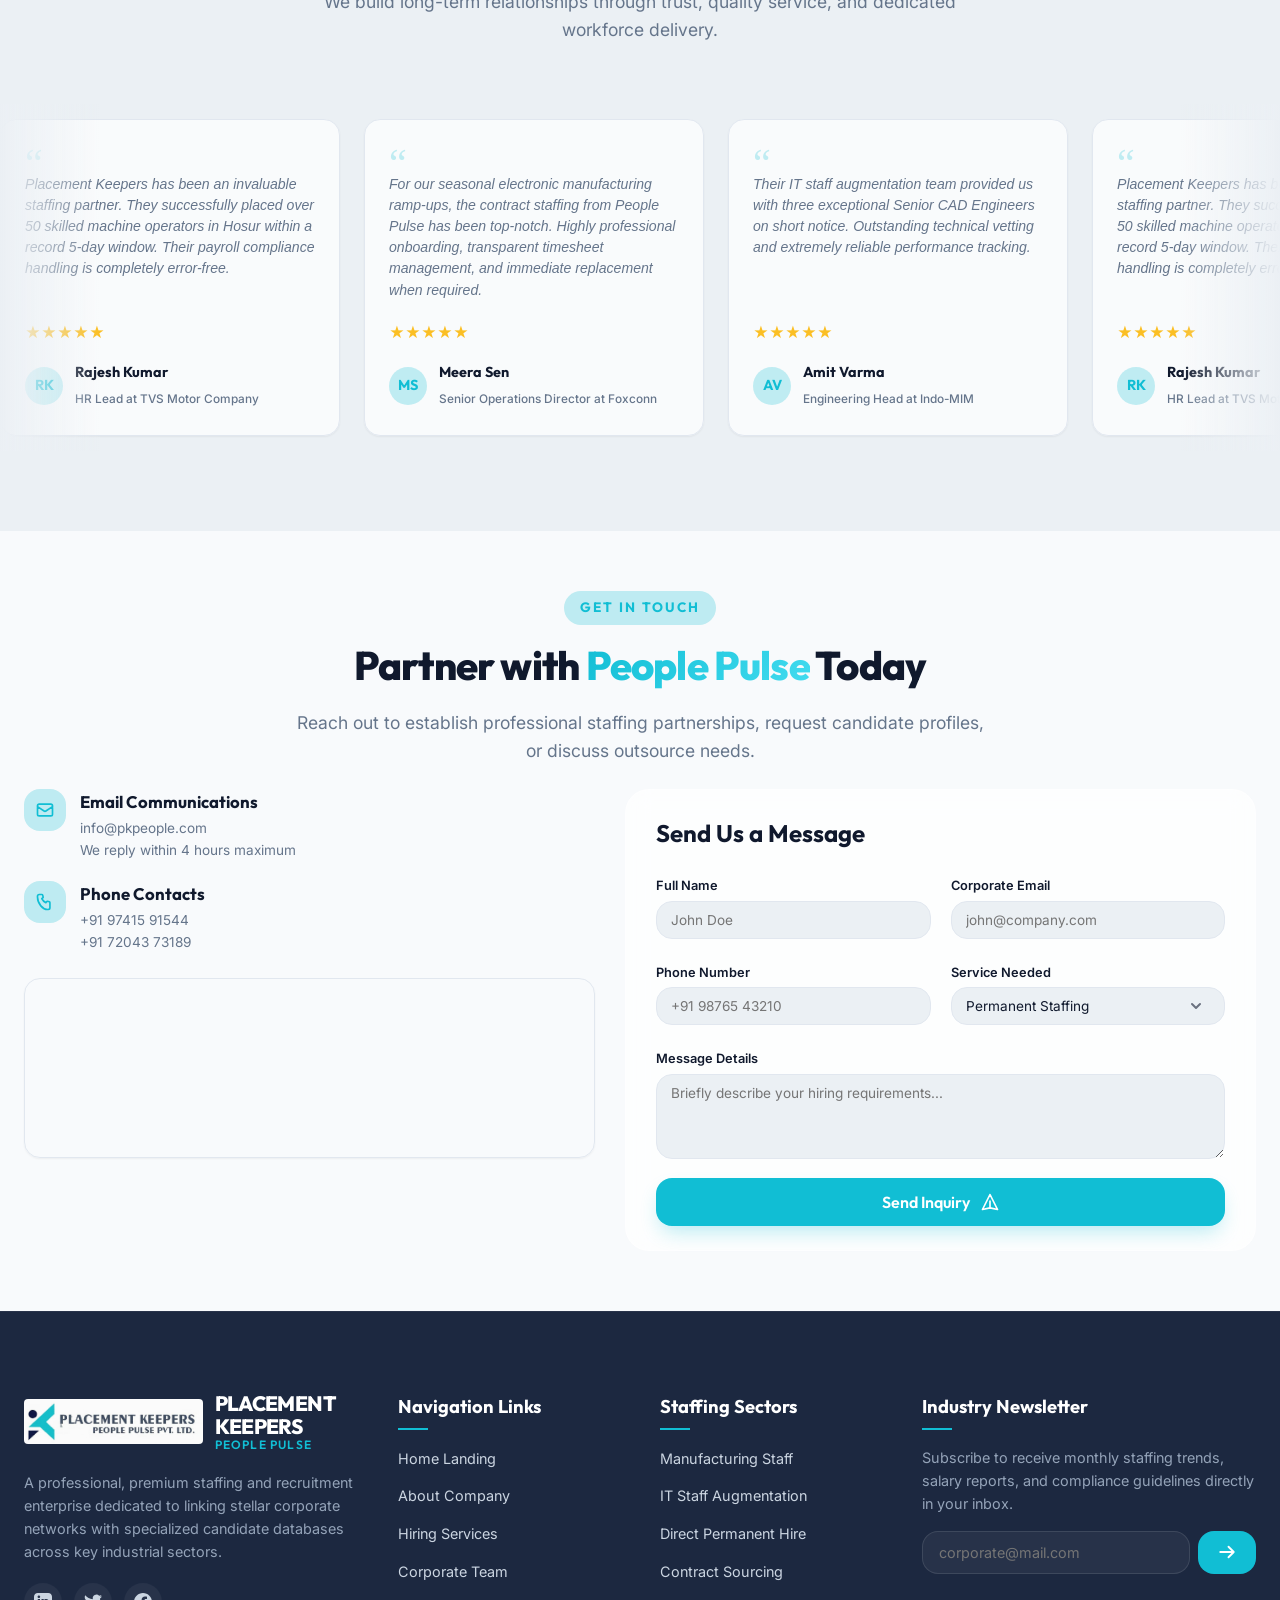
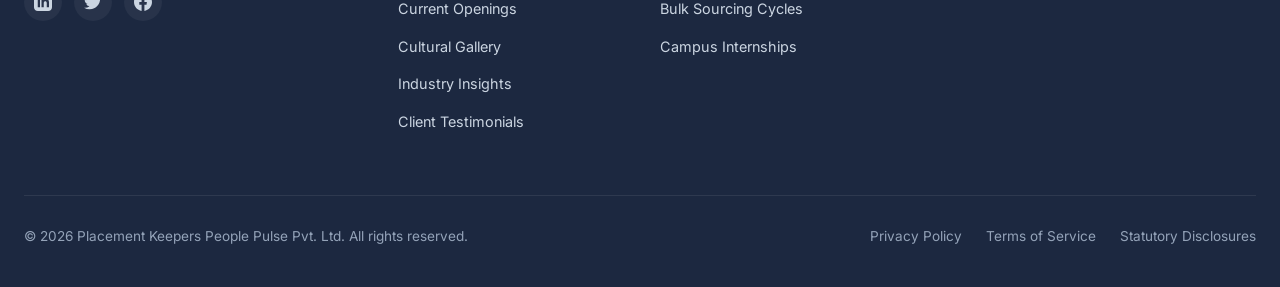
==== commit d03b9e8c: "Add files via upload updates" ====
--- a/index.html
+++ b/index.html
@@ -13,7 +13,7 @@
   <link rel="icon" type="image/x-icon" href="assets/images/logo.jpeg">
   
   <!-- Stylesheet -->
-  <link rel="stylesheet" href="styles.css">
+  <link rel="stylesheet" href="styles.css?v=1.2">
   
   <!-- JavaScript (Deferred) -->
   <script src="script.js" defer></script>
@@ -36,20 +36,95 @@
     <div class="container">
       <a href="#home" class="logo">
         <img src="assets/images/logo.jpeg" alt="Placement Keepers People Pulse Logo">
-        <div class="logo-text">
-          <span>PLACEMENT KEEPERS</span>
-          <span>PEOPLE PULSE</span>
-        </div>
       </a>
       
       <nav id="nav-menu" class="nav-menu">
-        <a href="#home" class="nav-link active">Home</a>
-        <a href="#about" class="nav-link">About Us</a>
-        <a href="#services" class="nav-link">Services</a>
-        <a href="#team" class="nav-link">Our Team</a>
-        <a href="#gallery" class="nav-link">Gallery</a>
-        <a href="#blog" class="nav-link">Insights</a>
-        <a href="#contact" class="nav-link">Contact</a>
+        <div class="nav-item">
+          <a href="#home" class="nav-link active">Home</a>
+        </div>
+        <div class="nav-item has-dropdown">
+          <a href="#about" class="nav-link dropdown-trigger">
+            About Us
+            <svg class="dropdown-arrow" viewBox="0 0 24 24" fill="none" stroke="currentColor">
+              <path stroke-linecap="round" stroke-linejoin="round" stroke-width="2.5" d="M19 9l-7 7-7-7" />
+            </svg>
+          </a>
+          <div class="dropdown-menu">
+            <a href="#about" class="dropdown-item">
+              <div class="dropdown-item-icon">
+                <svg fill="none" stroke="currentColor" viewBox="0 0 24 24"><path stroke-linecap="round" stroke-linejoin="round" stroke-width="2" d="M19 21V5a2 2 0 00-2-2H7a2 2 0 00-2 2v16m14 0h2m-2 0h-5m-9 0H3m2 0h5M9 7h1m-1 4h1m4-4h1m-1 4h1m-5 10v-5a1 1 0 011-1h2a1 1 0 011 1v5m-4 0h4"/></svg>
+              </div>
+              <div class="dropdown-item-content">
+                <span class="dropdown-item-title">Our Profile</span>
+                <span class="dropdown-item-desc">Who we are & our vision</span>
+              </div>
+            </a>
+            <a href="#team" class="dropdown-item">
+              <div class="dropdown-item-icon">
+                <svg fill="none" stroke="currentColor" viewBox="0 0 24 24"><path stroke-linecap="round" stroke-linejoin="round" stroke-width="2" d="M17 20h5v-2a3 3 0 00-5.356-1.857M17 20H7m10 0v-2c0-.656-.126-1.283-.356-1.857M7 20H2v-2a3 3 0 015.356-1.857M7 20v-2c0-.656.126-1.283.356-1.857m0 0a5.002 5.002 0 019.288 0M15 7a3 3 0 11-6 0 3 3 0 016 0zm6 3a2 2 0 11-4 0 2 2 0 014 0zM7 10a2 2 0 11-4 0 2 2 0 014 0z"/></svg>
+              </div>
+              <div class="dropdown-item-content">
+                <span class="dropdown-item-title">Corporate Leadership</span>
+                <span class="dropdown-item-desc">Meet our co-founders & team</span>
+              </div>
+            </a>
+            <a href="#testimonials" class="dropdown-item">
+              <div class="dropdown-item-icon">
+                <svg fill="none" stroke="currentColor" viewBox="0 0 24 24"><path stroke-linecap="round" stroke-linejoin="round" stroke-width="2" d="M8 12h.01M12 12h.01M16 12h.01M21 12c0 4.418-4.03 8-9 8a9.863 9.863 0 01-4.255-.949L3 20l1.395-3.72C3.512 15.042 3 13.574 3 12c0-4.418 4.03-8 9-8s9 3.582 9 8z"/></svg>
+              </div>
+              <div class="dropdown-item-content">
+                <span class="dropdown-item-title">Testimonials</span>
+                <span class="dropdown-item-desc">What our clients say about us</span>
+              </div>
+            </a>
+            <a href="#gallery" class="dropdown-item">
+              <div class="dropdown-item-icon">
+                <svg fill="none" stroke="currentColor" viewBox="0 0 24 24"><path stroke-linecap="round" stroke-linejoin="round" stroke-width="2" d="M4 16l4.586-4.586a2 2 0 012.828 0L16 16m-2-2l1.586-1.586a2 2 0 012.828 0L20 14m-6-6h.01M6 20h12a2 2 0 002-2V6a2 2 0 00-2-2H6a2 2 0 00-2 2v12a2 2 0 002 2z"/></svg>
+              </div>
+              <div class="dropdown-item-content">
+                <span class="dropdown-item-title">Office Gallery</span>
+                <span class="dropdown-item-desc">Glimpse of our work environment</span>
+              </div>
+            </a>
+          </div>
+        </div>
+        <div class="nav-item has-dropdown">
+          <a href="#services" class="nav-link dropdown-trigger">
+            Services
+            <svg class="dropdown-arrow" viewBox="0 0 24 24" fill="none" stroke="currentColor">
+              <path stroke-linecap="round" stroke-linejoin="round" stroke-width="2.5" d="M19 9l-7 7-7-7" />
+            </svg>
+          </a>
+          <div class="dropdown-menu">
+            <a href="#services" class="dropdown-item">
+              <div class="dropdown-item-icon">
+                <svg fill="none" stroke="currentColor" viewBox="0 0 24 24"><path stroke-linecap="round" stroke-linejoin="round" stroke-width="2" d="M21 13.255A23.931 23.931 0 0112 15c-3.183 0-6.22-.62-9-1.745M16 6V4a2 2 0 00-2-2h-4a2 2 0 00-2 2v2m4 6h.01M5 20h14a2 2 0 002-2V8a2 2 0 00-2-2H5a2 2 0 00-2 2v10a2 2 0 002 2z"/></svg>
+              </div>
+              <div class="dropdown-item-content">
+                <span class="dropdown-item-title">Recruitment Services</span>
+                <span class="dropdown-item-desc">Staffing, IT augmentation & payroll</span>
+              </div>
+            </a>
+            <a href="#industries" class="dropdown-item">
+              <div class="dropdown-item-icon">
+                <svg fill="none" stroke="currentColor" viewBox="0 0 24 24"><path stroke-linecap="round" stroke-linejoin="round" stroke-width="2" d="M3.055 11H5a2 2 0 012 2v1a2 2 0 002 2 2 2 0 012 2v2.945M8 3.935V5.5A2.5 2.5 0 0010.5 8h.5a2 2 0 012 2 2 2 0 002 2h2a2.5 2.5 0 002.5-2.5V9a2 2 0 00-2-2h-1.07a2 2 0 01-1.414-.586l-.902-.902A2 2 0 0011.54 3H8.382a2 2 0 00-1.328.508L5.3 5.382A2 2 0 005 6.764L5 8"/></svg>
+              </div>
+              <div class="dropdown-item-content">
+                <span class="dropdown-item-title">Industries We Serve</span>
+                <span class="dropdown-item-desc">Manufacturing, Auto, Tech & Logistics</span>
+              </div>
+            </a>
+          </div>
+        </div>
+        <div class="nav-item">
+          <a href="#careers" class="nav-link">Careers</a>
+        </div>
+        <div class="nav-item">
+          <a href="#blog" class="nav-link">Insights</a>
+        </div>
+        <div class="nav-item">
+          <a href="#contact" class="nav-link">Contact</a>
+        </div>
       </nav>
       
       <div class="nav-actions">
@@ -63,7 +138,7 @@
           </svg>
         </button>
         
-        <a href="#contact" class="btn btn-primary btn-sm" style="padding: 10px 20px; font-size: 0.9rem; display: none;">Get in Touch</a>
+        <a href="#contact" class="btn btn-primary btn-sm header-cta" style="padding: 10px 20px; font-size: 0.9rem;">Get in Touch</a>
         
         <!-- Hamburger Menu -->
         <button id="menuBtn" class="menu-btn" aria-label="Toggle mobile menu">
@@ -267,84 +342,94 @@
   </section>
 
   <!-- ==========================================
-       SERVICES SECTION
-       ========================================== -->
-  <section id="services" class="section-padding">
+       SPECIALIZED RECRUITMENT SERVICES SECTION
+       ========================================== -->
+  <section id="services" class="section-padding services-section">
     <div class="container">
       <div class="section-header reveal reveal-slide-up">
         <div class="section-tag">Our Services</div>
-        <h2 class="section-title">Comprehensive <span>Workforce Solutions</span> Tailored For You</h2>
-        <p class="section-subtitle">We handle the full recruitment spectrum, letting you focus on scaling operations and achieving core business growth.</p>
+        <h2 class="section-title">Specialized <span>Recruitment Services</span></h2>
+        <p class="section-subtitle">We deliver industry-leading workforce solutions designed to meet the exact talent needs of modern corporations.</p>
       </div>
       
       <div class="modern-services-container">
-        <!-- Left Side: Sleek Interactive List -->
+        <!-- Left Side: Interactive Numbers List (01 to 07) -->
         <div class="services-list-sidebar reveal reveal-slide-left">
-          <div class="service-list-item active" data-service-index="0">
+          <div class="service-list-item active" data-index="0">
             <span class="service-list-num">01</span>
             <div class="service-list-info">
-              <h3>Permanent Staffing / Direct Hire</h3>
-              <p>Place high-caliber professionals for full-time executive roles.</p>
+              <h3>Permanent Staffing</h3>
+              <p>Direct placement for long-term growth.</p>
               <div class="timer-progress-bar"><div class="timer-progress"></div></div>
             </div>
             <div class="service-list-arrow">&rarr;</div>
           </div>
           
-          <div class="service-list-item" data-service-index="1">
+          <div class="service-list-item" data-index="1">
             <span class="service-list-num">02</span>
             <div class="service-list-info">
-              <h3>Contract Staffing & Support</h3>
-              <p>Flexible staffing models designed to augment your teams temporarily.</p>
+              <h3>Contract Staffing</h3>
+              <p>Flexible short & long-term personnel.</p>
               <div class="timer-progress-bar"><div class="timer-progress"></div></div>
             </div>
             <div class="service-list-arrow">&rarr;</div>
           </div>
           
-          <div class="service-list-item" data-service-index="2">
+          <div class="service-list-item" data-index="2">
             <span class="service-list-num">03</span>
             <div class="service-list-info">
               <h3>Bulk & Volume Hiring</h3>
-              <p>Rapidly build production-ready staff or customer support teams.</p>
+              <p>Rapid deployment for mass campaigns.</p>
               <div class="timer-progress-bar"><div class="timer-progress"></div></div>
             </div>
             <div class="service-list-arrow">&rarr;</div>
           </div>
           
-          <div class="service-list-item" data-service-index="3">
+          <div class="service-list-item" data-index="3">
             <span class="service-list-num">04</span>
             <div class="service-list-info">
               <h3>IT Staff Augmentation</h3>
-              <p>Plug specialized technical gaps with immediate technical talent.</p>
+              <p>Skilled tech professionals on demand.</p>
               <div class="timer-progress-bar"><div class="timer-progress"></div></div>
             </div>
             <div class="service-list-arrow">&rarr;</div>
           </div>
           
-          <div class="service-list-item" data-service-index="4">
+          <div class="service-list-item" data-index="4">
             <span class="service-list-num">05</span>
             <div class="service-list-info">
-              <h3>Payroll & Compliance Management</h3>
-              <p>We manage payroll processing, statutory benefits, and local compliance.</p>
+              <h3>Payroll & Compliance</h3>
+              <p>Statutory management & salary processing.</p>
               <div class="timer-progress-bar"><div class="timer-progress"></div></div>
             </div>
             <div class="service-list-arrow">&rarr;</div>
           </div>
           
-          <div class="service-list-item" data-service-index="5">
+          <div class="service-list-item" data-index="5">
             <span class="service-list-num">06</span>
             <div class="service-list-info">
-              <h3>Internships & Campus Placement</h3>
-              <p>Connecting fresh engineering and business talent with industry.</p>
+              <h3>Internship & Placement</h3>
+              <p>Fresh grads & trainees matching.</p>
               <div class="timer-progress-bar"><div class="timer-progress"></div></div>
             </div>
             <div class="service-list-arrow">&rarr;</div>
           </div>
-        </div>
-
-        <!-- Right Side: Spotlight Detail Panel -->
+          
+          <div class="service-list-item" data-index="6">
+            <span class="service-list-num">07</span>
+            <div class="service-list-info">
+              <h3>Campus Recruitment</h3>
+              <p>Hiring drives and university relationships.</p>
+              <div class="timer-progress-bar"><div class="timer-progress"></div></div>
+            </div>
+            <div class="service-list-arrow">&rarr;</div>
+          </div>
+        </div>
+
+        <!-- Right Side: Spotlight Showcase Detail Card -->
         <div class="services-spotlight reveal reveal-slide-right">
           <div class="service-spotlight-card glass-panel" id="serviceSpotlightCard">
-            <!-- Populated dynamically by JavaScript -->
+            <!-- Rendered dynamically by JavaScript -->
           </div>
         </div>
       </div>
@@ -354,7 +439,7 @@
   <!-- ==========================================
        INDUSTRIES WE SERVE SECTION
        ========================================== -->
-  <section class="section-padding industries-section">
+  <section id="industries" class="section-padding industries-section">
     <div class="container">
       <div class="section-header reveal reveal-slide-up">
         <div class="section-tag">Industries We Serve</div>
@@ -491,67 +576,145 @@
       </div>
       
       <!-- Other Team Members Subtitle -->
-      <h3 class="team-sub-header reveal reveal-slide-up">Our Core Management & Innovators</h3>
-      
-      <!-- Core Team Grid -->
-      <div class="team-grid">
-        <!-- Team Member 1: Mr. Jeeva I -->
-        <div class="team-card glass-panel reveal reveal-slide-up reveal-stagger-1">
-          <div class="team-img-wrapper">
-            <img src="assets/images/Mr. Jeeva I -Sr. Manager (Automobile & Manufacturing Industry).jpeg" alt="Mr. Jeeva I - Sr. Manager">
-          </div>
-          <h4 class="team-member-name">Mr. Jeeva I</h4>
-          <div class="team-member-title">Sr. Manager (Automobile & Manufacturing)</div>
-          <p class="team-member-desc">Specializes in technical manpower sourcing for heavy industrial assembly lines, process systems, and fabrication operations.</p>
-          <span class="team-member-exp">8+ Years Experience</span>
-        </div>
-        
-        <!-- Team Member 2: Miss. Pooja R -->
-        <div class="team-card glass-panel reveal reveal-slide-up reveal-stagger-2">
-          <div class="team-img-wrapper">
-            <img src="assets/images/Miss. Pooja R - technical Head.jpeg" alt="Miss. Pooja R - Technical Head">
-          </div>
-          <h4 class="team-member-name">Miss. Pooja R</h4>
-          <div class="team-member-title">Technical Recruitment Head</div>
-          <p class="team-member-desc">Leads the IT Staff Augmentation vertical, analyzing complex skills lists to find senior developers and cloud architects.</p>
-          <span class="team-member-exp">7+ Years Experience</span>
-        </div>
-        
-        <!-- Team Member 3: Miss. Lavanya -->
-        <div class="team-card glass-panel reveal reveal-slide-up reveal-stagger-3">
-          <div class="team-img-wrapper">
-            <img src="assets/images/Miss. Lavanya - Manager.jpeg" alt="Miss. Lavanya - Manager">
-          </div>
-          <h4 class="team-member-name">Miss. Lavanya</h4>
-          <div class="team-member-title">Manager - Operations & Client Relations</div>
-          <p class="team-member-desc">Directs HR operations, structured onboarding workflows, payroll management pipelines, and key corporate client accounts.</p>
-          <span class="team-member-exp">6+ Years Experience</span>
-        </div>
-        
-        <!-- Team Member 4: Mr. Ajith -->
-        <div class="team-card glass-panel reveal reveal-slide-up reveal-stagger-4">
-          <div class="team-img-wrapper">
-            <img src="assets/images/Mr. Ajith- Manager Recruitment.jpeg" alt="Mr. Ajith - Manager Recruitment">
-          </div>
-          <h4 class="team-member-name">Mr. Ajith</h4>
-          <div class="team-member-title">Manager - Sourcing & Placements</div>
-          <p class="team-member-desc">Manages active college campus partnerships, training programs, internship cycles, and large-scale bulk recruitment events.</p>
-          <span class="team-member-exp">5+ Years Experience</span>
-        </div>
-        
-        <!-- Team Member 5: Mr. Bhuvan Shet -->
-        <div class="team-card glass-panel reveal reveal-slide-up reveal-stagger-5">
-          <div class="team-img-wrapper">
-            <img src="assets/images/Mr. Bhuvan Shet - Software Developer.jpeg" alt="Mr. Bhuvan Shet - Software Developer">
-          </div>
-          <h4 class="team-member-name">Mr. Bhuvan Shet</h4>
-          <div class="team-member-title">Senior Software Developer</div>
-          <p class="team-member-desc">Creates and scales internal web tools, search engines, and smart algorithms to link corporate roles with candidate profiles.</p>
-          <span class="team-member-exp">4+ Years Experience</span>
+      <h3 class="team-sub-header reveal reveal-slide-up">Companies We Support</h3>
+      
+      <!-- Clients Logo Carousel Track -->
+      <div class="clients-slider reveal reveal-fade-in" style="margin-top: 30px;">
+        <div class="clients-track">
+          <!-- 1. TVS Motor Company -->
+          <div class="client-logo-wrapper">
+            <img src="assets/images/TVS_Motor_Company-Logo.wine.svg" alt="TVS Motor Company">
+          </div>
+          <!-- 2. Indo-MIM Private Limited -->
+          <div class="client-logo-wrapper">
+            <img src="assets/images/indo-mim-logo-vector.svg" alt="Indo-MIM Private Limited">
+          </div>
+          <!-- 3. Tata Group -->
+          <div class="client-logo-wrapper">
+            <img src="assets/images/tata-logo.svg" alt="Tata Group">
+          </div>
+          <!-- 4. TAFE -->
+          <div class="client-logo-wrapper">
+            <img src="assets/images/TAFE_id_3QC4cVb_1.svg" alt="TAFE - Tractors and Farm Equipment Limited">
+          </div>
+          <!-- 5. Palanisami Constructions Private Limited -->
+          <div class="client-logo-wrapper">
+            <img src="assets/images/palanisami.svg" alt="Palanisami Constructions Private Limited">
+          </div>
+          <!-- 6. Royal Enfield -->
+          <div class="client-logo-wrapper">
+            <img src="assets/images/Royal_Enfield_idd-waL4jJ_0.svg" alt="Royal Enfield">
+          </div>
+          <!-- 7. Foxconn -->
+          <div class="client-logo-wrapper">
+            <img src="assets/images/foxconn.svg" alt="Foxconn">
+          </div>
+          
+          <!-- Duplicate set for seamless loop -->
+          <!-- 1. TVS Motor Company -->
+          <div class="client-logo-wrapper">
+            <img src="assets/images/TVS_Motor_Company-Logo.wine.svg" alt="TVS Motor Company">
+          </div>
+          <!-- 2. Indo-MIM Private Limited -->
+          <div class="client-logo-wrapper">
+            <img src="assets/images/indo-mim-logo-vector.svg" alt="Indo-MIM Private Limited">
+          </div>
+          <!-- 3. Tata Group -->
+          <div class="client-logo-wrapper">
+            <img src="assets/images/tata-logo.svg" alt="Tata Group">
+          </div>
+          <!-- 4. TAFE -->
+          <div class="client-logo-wrapper">
+            <img src="assets/images/TAFE_id_3QC4cVb_1.svg" alt="TAFE - Tractors and Farm Equipment Limited">
+          </div>
+          <!-- 5. Palanisami Constructions Private Limited -->
+          <div class="client-logo-wrapper">
+            <img src="assets/images/palanisami.svg" alt="Palanisami Constructions Private Limited">
+          </div>
+          <!-- 6. Royal Enfield -->
+          <div class="client-logo-wrapper">
+            <img src="assets/images/Royal_Enfield_idd-waL4jJ_0.svg" alt="Royal Enfield">
+          </div>
+          <!-- 7. Foxconn -->
+          <div class="client-logo-wrapper">
+            <img src="assets/images/foxconn.svg" alt="Foxconn">
+          </div>
         </div>
       </div>
     </div>
   </section>
+
+  <!-- ==========================================
+       CAREERS (CURRENT OPENINGS) SECTION
+       ========================================== -->
+  <section id="careers" class="section-padding careers-section">
+    <div class="container">
+      <div class="section-header reveal reveal-slide-up">
+        <div class="section-tag">Active Opportunities</div>
+        <h2 class="section-title">Explore Our <span>Current Openings</span></h2>
+        <p class="section-subtitle">Join leading manufacturing, automotive, construction, and IT firms. Apply today to take the next step in your professional journey.</p>
+      </div>
+      
+      <!-- Filter and Search Bar -->
+      <div class="careers-filter-bar reveal reveal-slide-up">
+        <div class="careers-search">
+          <input type="text" id="jobSearch" class="form-control" placeholder="Search by job title, location, or company...">
+          <div class="careers-search-icon">
+            <svg fill="none" stroke="currentColor" viewBox="0 0 24 24" xmlns="http://www.w3.org/2000/svg">
+              <path stroke-linecap="round" stroke-linejoin="round" stroke-width="2.5" d="M21 21l-6-6m2-5a7 7 0 11-14 0 7 7 0 0114 0z"></path>
+            </svg>
+          </div>
+        </div>
+        <select id="jobLocationFilter" class="form-control careers-select">
+          <option value="all">All Locations</option>
+        </select>
+      </div>
+      
+      <!-- Jobs Grid -->
+      <div class="jobs-grid reveal reveal-fade-in" id="jobsGrid">
+        <!-- Rendered dynamically by JavaScript -->
+      </div>
+    </div>
+  </section>
+
+  <!-- Careers Apply Modal -->
+  <div id="jobApplyModal" class="careers-modal">
+    <div class="careers-modal-container glass-panel">
+      <button id="jobApplyModalClose" class="careers-modal-close" aria-label="Close modal">&times;</button>
+      <h3 id="jobModalTitle" class="careers-modal-title">Job Title</h3>
+      <div id="jobModalSubtitle" class="careers-modal-subtitle">Company Name • Location</div>
+      
+      <div class="careers-modal-section">
+        <h4>Experience Required</h4>
+        <p id="jobModalExp">Experience details</p>
+      </div>
+      
+      <div class="careers-modal-section">
+        <h4>Offered Salary</h4>
+        <p id="jobModalSalary">Salary details</p>
+      </div>
+      
+      <div class="careers-modal-section">
+        <h4>Job Description</h4>
+        <p id="jobModalDesc">Full job description...</p>
+      </div>
+      
+      <div class="careers-modal-section">
+        <h4>Available Vacancies</h4>
+        <p id="jobModalVacancies">Vacancies count</p>
+      </div>
+      
+      <div class="careers-modal-section">
+        <h4>Contact / How to Apply</h4>
+        <p id="jobModalContact">Contact details...</p>
+      </div>
+      
+      <div class="careers-modal-footer">
+        <a id="jobModalApplyBtn" href="" class="btn btn-primary">Apply Via Email</a>
+        <button id="jobModalCloseBtn" class="btn btn-secondary">Close Details</button>
+      </div>
+    </div>
+  </div>
 
   <!-- ==========================================
        GALLERY SECTION
@@ -749,6 +912,25 @@
       </div>
     </div>
   </div>
+
+  <!-- ==========================================
+       TESTIMONIALS SECTION
+       ========================================== -->
+  <section id="testimonials" class="section-padding" style="background-color: var(--bg-surface-alt); overflow: hidden; padding: 80px 0;">
+    <div class="container">
+      <div class="section-header reveal reveal-slide-up">
+        <div class="section-tag">Testimonials</div>
+        <h2 class="section-title">What Our <span>Partners & Candidates Say</span></h2>
+        <p class="section-subtitle">We build long-term relationships through trust, quality service, and dedicated workforce delivery.</p>
+      </div>
+    </div>
+    
+    <div class="testimonials-slider reveal reveal-fade-in" style="margin-top: 50px; width: 100%;">
+      <div class="testimonials-track" id="testimonialsGrid">
+        <!-- Loaded dynamically from localStorage/JS (duplicated sets for marquee loop) -->
+      </div>
+    </div>
+  </section>
 
   <!-- ==========================================
        CONTACT US & MAP SECTION
@@ -905,8 +1087,10 @@
             <li><a href="#about" class="footer-link-item">About Company</a></li>
             <li><a href="#services" class="footer-link-item">Hiring Services</a></li>
             <li><a href="#team" class="footer-link-item">Corporate Team</a></li>
+            <li><a href="#careers" class="footer-link-item">Current Openings</a></li>
             <li><a href="#gallery" class="footer-link-item">Cultural Gallery</a></li>
             <li><a href="#blog" class="footer-link-item">Industry Insights</a></li>
+            <li><a href="#testimonials" class="footer-link-item">Client Testimonials</a></li>
           </ul>
         </div>
         
--- a/styles.css
+++ b/styles.css
@@ -481,6 +481,253 @@
 }
 
 /* ==========================================
+   DROPDOWN & ACCORDION NAVIGATION STYLES
+   ========================================== */
+
+/* Header CTA Button displays only on Desktop */
+.header-cta {
+  display: inline-flex !important;
+}
+
+@media (max-width: 992px) {
+  .header-cta {
+    display: none !important;
+  }
+}
+
+/* Desktop Dropdown Style (screen width >= 993px) */
+@media (min-width: 993px) {
+  .nav-menu .nav-item {
+    position: relative;
+  }
+
+  .nav-menu .dropdown-trigger {
+    display: flex;
+    align-items: center;
+    gap: 6px;
+    cursor: pointer;
+  }
+
+  .nav-menu .dropdown-arrow {
+    width: 12px;
+    height: 12px;
+    transition: transform var(--transition-smooth);
+  }
+
+  .nav-menu .nav-item:hover .dropdown-arrow {
+    transform: rotate(180deg);
+    color: var(--primary);
+  }
+
+  .nav-menu .dropdown-menu {
+    position: absolute;
+    top: 100%;
+    left: 50%;
+    transform: translateX(-50%) translateY(15px);
+    width: 320px;
+    background: var(--bg-surface) !important;
+    backdrop-filter: none !important;
+    -webkit-backdrop-filter: none !important;
+    border: 1px solid var(--border-color) !important;
+    border-radius: var(--radius-md);
+    box-shadow: var(--shadow-xl);
+    padding: 16px 12px;
+    opacity: 0;
+    visibility: hidden;
+    transition: opacity var(--transition-smooth), transform var(--transition-smooth), visibility var(--transition-smooth);
+    z-index: 1000;
+    display: flex;
+    flex-direction: column;
+    gap: 6px;
+  }
+
+  /* transparent bridge to prevent hover loss when moving cursor down */
+  .nav-menu .dropdown-menu::before {
+    content: '';
+    position: absolute;
+    top: -20px;
+    left: 0;
+    width: 100%;
+    height: 20px;
+  }
+
+  .nav-menu .nav-item:hover .dropdown-menu {
+    opacity: 1;
+    visibility: visible;
+    transform: translateX(-50%) translateY(0);
+  }
+
+  .dropdown-item {
+    display: flex;
+    align-items: flex-start;
+    gap: 14px;
+    padding: 12px;
+    border-radius: var(--radius-sm);
+    color: var(--text-main);
+    transition: background-color var(--transition-fast), color var(--transition-fast);
+    text-decoration: none;
+  }
+
+  .dropdown-item:hover {
+    background-color: var(--primary-glow);
+    color: var(--primary);
+  }
+
+  .dropdown-item-icon {
+    width: 38px;
+    height: 38px;
+    border-radius: var(--radius-sm);
+    background-color: var(--bg-surface-alt);
+    color: var(--text-muted);
+    display: flex;
+    align-items: center;
+    justify-content: center;
+    flex-shrink: 0;
+    transition: background-color var(--transition-fast), color var(--transition-fast);
+  }
+
+  .dropdown-item:hover .dropdown-item-icon {
+    background-color: var(--bg-surface);
+    color: var(--primary);
+  }
+
+  .dropdown-item-icon svg {
+    width: 20px;
+    height: 20px;
+  }
+
+  .dropdown-item-content {
+    display: flex;
+    flex-direction: column;
+    gap: 2px;
+    text-align: left;
+  }
+
+  .dropdown-item-title {
+    font-family: var(--font-heading);
+    font-weight: 700;
+    font-size: 0.95rem;
+    line-height: 1.2;
+    color: var(--text-main);
+  }
+
+  .dropdown-item-desc {
+    font-size: 0.75rem;
+    color: var(--text-muted);
+    line-height: 1.3;
+    transition: color var(--transition-fast);
+  }
+
+  .dropdown-item:hover .dropdown-item-desc {
+    color: var(--text-main);
+  }
+}
+
+/* Mobile Accordion Style (screen width <= 992px) */
+@media (max-width: 992px) {
+  .nav-menu .nav-item {
+    width: 100%;
+  }
+
+  .nav-menu .dropdown-trigger {
+    display: flex;
+    align-items: center;
+    justify-content: space-between;
+    width: 100%;
+    padding: 6px 0;
+    font-family: var(--font-heading);
+    font-weight: 600;
+    color: var(--text-main);
+  }
+
+  .nav-menu .dropdown-arrow {
+    width: 16px;
+    height: 16px;
+    transition: transform var(--transition-smooth);
+    color: var(--text-muted);
+  }
+
+  .nav-menu .nav-item.active > .dropdown-trigger .dropdown-arrow {
+    transform: rotate(180deg);
+    color: var(--primary);
+  }
+
+  .nav-menu .dropdown-menu {
+    max-height: 0;
+    opacity: 0;
+    overflow: hidden;
+    display: flex;
+    flex-direction: column;
+    gap: 6px;
+    padding-left: 14px;
+    border-left: 2px solid var(--border-color);
+    transition: max-height var(--transition-smooth), opacity var(--transition-smooth), margin var(--transition-smooth);
+    margin-top: 0;
+    width: 100%;
+    background: transparent !important;
+    backdrop-filter: none !important;
+    -webkit-backdrop-filter: none !important;
+    box-shadow: none !important;
+    border-radius: 0 !important;
+  }
+
+  .nav-menu .nav-item.active .dropdown-menu {
+    max-height: 400px;
+    opacity: 1;
+    margin-top: 8px;
+    margin-bottom: 8px;
+  }
+
+  .dropdown-item {
+    display: flex;
+    align-items: center;
+    gap: 12px;
+    padding: 10px 0;
+    color: var(--text-muted);
+    text-decoration: none;
+    transition: color var(--transition-fast);
+  }
+
+  .dropdown-item:hover {
+    color: var(--primary);
+  }
+
+  .dropdown-item-icon {
+    width: 32px;
+    height: 32px;
+    border-radius: var(--radius-sm);
+    background-color: var(--bg-surface-alt);
+    color: var(--text-muted);
+    display: flex;
+    align-items: center;
+    justify-content: center;
+    flex-shrink: 0;
+  }
+
+  .dropdown-item-icon svg {
+    width: 16px;
+    height: 16px;
+  }
+
+  .dropdown-item-content {
+    display: flex;
+    flex-direction: column;
+    text-align: left;
+  }
+
+  .dropdown-item-title {
+    font-family: var(--font-heading);
+    font-weight: 600;
+    font-size: 0.9rem;
+    color: var(--text-main);
+  }
+
+  .dropdown-item-desc {
+    display: none; /* Hide descriptions on mobile to keep layout compact and neat */
+  }
+}
+
+/* ==========================================
    HERO SECTION
    ========================================== */
 .hero {
@@ -1021,13 +1268,13 @@
 /* Modernized Services split-screen layout */
 .modern-services-container {
   display: grid;
-  grid-template-columns: 0.85fr 1.15fr;
-  gap: 50px;
+  grid-template-columns: 0.82fr 1.18fr;
+  gap: 40px;
   align-items: stretch;
   margin-top: 50px;
 }
 
-/* Left side spotlight card */
+/* Services spotlight showcase card */
 .services-spotlight {
   display: flex;
   align-items: stretch;
@@ -1036,10 +1283,10 @@
 .service-spotlight-card {
   width: 100%;
   border-radius: var(--radius-lg);
-  padding: 44px;
+  padding: 36px;
   display: grid;
-  grid-template-columns: 1fr;
-  gap: 30px;
+  grid-template-columns: 1.15fr 0.85fr;
+  gap: 36px;
   align-items: center;
   position: relative;
   transition: all var(--transition-smooth);
@@ -1047,8 +1294,8 @@
 }
 
 @keyframes service-spotlight-fade-in {
-  from { opacity: 0; transform: translateX(-15px) scale(0.99); }
-  to { opacity: 1; transform: translateX(0) scale(1); }
+  from { opacity: 0; transform: translateY(15px) scale(0.99); }
+  to { opacity: 1; transform: translateY(0) scale(1); }
 }
 
 .service-spotlight-details {
@@ -1058,36 +1305,38 @@
 }
 
 .service-spotlight-icon-box {
-  width: 60px;
-  height: 60px;
-  border-radius: var(--radius-md);
+  width: 50px;
+  height: 50px;
+  border-radius: var(--radius-sm);
   background-color: var(--primary-glow);
   color: var(--primary);
   display: flex;
   align-items: center;
   justify-content: center;
-  margin-bottom: 24px;
-  box-shadow: 0 4px 10px hsla(var(--primary-hue), var(--primary-sat), var(--primary-lightness), 0.15);
+  margin-bottom: 20px;
+  box-shadow: 0 4px 10px hsla(var(--primary-hue), var(--primary-sat), var(--primary-lightness), 0.12);
+  transition: all var(--transition-smooth);
 }
 
 .service-spotlight-icon-box svg {
-  width: 28px;
-  height: 28px;
+  width: 24px;
+  height: 24px;
 }
 
 .service-spotlight-title {
   font-family: var(--font-heading);
-  font-size: 1.8rem;
+  font-size: 1.7rem;
   font-weight: 800;
   color: var(--text-main);
-  margin-bottom: 16px;
+  margin-bottom: 12px;
+  line-height: 1.25;
 }
 
 .service-spotlight-desc {
-  font-size: 1.05rem;
+  font-size: 0.95rem;
   color: var(--text-muted);
   line-height: 1.6;
-  margin-bottom: 28px;
+  margin-bottom: 20px;
 }
 
 .service-spotlight-cta {
@@ -1096,8 +1345,7 @@
   gap: 8px;
   font-family: var(--font-heading);
   font-weight: 700;
-  font-size: 0.95rem;
-  color: var(--primary);
+  font-size: 0.9rem;
   transition: gap var(--transition-fast);
 }
 
@@ -1105,7 +1353,7 @@
   gap: 12px;
 }
 
-/* Right side list sidebar */
+/* Left side list sidebar */
 .services-list-sidebar {
   display: flex;
   flex-direction: column;
@@ -1116,8 +1364,8 @@
 .service-list-item {
   display: flex;
   align-items: center;
-  gap: 20px;
-  padding: 16px 20px;
+  gap: 16px;
+  padding: 12px 18px;
   border-radius: var(--radius-md);
   border: 1px solid var(--border-color);
   background-color: var(--bg-surface);
@@ -1127,19 +1375,19 @@
 
 .service-list-item:hover {
   border-color: hsla(var(--primary-hue), var(--primary-sat), var(--primary-lightness), 0.3);
-  transform: translateX(-4px);
+  transform: translateX(6px);
 }
 
 .service-list-item.active {
   border-color: var(--primary);
   background-color: var(--bg-surface-alt);
   box-shadow: var(--shadow-sm);
-  transform: translateX(-8px);
+  transform: translateX(10px);
 }
 
 .service-list-num {
   font-family: var(--font-heading);
-  font-size: 1.25rem;
+  font-size: 1.2rem;
   font-weight: 800;
   color: var(--text-muted);
   transition: color var(--transition-smooth);
@@ -1155,7 +1403,7 @@
 
 .service-list-info h3 {
   font-family: var(--font-heading);
-  font-size: 1rem;
+  font-size: 0.95rem;
   font-weight: 700;
   color: var(--text-main);
   margin-bottom: 2px;
@@ -1167,19 +1415,24 @@
 }
 
 .service-list-info p {
-  font-size: 0.8rem;
+  font-size: 0.76rem;
   color: var(--text-muted);
+  line-height: 1.35;
 }
 
 .service-list-arrow {
-  font-size: 1.2rem;
+  font-size: 1.1rem;
   color: var(--text-muted);
   transition: all var(--transition-smooth);
 }
 
+.service-list-item:hover .service-list-arrow {
+  transform: translateX(4px);
+}
+
 .service-list-item.active .service-list-arrow {
   color: var(--primary);
-  transform: translateX(4px);
+  transform: translateX(6px);
 }
 
 /* Responsive service grid layouts */
@@ -2489,7 +2742,7 @@
 .scroll-top {
   position: fixed;
   bottom: 30px;
-  left: 30px;
+  right: 30px;
   width: 44px;
   height: 44px;
   border-radius: var(--radius-full);
@@ -2930,7 +3183,7 @@
 /* 6. Form Upload Panels & Preview Cards */
 .admin-form-container {
   display: grid;
-  grid-template-columns: 1fr 1fr;
+  grid-template-columns: 1.1fr 0.9fr;
   gap: 40px;
   align-items: start;
 }
@@ -3309,3 +3562,860 @@
   }
 }
 
+/* ==========================================
+   ADDITIONAL RESPONSIVENESS OVERRIDES
+   ========================================== */
+
+/* Admin dashboard steps checklist grid */
+.admin-steps-grid {
+  display: grid;
+  grid-template-columns: repeat(auto-fit, minmax(260px, 1fr));
+  gap: 20px;
+}
+
+@media (max-width: 992px) {
+  /* Industries container column stack */
+  .modern-services-container,
+  .modern-industries-container {
+    grid-template-columns: 1fr !important;
+    gap: 30px !important;
+    margin-top: 30px !important;
+  }
+  
+  .services-list-sidebar,
+  .industries-sidebar {
+    display: flex !important;
+    flex-direction: column !important;
+    grid-template-columns: 1fr !important;
+    gap: 16px !important;
+    width: 100% !important;
+  }
+  
+  /* Industries spotlight card layout */
+  .spotlight-card {
+    grid-template-columns: 1fr !important;
+    padding: 24px !important;
+    gap: 24px !important;
+  }
+  
+  /* Place image above text on mobile */
+  .spotlight-visual {
+    height: 240px !important;
+    order: -1 !important;
+  }
+  
+  /* Disable translation shifts on mobile active tabs */
+  .industry-tab-item.active,
+  .service-list-item.active {
+    transform: none !important;
+  }
+  
+  .service-spotlight-card {
+    grid-template-columns: 1fr !important;
+    padding: 24px !important;
+    gap: 20px !important;
+  }
+}
+
+@media (max-width: 768px) {
+  /* Admin portal layout adjustments */
+  .admin-panel-header {
+    flex-direction: column !important;
+    align-items: flex-start !important;
+    gap: 12px !important;
+    padding-bottom: 16px !important;
+    margin-bottom: 20px !important;
+  }
+  
+  .admin-panel-title {
+    font-size: 1.5rem !important;
+  }
+  
+  /* Compact admin sidebar header for mobile viewports */
+  .sidebar-header {
+    padding: 12px 16px !important;
+    gap: 8px !important;
+  }
+  
+  .sidebar-header img {
+    max-height: 36px !important;
+  }
+  
+  .sidebar-header div {
+    font-size: 0.65rem !important;
+  }
+  
+  /* Table touch scrolling smoothness */
+  .table-responsive {
+    -webkit-overflow-scrolling: touch !important;
+  }
+  
+  /* Prevent squeezed table headers by forcing minimum width */
+  .leads-table {
+    min-width: 850px !important;
+  }
+  
+  .admin-steps-grid {
+    grid-template-columns: 1fr !important;
+    gap: 16px !important;
+  }
+}
+
+@media (max-width: 580px) {
+  /* Grid inputs vertical spacing when stacked */
+  .form-group-row {
+    grid-template-columns: 1fr !important;
+    gap: 16px !important;
+  }
+}
+
+@media (max-width: 480px) {
+  /* Fluid content padding adjustment for minor widths */
+  .container {
+    padding: 0 16px !important;
+  }
+
+  /* Header components scaling to fit mobile widths without wrapping */
+  .logo {
+    gap: 8px !important;
+  }
+  
+  .logo img {
+    height: 36px !important;
+  }
+  
+  .logo-text {
+    font-size: 1rem !important;
+  }
+  
+  .logo-text span:last-child {
+    font-size: 0.65rem !important;
+    letter-spacing: 0.1em !important;
+  }
+  
+  .header {
+    height: 65px !important;
+  }
+  
+  .header.scrolled {
+    height: 60px !important;
+  }
+  
+  .theme-toggle {
+    width: 36px !important;
+    height: 36px !important;
+  }
+  
+  .menu-btn {
+    width: 26px !important;
+    height: 18px !important;
+  }
+
+  /* Hero section absolute overlay cards hide to prevent container overflow */
+  .floating-overlay-card,
+  .floating-overlay-card-2 {
+    display: none !important;
+  }
+  
+  .hero-card-stack {
+    height: 330px !important;
+  }
+  
+  .main-visual-card img {
+    height: 270px !important;
+  }
+
+  /* Image height frame fluid scaling */
+  .about-img-frame img {
+    height: 300px !important;
+  }
+
+  /* Card layouts fluid columns */
+  .blog-grid {
+    grid-template-columns: 1fr !important;
+  }
+  
+  .gallery-grid {
+    grid-template-columns: 1fr !important;
+    gap: 16px !important;
+  }
+
+  /* Admin login overlay card resizing */
+  .login-card {
+    padding: 24px 20px !important;
+    margin: 16px !important;
+    max-width: calc(100% - 32px) !important;
+  }
+  
+  .login-logo img {
+    height: 48px !important;
+  }
+  
+  .login-logo h2 {
+    font-size: 1.2rem !important;
+  }
+}
+
+/* ==========================================
+   CLIENTS/COLLABORATORS LOGO CAROUSEL
+   ========================================== */
+.clients-section {
+  padding: 60px 0;
+  background-color: var(--bg-surface);
+  border-top: 1px solid var(--border-color);
+  border-bottom: 1px solid var(--border-color);
+  overflow: hidden;
+}
+
+.clients-slider {
+  display: flex;
+  overflow: hidden;
+  position: relative;
+  width: 100%;
+}
+
+.clients-slider::before,
+.clients-slider::after {
+  content: "";
+  position: absolute;
+  top: 0;
+  width: 120px;
+  height: 100%;
+  z-index: 2;
+  pointer-events: none;
+  display: none; /* Removed left/right gradient shadows */
+}
+
+.clients-slider::before {
+  left: 0;
+  background: linear-gradient(to right, var(--bg-surface) 0%, transparent 100%);
+}
+
+.clients-slider::after {
+  right: 0;
+  background: linear-gradient(to left, var(--bg-surface) 0%, transparent 100%);
+}
+
+.clients-track {
+  display: flex;
+  width: calc(220px * 14);
+  animation: scrollMarquee 25s linear infinite;
+  align-items: center;
+}
+
+.clients-track:hover {
+  animation-play-state: paused;
+}
+
+.client-logo-wrapper {
+  width: 220px;
+  height: 100px;
+  display: flex;
+  align-items: center;
+  justify-content: center;
+  padding: 0 20px;
+  transition: transform 0.3s ease;
+}
+
+.client-logo-wrapper svg,
+.client-logo-wrapper img {
+  width: 100%;
+  max-width: 170px;
+  height: auto;
+  max-height: 55px;
+  object-fit: contain;
+  transition: all 0.3s ease;
+}
+
+/* Grayscale-to-color hover effect for SVGs */
+.client-logo-wrapper svg .brand-color {
+  fill: var(--text-muted);
+  transition: fill 0.3s ease;
+}
+
+.client-logo-wrapper:hover svg .brand-color {
+  fill: var(--brand-fill, var(--primary));
+}
+
+/* Hover scaling for client logo images (grayscale filter removed to keep brand colors fully visible) */
+.client-logo-wrapper img {
+  /* No filter by default to keep original brand colors visible */
+}
+
+.client-logo-wrapper:hover img {
+  /* No filter on hover */
+}
+
+.client-logo-wrapper:hover {
+  transform: scale(1.08);
+}
+
+body.dark-theme .clients-slider::before {
+  background: linear-gradient(to right, var(--bg-surface) 0%, transparent 100%);
+}
+body.dark-theme .clients-slider::after {
+  background: linear-gradient(to left, var(--bg-surface) 0%, transparent 100%);
+}
+
+@keyframes scrollMarquee {
+  0% {
+    transform: translate3d(0, 0, 0);
+  }
+  100% {
+    transform: translate3d(calc(-220px * 7), 0, 0);
+  }
+}
+
+/* ==========================================
+   CAREERS (CURRENT OPENINGS) SECTION
+   ========================================== */
+.careers-section {
+  background-color: var(--bg-base);
+}
+
+.careers-filter-bar {
+  display: flex;
+  gap: 16px;
+  justify-content: center;
+  align-items: center;
+  margin-bottom: 40px;
+  flex-wrap: wrap;
+}
+
+.careers-search {
+  max-width: 400px;
+  width: 100%;
+  position: relative;
+}
+
+.careers-search input {
+  padding-left: 45px;
+}
+
+.careers-search-icon {
+  position: absolute;
+  left: 16px;
+  top: 50%;
+  transform: translateY(-50%);
+  color: var(--text-muted);
+  width: 18px;
+  height: 18px;
+  pointer-events: none;
+}
+
+.careers-select {
+  max-width: 200px;
+  width: 100%;
+  appearance: none;
+  background-image: url("data:image/svg+xml;utf8,<svg fill='%236b7280' viewBox='0 0 20 20' xmlns='http://www.w3.org/2000/svg'><path fill-rule='evenodd' d='M5.293 7.293a1 1 0 011.414 0L10 10.586l3.293-3.293a1 1 0 111.414 1.414l-4 4a1 1 0 01-1.414 0l-4-4a1 1 0 010-1.414z' clip-rule='evenodd'></path></svg>");
+  background-repeat: no-repeat;
+  background-position: right 18px center;
+  background-size: 20px;
+  padding-right: 40px !important;
+}
+
+.jobs-grid {
+  display: grid;
+  grid-template-columns: repeat(auto-fill, minmax(350px, 1fr));
+  gap: 30px;
+  margin-top: 20px;
+}
+
+.job-card {
+  border-radius: var(--radius-md);
+  padding: 30px;
+  display: flex;
+  flex-direction: column;
+  height: 100%;
+  transition: all var(--transition-bounce);
+  position: relative;
+  overflow: hidden;
+  border: 1px solid var(--border-color);
+  background-color: var(--bg-surface);
+}
+
+.job-card::after {
+  content: '';
+  position: absolute;
+  top: 0;
+  left: 0;
+  width: 4px;
+  height: 100%;
+  background-color: var(--primary);
+  opacity: 0.8;
+}
+
+.job-card:hover {
+  transform: translateY(-5px);
+  box-shadow: var(--shadow-lg);
+  border-color: var(--primary-glow);
+}
+
+.job-card-header {
+  margin-bottom: 20px;
+}
+
+.job-card .job-title {
+  font-family: var(--font-heading);
+  font-size: 1.35rem;
+  font-weight: 700;
+  color: var(--text-main);
+  margin-bottom: 8px;
+  border-bottom: none;
+  padding-bottom: 0;
+}
+
+.job-company {
+  font-size: 0.95rem;
+  font-weight: 600;
+  color: var(--primary);
+  display: flex;
+  align-items: center;
+  gap: 6px;
+  margin-bottom: 6px;
+}
+
+.job-location {
+  font-size: 0.85rem;
+  color: var(--text-muted);
+  display: flex;
+  align-items: center;
+  gap: 6px;
+}
+
+.job-details-pills {
+  display: flex;
+  flex-wrap: wrap;
+  gap: 10px;
+  margin-bottom: 20px;
+}
+
+.job-pill {
+  font-size: 0.8rem;
+  font-weight: 500;
+  padding: 4px 12px;
+  border-radius: var(--radius-full);
+  background-color: var(--bg-base);
+  border: 1px solid var(--border-color);
+  color: var(--text-muted);
+}
+
+.job-pill-primary {
+  background-color: var(--primary-glow);
+  color: var(--primary);
+  border-color: transparent;
+}
+
+.job-desc {
+  font-size: 0.9rem;
+  color: var(--text-muted);
+  line-height: 1.5;
+  margin-bottom: 24px;
+  flex-grow: 1;
+}
+
+.job-footer {
+  display: flex;
+  justify-content: space-between;
+  align-items: center;
+  border-top: 1px solid var(--border-light);
+  padding-top: 20px;
+  margin-top: auto;
+}
+
+.job-vacancies {
+  font-size: 0.8rem;
+  font-weight: 600;
+  color: var(--text-muted);
+}
+
+.job-vacancies span {
+  color: var(--primary);
+  font-size: 1rem;
+}
+
+.job-vacancies.low span {
+  color: hsl(0, 75%, 50%);
+  animation: pulseVacancies 1.5s infinite;
+}
+
+@keyframes pulseVacancies {
+  0% { opacity: 0.6; }
+  50% { opacity: 1; }
+  100% { opacity: 0.6; }
+}
+
+/* Careers Modal Styling */
+.careers-modal {
+  position: fixed;
+  top: 0;
+  left: 0;
+  width: 100%;
+  height: 100%;
+  background-color: rgba(0,0,0,0.6);
+  backdrop-filter: blur(8px);
+  -webkit-backdrop-filter: blur(8px);
+  z-index: 10000;
+  display: flex;
+  align-items: center;
+  justify-content: center;
+  opacity: 0;
+  pointer-events: none;
+  transition: opacity var(--transition-smooth);
+  padding: 24px;
+}
+
+.careers-modal.active {
+  opacity: 1;
+  pointer-events: auto;
+}
+
+.careers-modal-container {
+  max-width: 600px;
+  width: 100%;
+  border-radius: var(--radius-lg);
+  padding: 40px;
+  box-shadow: var(--shadow-xl);
+  position: relative;
+  transform: translateY(20px);
+  transition: transform var(--transition-smooth);
+}
+
+.careers-modal.active .careers-modal-container {
+  transform: translateY(0);
+}
+
+.careers-modal-close {
+  position: absolute;
+  top: 24px;
+  right: 24px;
+  font-size: 2rem;
+  line-height: 1;
+  color: var(--text-muted);
+  cursor: pointer;
+  transition: color var(--transition-fast);
+}
+
+.careers-modal-close:hover {
+  color: var(--primary);
+}
+
+.careers-modal-title {
+  font-family: var(--font-heading);
+  font-size: 1.8rem;
+  font-weight: 800;
+  margin-bottom: 8px;
+  color: var(--text-main);
+}
+
+.careers-modal-subtitle {
+  color: var(--primary);
+  font-weight: 600;
+  margin-bottom: 24px;
+}
+
+.careers-modal-section {
+  margin-bottom: 20px;
+}
+
+.careers-modal-section h4 {
+  font-family: var(--font-heading);
+  font-weight: 700;
+  font-size: 0.95rem;
+  text-transform: uppercase;
+  letter-spacing: 0.05em;
+  color: var(--text-main);
+  margin-bottom: 8px;
+}
+
+.careers-modal-section p {
+  font-size: 0.95rem;
+  color: var(--text-muted);
+  line-height: 1.6;
+}
+
+.careers-modal-footer {
+  margin-top: 32px;
+  display: flex;
+  gap: 16px;
+}
+
+.careers-modal-footer .btn {
+  flex: 1;
+}
+
+.badge-status {
+  padding: 4px 8px;
+  border-radius: var(--radius-sm);
+  font-size: 0.75rem;
+  font-weight: 600;
+  text-transform: uppercase;
+  letter-spacing: 0.05em;
+}
+
+.badge-status.active {
+  background-color: var(--success-glow);
+  color: var(--success);
+}
+
+.badge-status.inactive {
+  background-color: hsla(0, 75%, 50%, 0.15);
+  color: hsl(0, 75%, 50%);
+}
+
+@media (max-width: 768px) {
+  .jobs-grid {
+    grid-template-columns: 1fr;
+  }
+  .careers-modal-container {
+    padding: 30px 20px;
+  }
+}
+
+/* ==========================================
+   SPECIALIZED RECRUITMENT SERVICES
+   ========================================== */
+.services-grid {
+  display: grid;
+  grid-template-columns: repeat(auto-fill, minmax(320px, 1fr));
+  gap: 30px;
+}
+
+.service-card {
+  padding: 40px 30px;
+  border-radius: var(--radius-md);
+  border: 1px solid var(--border-color);
+  background-color: var(--bg-surface);
+  transition: all var(--transition-bounce);
+  display: flex;
+  flex-direction: column;
+  align-items: flex-start;
+  text-align: left;
+  position: relative;
+  overflow: hidden;
+}
+
+.service-card::after {
+  content: '';
+  position: absolute;
+  top: 0;
+  left: 0;
+  width: 100%;
+  height: 4px;
+  background: linear-gradient(90deg, var(--primary), hsl(var(--primary-hue), var(--primary-sat), 60%));
+  opacity: 0;
+  transition: opacity var(--transition-smooth);
+}
+
+.service-card:hover {
+  transform: translateY(-8px);
+  border-color: var(--primary-glow);
+  box-shadow: var(--shadow-lg);
+}
+
+.service-card:hover::after {
+  opacity: 1;
+}
+
+.service-icon-box {
+  width: 60px;
+  height: 60px;
+  border-radius: var(--radius-sm);
+  background-color: var(--primary-glow);
+  color: var(--primary);
+  display: flex;
+  align-items: center;
+  justify-content: center;
+  margin-bottom: 24px;
+  transition: all var(--transition-smooth);
+}
+
+.service-icon-box svg {
+  width: 30px;
+  height: 30px;
+  transition: transform var(--transition-bounce);
+}
+
+.service-card:hover .service-icon-box {
+  background-color: var(--primary);
+  color: #ffffff;
+  box-shadow: var(--shadow-primary);
+}
+
+.service-card:hover .service-icon-box svg {
+  transform: scale(1.1) rotate(5deg);
+}
+
+.service-card h3 {
+  font-family: var(--font-heading);
+  font-size: 1.25rem;
+  font-weight: 700;
+  color: var(--text-main);
+  margin-bottom: 14px;
+  line-height: 1.3;
+}
+
+.service-card p {
+  font-size: 0.9rem;
+  color: var(--text-muted);
+  line-height: 1.6;
+}
+
+@media (min-width: 992px) {
+  .services-grid {
+    grid-template-columns: repeat(3, 1fr);
+  }
+  
+  .service-card:nth-child(7) {
+    grid-column: 2 / 3;
+  }
+}
+
+@media (max-width: 991px) and (min-width: 768px) {
+  .services-grid {
+    grid-template-columns: repeat(2, 1fr);
+  }
+}
+
+@media (max-width: 767px) {
+  .services-grid {
+    grid-template-columns: 1fr;
+  }
+}
+
+/* Services scroller styles removed. Section overhauled to interactive grid layout. */
+
+/* ==========================================
+   TESTIMONIALS OVERHAULED MARQUEE SLIDER
+   ========================================== */
+.testimonials-slider {
+  display: flex;
+  overflow: hidden;
+  position: relative;
+  width: 100%;
+  padding: 15px 0;
+}
+
+/* Gradient fade masks for smooth visual blending */
+.testimonials-slider::before,
+.testimonials-slider::after {
+  content: "";
+  position: absolute;
+  top: 0;
+  width: 100px;
+  height: 100%;
+  z-index: 2;
+  pointer-events: none;
+  display: block;
+}
+
+.testimonials-slider::before {
+  left: 0;
+  background: linear-gradient(to right, var(--bg-surface-alt) 0%, transparent 100%);
+}
+
+.testimonials-slider::after {
+  right: 0;
+  background: linear-gradient(to left, var(--bg-surface-alt) 0%, transparent 100%);
+}
+
+.testimonials-track {
+  display: flex;
+  width: max-content;
+  animation: scrollTestimonialsMarquee 30s linear infinite;
+  align-items: stretch;
+}
+
+.testimonials-track:hover {
+  animation-play-state: paused;
+}
+
+@keyframes scrollTestimonialsMarquee {
+  0% {
+    transform: translate3d(0, 0, 0);
+  }
+  100% {
+    transform: translate3d(-50%, 0, 0);
+  }
+}
+
+.testimonial-card {
+  width: 340px;
+  margin-right: 24px;
+  flex-shrink: 0;
+  padding: 24px;
+  border-radius: var(--radius-md);
+  border: 1px solid var(--border-color);
+  background: var(--glass-bg);
+  backdrop-filter: blur(var(--glass-blur));
+  -webkit-backdrop-filter: blur(var(--glass-blur));
+  box-shadow: var(--shadow-sm);
+  display: flex;
+  flex-direction: column;
+  justify-content: space-between;
+  transition: all var(--transition-smooth);
+}
+
+.testimonial-card:hover {
+  transform: translateY(-5px) scale(1.01);
+  border-color: var(--primary);
+  box-shadow: var(--shadow-md), 0 0 15px var(--primary-glow);
+}
+
+.testimonial-quote-icon {
+  font-size: 2.5rem;
+  line-height: 1;
+  color: var(--primary-glow);
+  font-family: Georgia, serif;
+  margin-bottom: -10px;
+}
+
+.testimonial-text {
+  font-size: 0.88rem;
+  color: var(--text-muted);
+  font-style: italic;
+  line-height: 1.5;
+  margin-bottom: 20px;
+}
+
+.testimonial-rating {
+  display: flex;
+  gap: 4px;
+  margin-bottom: 16px;
+  color: #fbbf24;
+  font-size: 0.95rem;
+}
+
+.testimonial-user-info {
+  display: flex;
+  align-items: center;
+  gap: 12px;
+}
+
+.testimonial-avatar {
+  width: 38px;
+  height: 38px;
+  border-radius: var(--radius-full);
+  background-color: var(--primary-glow);
+  color: var(--primary);
+  font-weight: 700;
+  font-size: 0.9rem;
+  display: flex;
+  align-items: center;
+  justify-content: center;
+  font-family: var(--font-heading);
+}
+
+.testimonial-author-name {
+  font-family: var(--font-heading);
+  font-size: 0.9rem;
+  font-weight: 700;
+  color: var(--text-main);
+  margin-bottom: 1px;
+}
+
+.testimonial-author-company {
+  font-size: 0.74rem;
+  color: var(--text-muted);
+  font-weight: 500;
+}
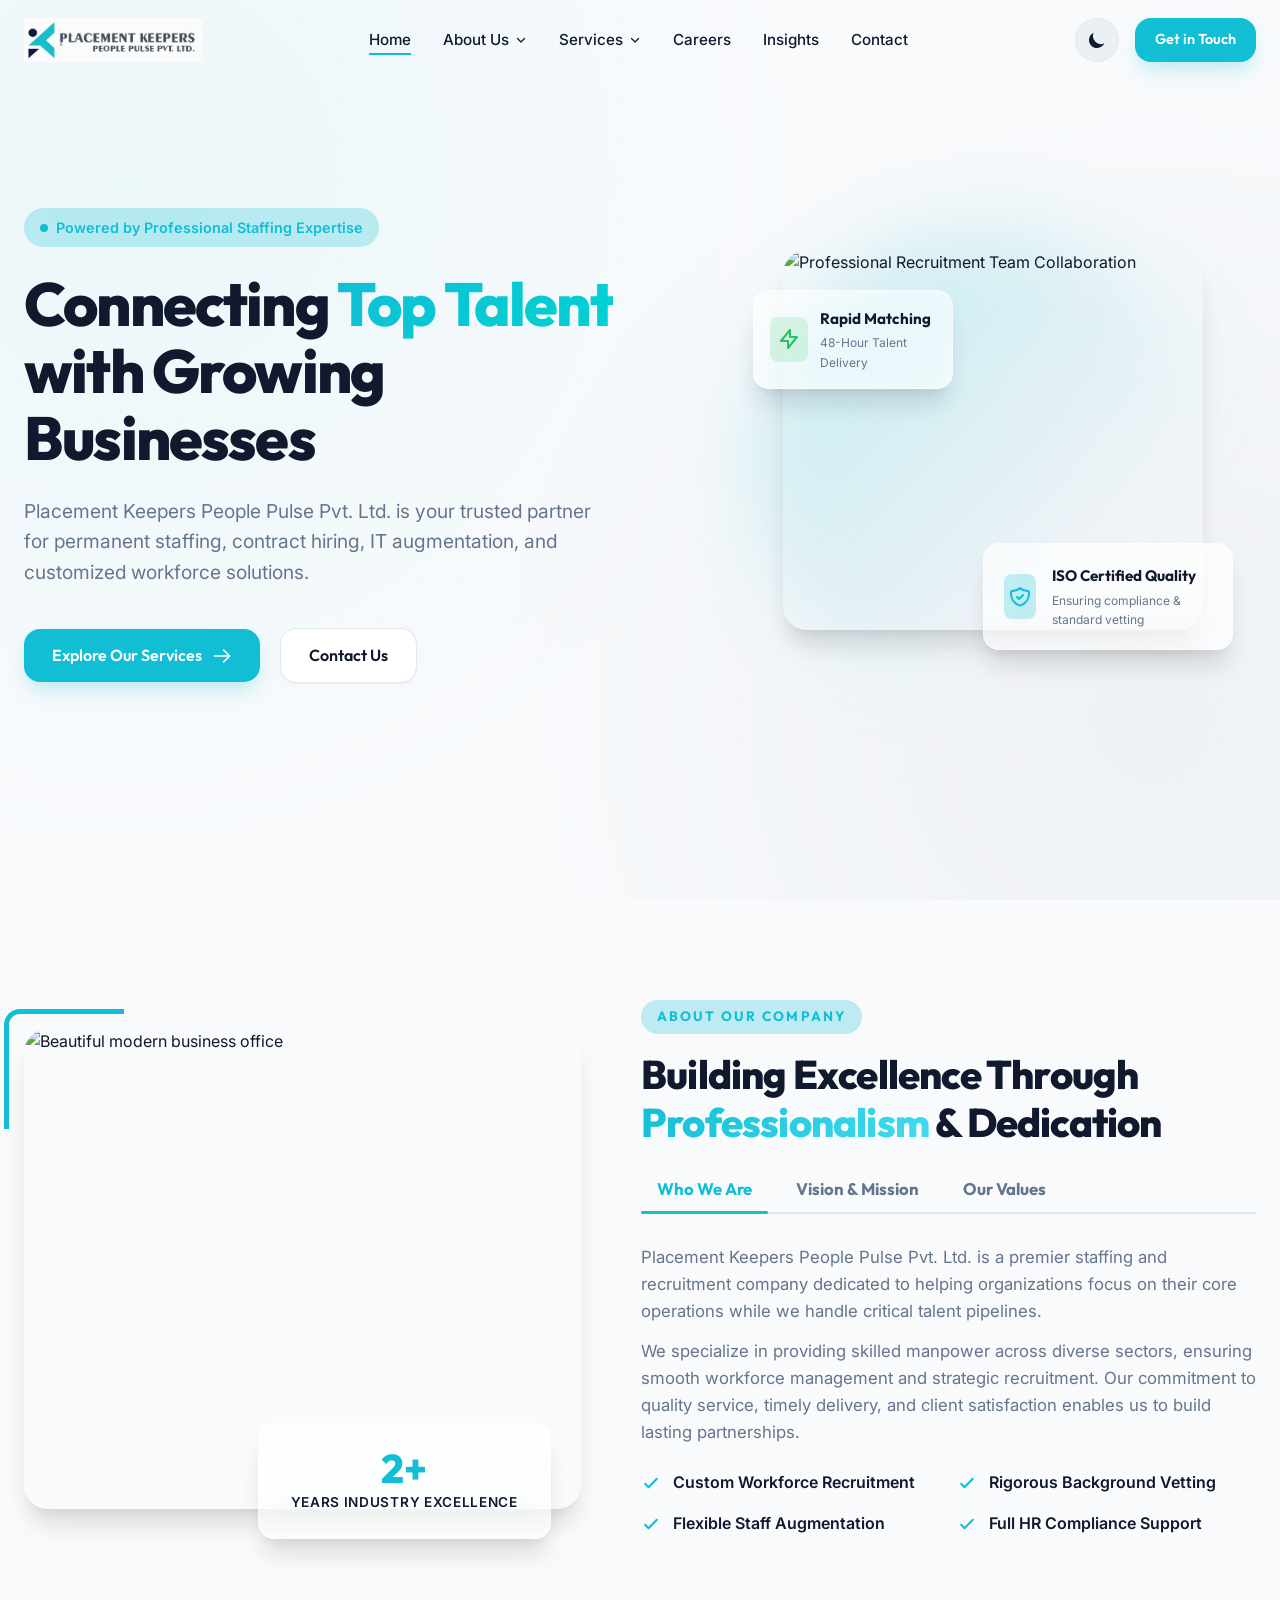
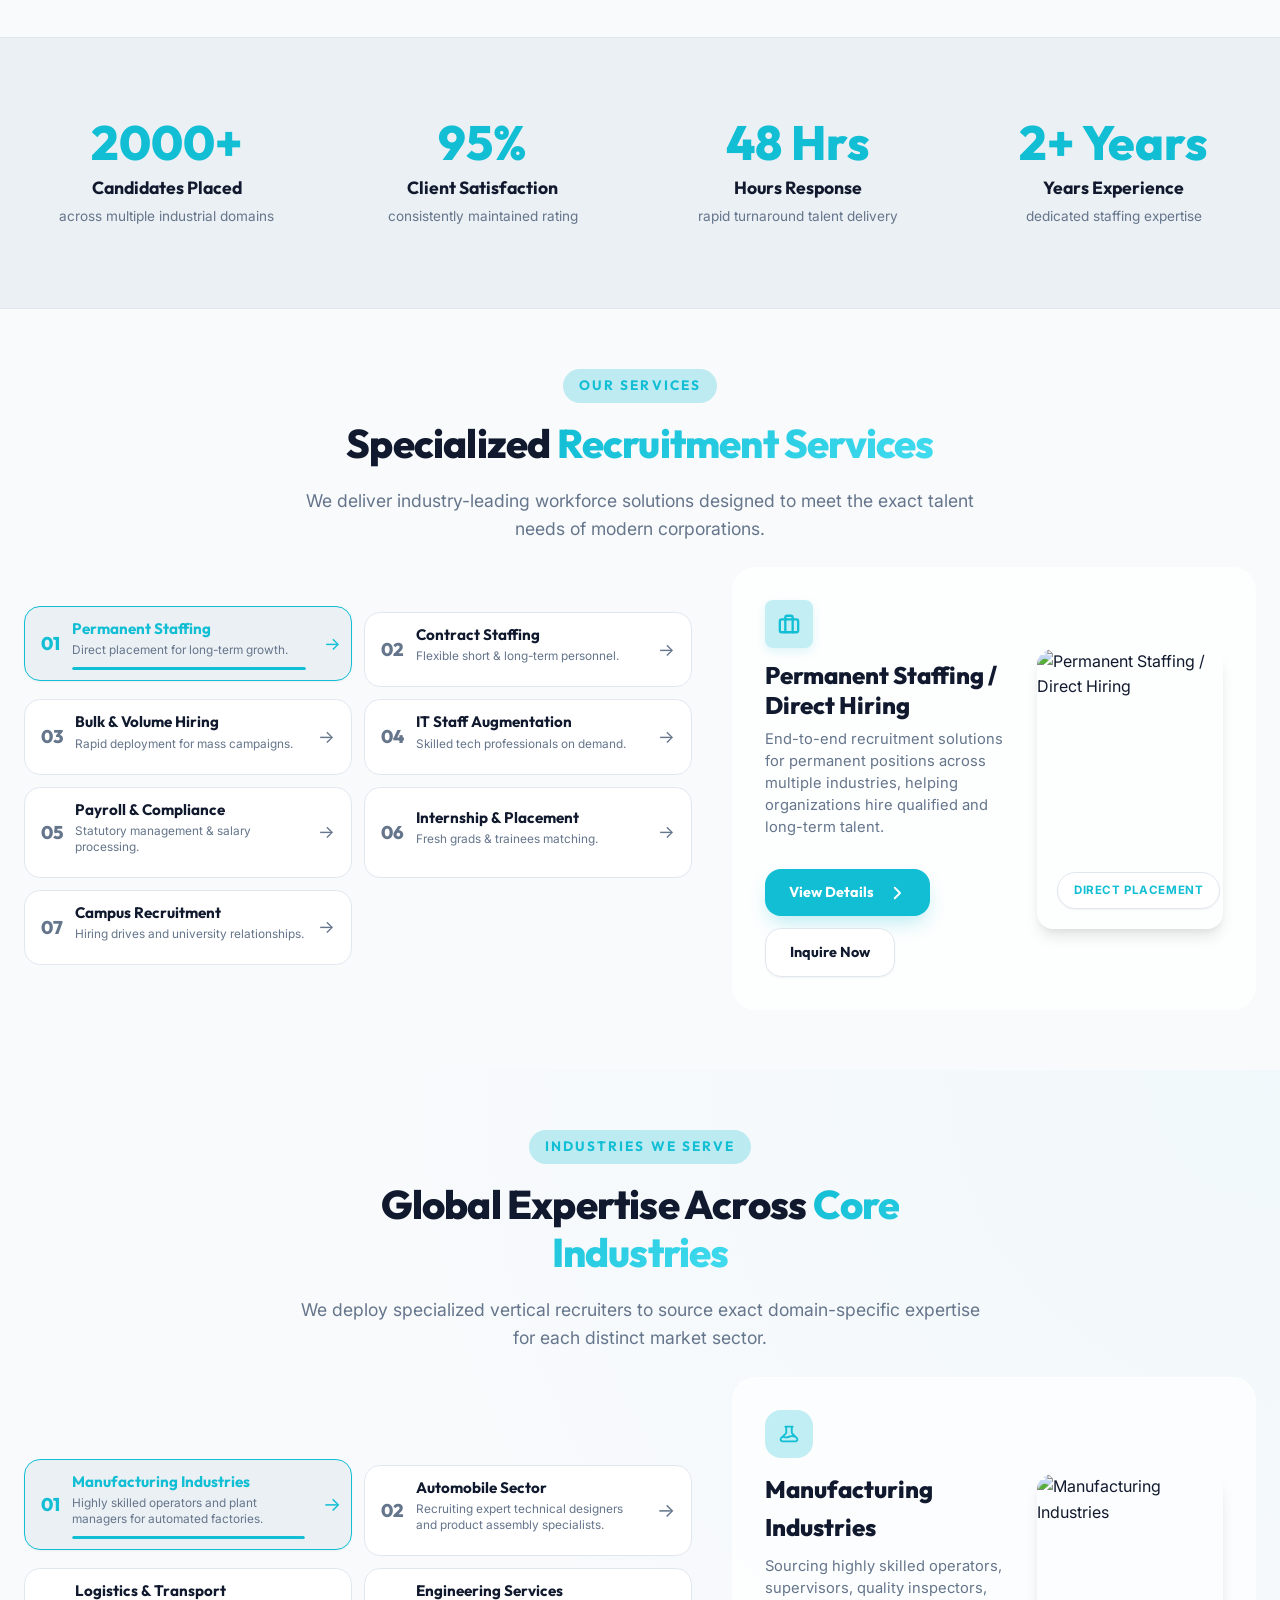
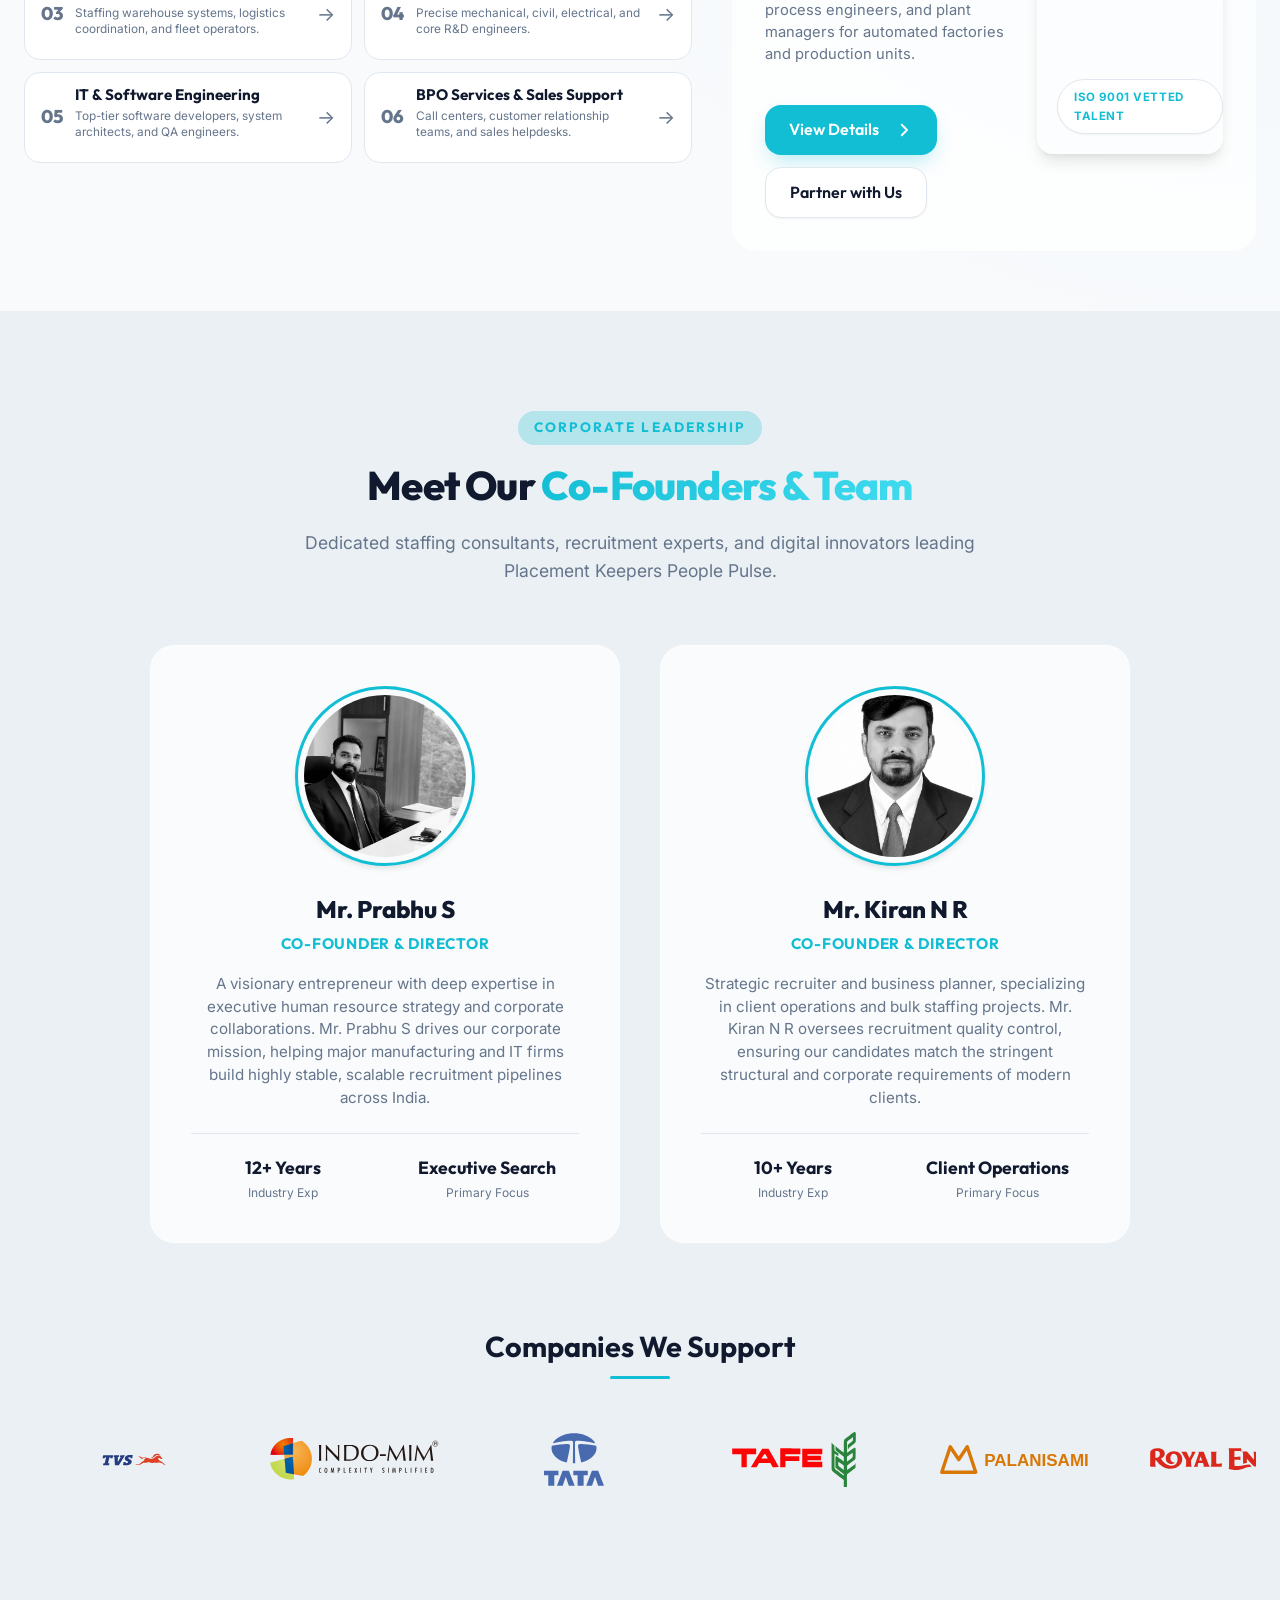
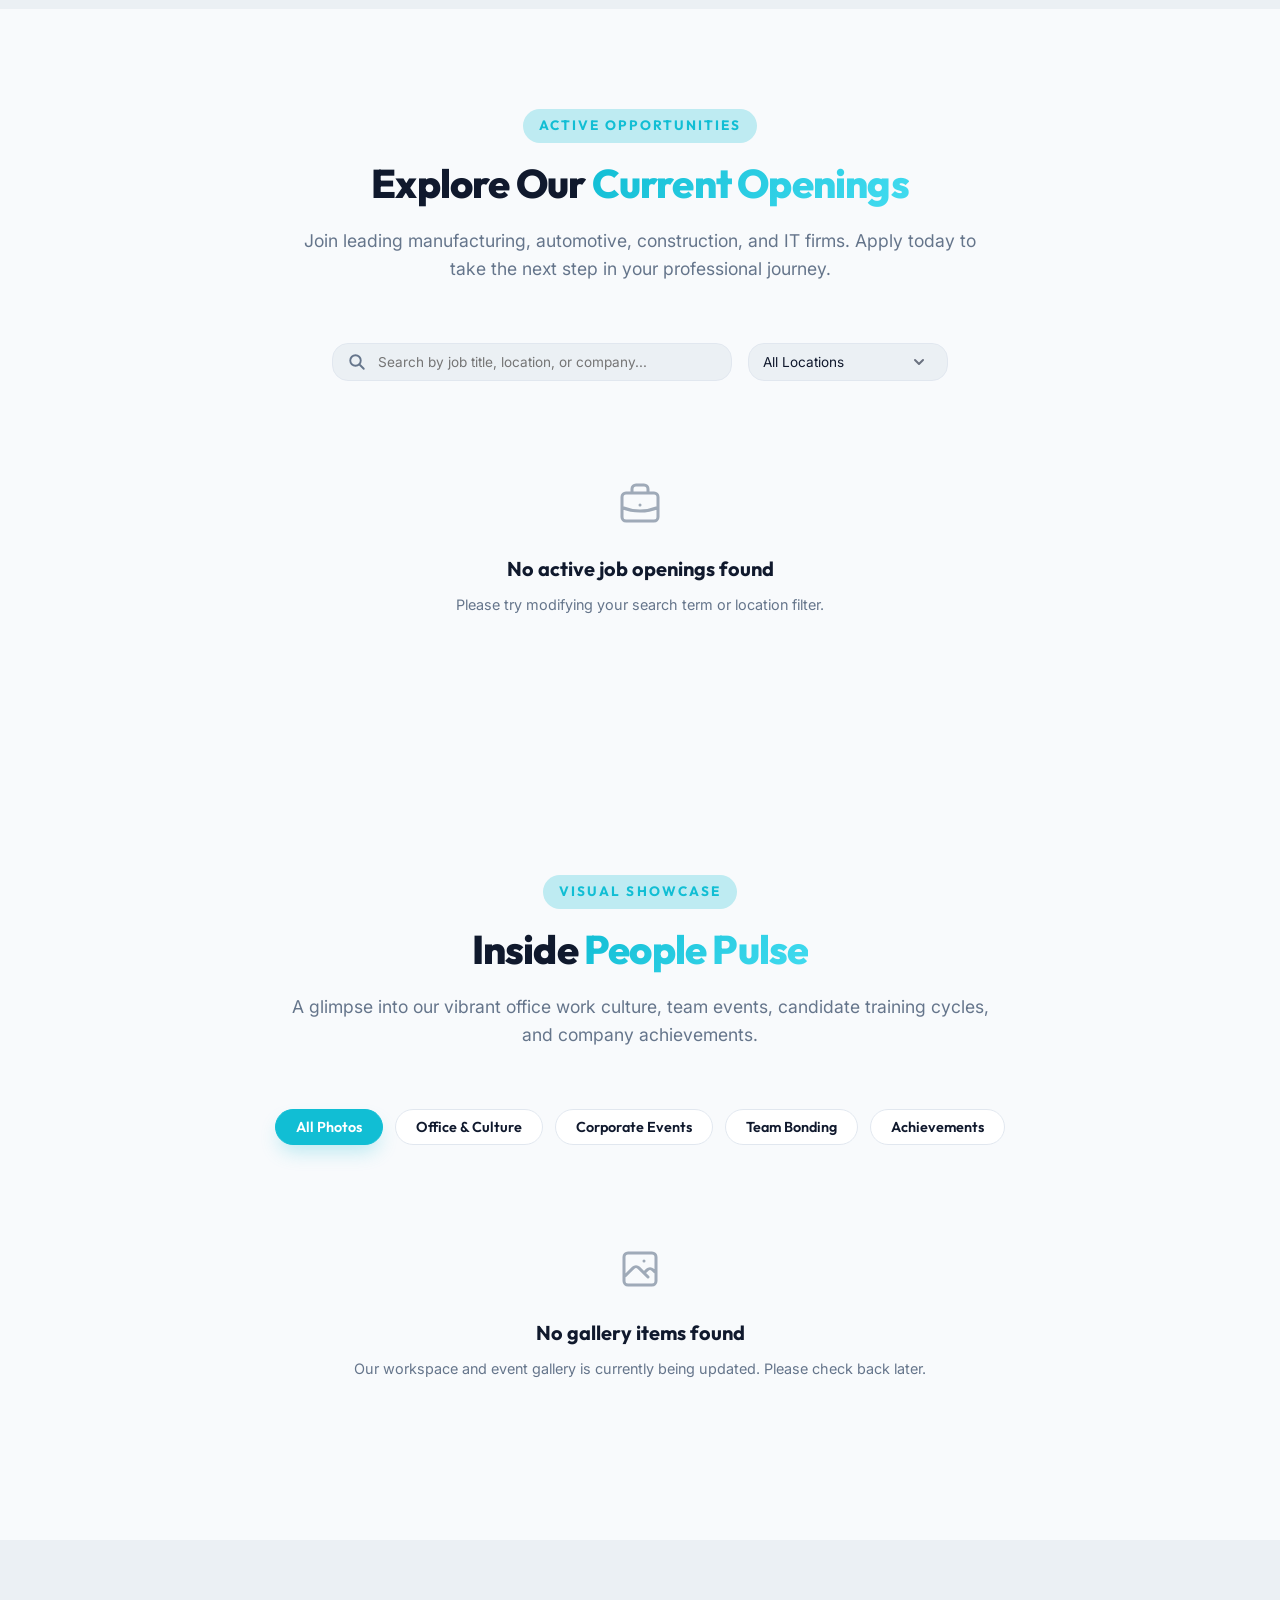
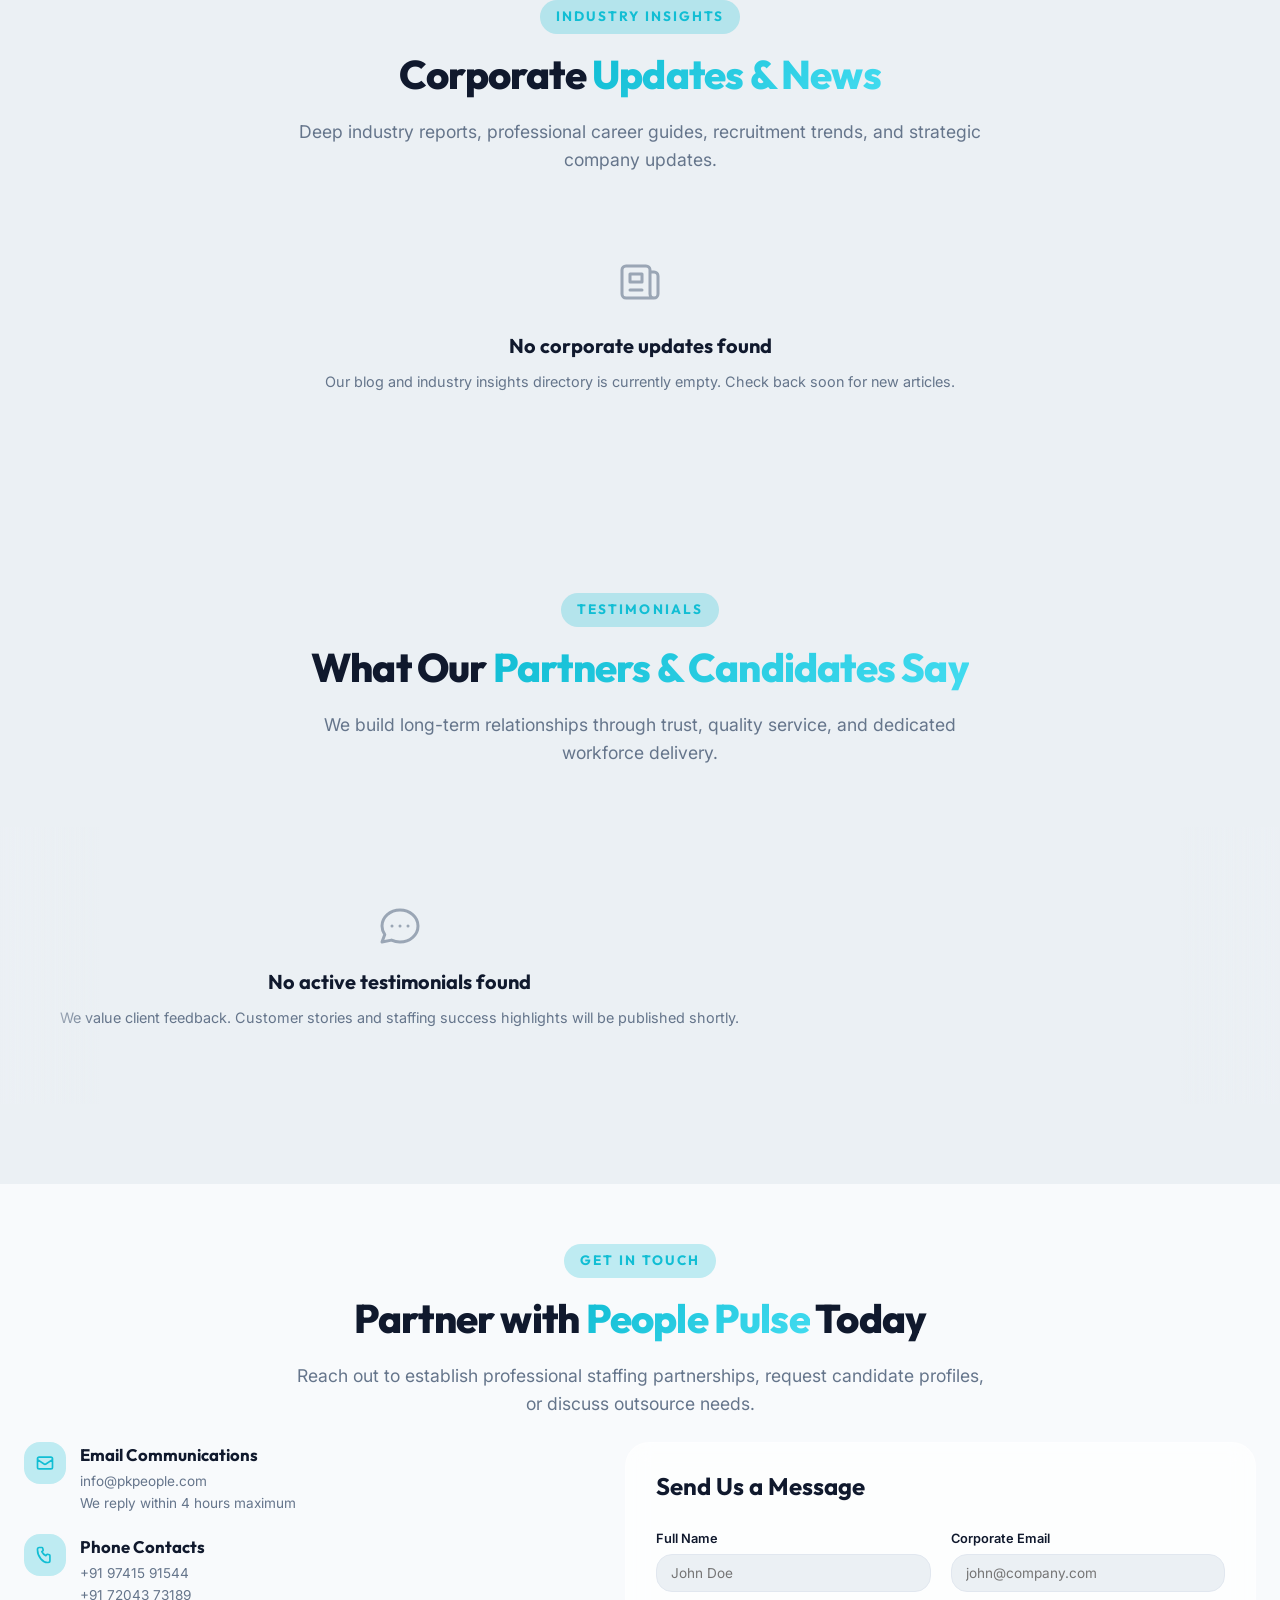
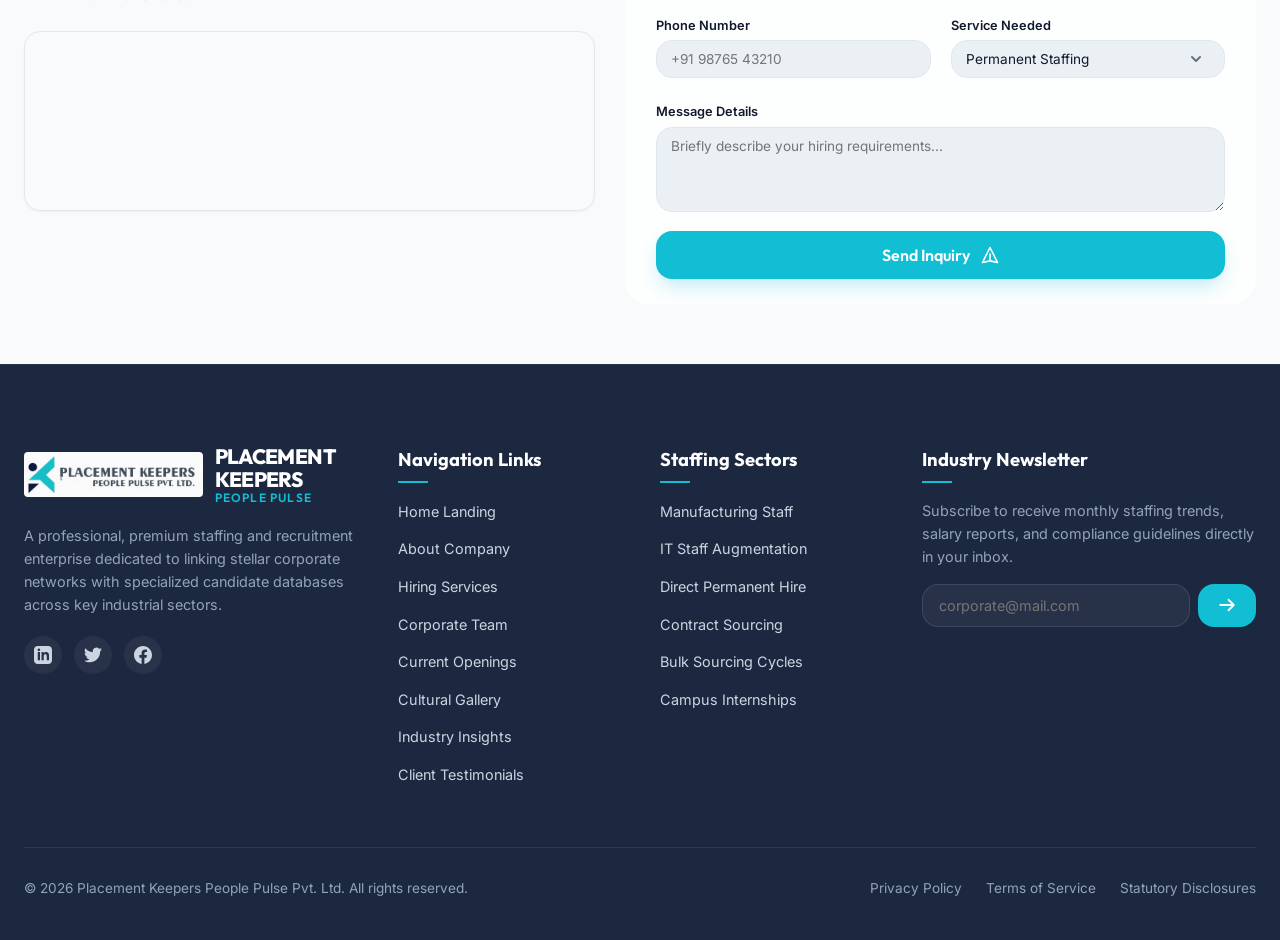
==== commit d7e59cd9: "admin config" ====
--- a/index.html
+++ b/index.html
@@ -735,63 +735,11 @@
         <button class="filter-btn" data-filter="team">Team Bonding</button>
         <button class="filter-btn" data-filter="achievements">Achievements</button>
       </div>
-      
       <!-- Gallery Grid -->
       <div class="gallery-grid reveal reveal-fade-in">
-        <!-- Item 1: Office -->
-        <div class="gallery-item" data-category="office">
-          <img src="https://images.unsplash.com/photo-1497366216548-37526070297c?auto=format&fit=crop&w=600&q=80" alt="Placement Keepers Collaborative Workspace">
-          <div class="gallery-overlay">
-            <h4 class="gallery-title">Collaborative Workspaces</h4>
-            <span class="gallery-tag">Office & Culture</span>
-          </div>
-        </div>
-        
-        <!-- Item 2: Events -->
-        <div class="gallery-item" data-category="events">
-          <img src="https://images.unsplash.com/photo-1517245386807-bb43f82c33c4?auto=format&fit=crop&w=600&q=80" alt="Executive Leadership Meeting">
-          <div class="gallery-overlay">
-            <h4 class="gallery-title">Executive Meetups</h4>
-            <span class="gallery-tag">Corporate Events</span>
-          </div>
-        </div>
-        
-        <!-- Item 3: Team -->
-        <div class="gallery-item" data-category="team">
-          <img src="https://images.unsplash.com/photo-1522071820081-009f0129c71c?auto=format&fit=crop&w=600&q=80" alt="Happy Recruitment Consulting Team">
-          <div class="gallery-overlay">
-            <h4 class="gallery-title">Talent Consulting Teams</h4>
-            <span class="gallery-tag">Team Bonding</span>
-          </div>
-        </div>
-        
-        <!-- Item 4: Achievements -->
-        <div class="gallery-item" data-category="achievements">
-          <img src="https://images.unsplash.com/photo-1531545514256-b1400bc00f31?auto=format&fit=crop&w=600&q=80" alt="ISO Certification Celebration">
-          <div class="gallery-overlay">
-            <h4 class="gallery-title">Quality Assurance Standards</h4>
-            <span class="gallery-tag">Achievements</span>
-          </div>
-        </div>
-        
-        <!-- Item 5: Office -->
-        <div class="gallery-item" data-category="office">
-          <img src="https://images.unsplash.com/photo-1497215728101-856f4ea42174?auto=format&fit=crop&w=600&q=80" alt="Modern Tech Sourcing Lounge">
-          <div class="gallery-overlay">
-            <h4 class="gallery-title">Tech Recruitment Lounge</h4>
-            <span class="gallery-tag">Office & Culture</span>
-          </div>
-        </div>
-        
-        <!-- Item 6: Events -->
-        <div class="gallery-item" data-category="events">
-          <img src="https://images.unsplash.com/photo-1454165804606-c3d57bc86b40?auto=format&fit=crop&w=600&q=80" alt="Corporate Strategy Session">
-          <div class="gallery-overlay">
-            <h4 class="gallery-title">Corporate Strategy Sessions</h4>
-            <span class="gallery-tag">Corporate Events</span>
-          </div>
-        </div>
-      </div>
+        <!-- Rendered dynamically by JavaScript -->
+      </div>
+
     </div>
   </section>
 
@@ -821,77 +769,10 @@
         <h2 class="section-title">Corporate <span>Updates & News</span></h2>
         <p class="section-subtitle">Deep industry reports, professional career guides, recruitment trends, and strategic company updates.</p>
       </div>
-      
       <div class="blog-grid">
-        <!-- Blog 1 -->
-        <article class="blog-card glass-panel reveal reveal-slide-up reveal-stagger-1" data-id="1">
-          <div class="blog-img-box">
-            <img src="https://images.unsplash.com/photo-1504384308090-c894fdcc538d?auto=format&fit=crop&w=500&q=80" alt="IT Augmentation Strategy">
-            <span class="blog-category-badge">IT Insights</span>
-          </div>
-          <div class="blog-body">
-            <div class="blog-meta">
-              <span>May 25, 2026</span>
-              <span>•</span>
-              <span>By Tech Team</span>
-            </div>
-            <h3 class="blog-card-title">Navigating IT Staffing: Augmentation vs. Direct Hiring</h3>
-            <p class="blog-card-desc">With tech landscapes moving at rapid speeds, how does your company decide between temporary IT staff augmentation and onboarding permanent software engineering profiles? We analyze costs, scale, flexibility, and onboarding friction parameters to help IT leaders make optimal workforce structuring decisions.</p>
-            <button class="blog-card-btn">
-              Read Full Article
-              <svg fill="none" stroke="currentColor" viewBox="0 0 24 24" xmlns="http://www.w3.org/2000/svg">
-                <path stroke-linecap="round" stroke-linejoin="round" stroke-width="2.5" d="M9 5l7 7-7 7"></path>
-              </svg>
-            </button>
-          </div>
-        </article>
-        
-        <!-- Blog 2 -->
-        <article class="blog-card glass-panel reveal reveal-slide-up reveal-stagger-2" data-id="2">
-          <div class="blog-img-box">
-            <img src="https://images.unsplash.com/photo-1581091226825-a6a2a5aee158?auto=format&fit=crop&w=500&q=80" alt="Bangalore Tech Talent Sourcing">
-            <span class="blog-category-badge">Engineering</span>
-          </div>
-          <div class="blog-body">
-            <div class="blog-meta">
-              <span>May 18, 2026</span>
-              <span>•</span>
-              <span>By Sourcing Team</span>
-            </div>
-            <h3 class="blog-card-title">Why Bangalore Leads in Automobile & Tech Engineering Sourcing</h3>
-            <p class="blog-card-desc">Bangalore continues to hold its ground as India's silicon power hub. Our team dives into what is attracting international and local hardware designers, electronic assembly leaders, and R&D automobile tech centers to invest in Karnataka's highly advanced technical workforce.</p>
-            <button class="blog-card-btn">
-              Read Full Article
-              <svg fill="none" stroke="currentColor" viewBox="0 0 24 24" xmlns="http://www.w3.org/2000/svg">
-                <path stroke-linecap="round" stroke-linejoin="round" stroke-width="2.5" d="M9 5l7 7-7 7"></path>
-              </svg>
-            </button>
-          </div>
-        </article>
-        
-        <!-- Blog 3 -->
-        <article class="blog-card glass-panel reveal reveal-slide-up reveal-stagger-3" data-id="3">
-          <div class="blog-img-box">
-            <img src="https://images.unsplash.com/photo-1450133064473-71024230f91b?auto=format&fit=crop&w=500&q=80" alt="Payroll compliance guidelines">
-            <span class="blog-category-badge">Management</span>
-          </div>
-          <div class="blog-body">
-            <div class="blog-meta">
-              <span>May 10, 2026</span>
-              <span>•</span>
-              <span>By Operations Team</span>
-            </div>
-            <h3 class="blog-card-title">Shoring Up Payroll & Compliance in Modern Manufacturing</h3>
-            <p class="blog-card-desc">Statutory guidelines, employee welfare, tax filings, and local labour provisions present heavy administrative loads for manufacturing units. Learn how outsourcing global payroll management and third-party contract staffing mitigates risks and guarantees 100% compliant operational cycles.</p>
-            <button class="blog-card-btn">
-              Read Full Article
-              <svg fill="none" stroke="currentColor" viewBox="0 0 24 24" xmlns="http://www.w3.org/2000/svg">
-                <path stroke-linecap="round" stroke-linejoin="round" stroke-width="2.5" d="M9 5l7 7-7 7"></path>
-              </svg>
-            </button>
-          </div>
-        </article>
-      </div>
+        <!-- Rendered dynamically by JavaScript -->
+      </div>
+
     </div>
   </section>
 
--- a/styles.css
+++ b/styles.css
@@ -2983,24 +2983,87 @@
   padding: 40px;
 }
 
+/* ==========================================
+   ADMIN PORTAL RESPONSIVE DRAWER (HAMBURGER)
+   ========================================== */
+.admin-mobile-topbar {
+  display: none;
+  height: 70px;
+  background-color: var(--secondary);
+  border-bottom: 1px solid rgba(255, 255, 255, 0.08);
+  padding: 0 20px;
+  align-items: center;
+  justify-content: space-between;
+  position: fixed;
+  top: 0;
+  left: 0;
+  width: 100%;
+  z-index: 1001;
+  box-shadow: var(--shadow-md);
+}
+.topbar-brand { display: flex; align-items: center; gap: 12px; }
+.topbar-brand img { height: 36px; width: auto; object-fit: contain; }
+.topbar-title { font-family: var(--font-heading); font-weight: 700; font-size: 1.1rem; color: #ffffff; }
+
+.admin-hamburger {
+  background: none;
+  border: none;
+  cursor: pointer;
+  display: flex;
+  flex-direction: column;
+  justify-content: space-between;
+  width: 24px;
+  height: 18px;
+  padding: 0;
+  z-index: 1005;
+}
+.admin-hamburger span {
+  display: block;
+  height: 2px;
+  width: 100%;
+  background-color: #ffffff;
+  border-radius: 4px;
+  transition: transform 0.3s cubic-bezier(0.4, 0, 0.2, 1), opacity 0.2s ease;
+}
+.admin-hamburger.active span:nth-child(1) { transform: translateY(8px) rotate(45deg); }
+.admin-hamburger.active span:nth-child(2) { opacity: 0; }
+.admin-hamburger.active span:nth-child(3) { transform: translateY(-8px) rotate(-45deg); }
+
+.admin-sidebar-overlay {
+  display: none;
+  position: fixed;
+  top: 0;
+  left: 0;
+  width: 100vw;
+  height: 100vh;
+  background-color: rgba(15, 23, 42, 0.6);
+  backdrop-filter: blur(4px);
+  z-index: 1001;
+  opacity: 0;
+  transition: opacity 0.3s ease;
+  pointer-events: none;
+}
+.admin-sidebar-overlay.active { opacity: 1; pointer-events: auto; display: block; }
+
+@media (max-width: 992px) {
+  .admin-mobile-topbar { display: flex; }
+  .admin-sidebar-overlay { display: block; }
+  .admin-sidebar {
+    position: fixed;
+    top: 0;
+    left: 0;
+    width: 280px;
+    height: 100vh;
+    transform: translateX(-100%);
+    z-index: 1002;
+    transition: transform 0.3s cubic-bezier(0.4, 0, 0.2, 1);
+    box-shadow: var(--shadow-xl);
+  }
+  .admin-sidebar.open { transform: translateX(0); }
+  .admin-main { padding: 100px 20px 40px 20px !important; }
+}
+
 @media (max-width: 768px) {
-  .admin-wrapper {
-    flex-direction: column;
-  }
-  .admin-sidebar {
-    width: 100%;
-    height: auto;
-  }
-  .sidebar-menu {
-    flex-direction: row;
-    flex-wrap: wrap;
-    padding: 12px;
-    gap: 4px;
-  }
-  .sidebar-btn {
-    padding: 8px 12px;
-    font-size: 0.85rem;
-  }
   .admin-main {
     padding: 20px;
   }
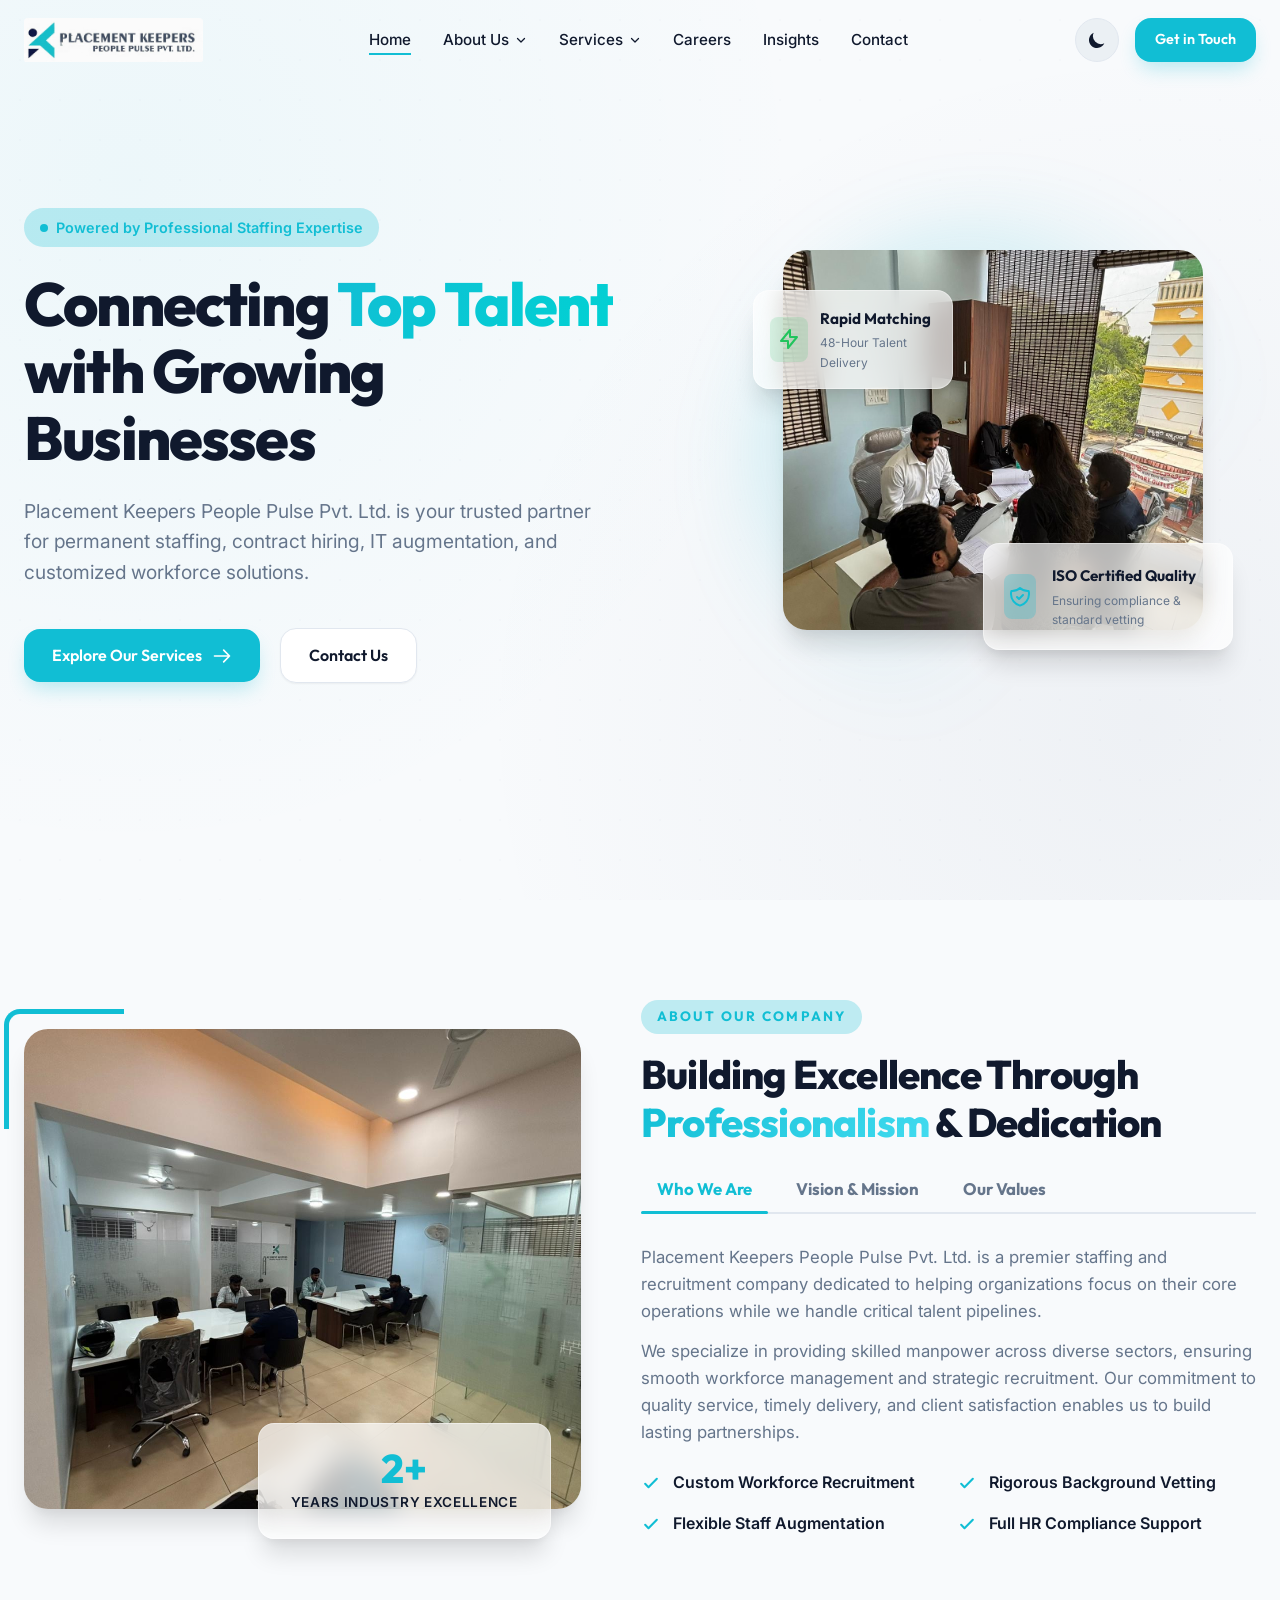
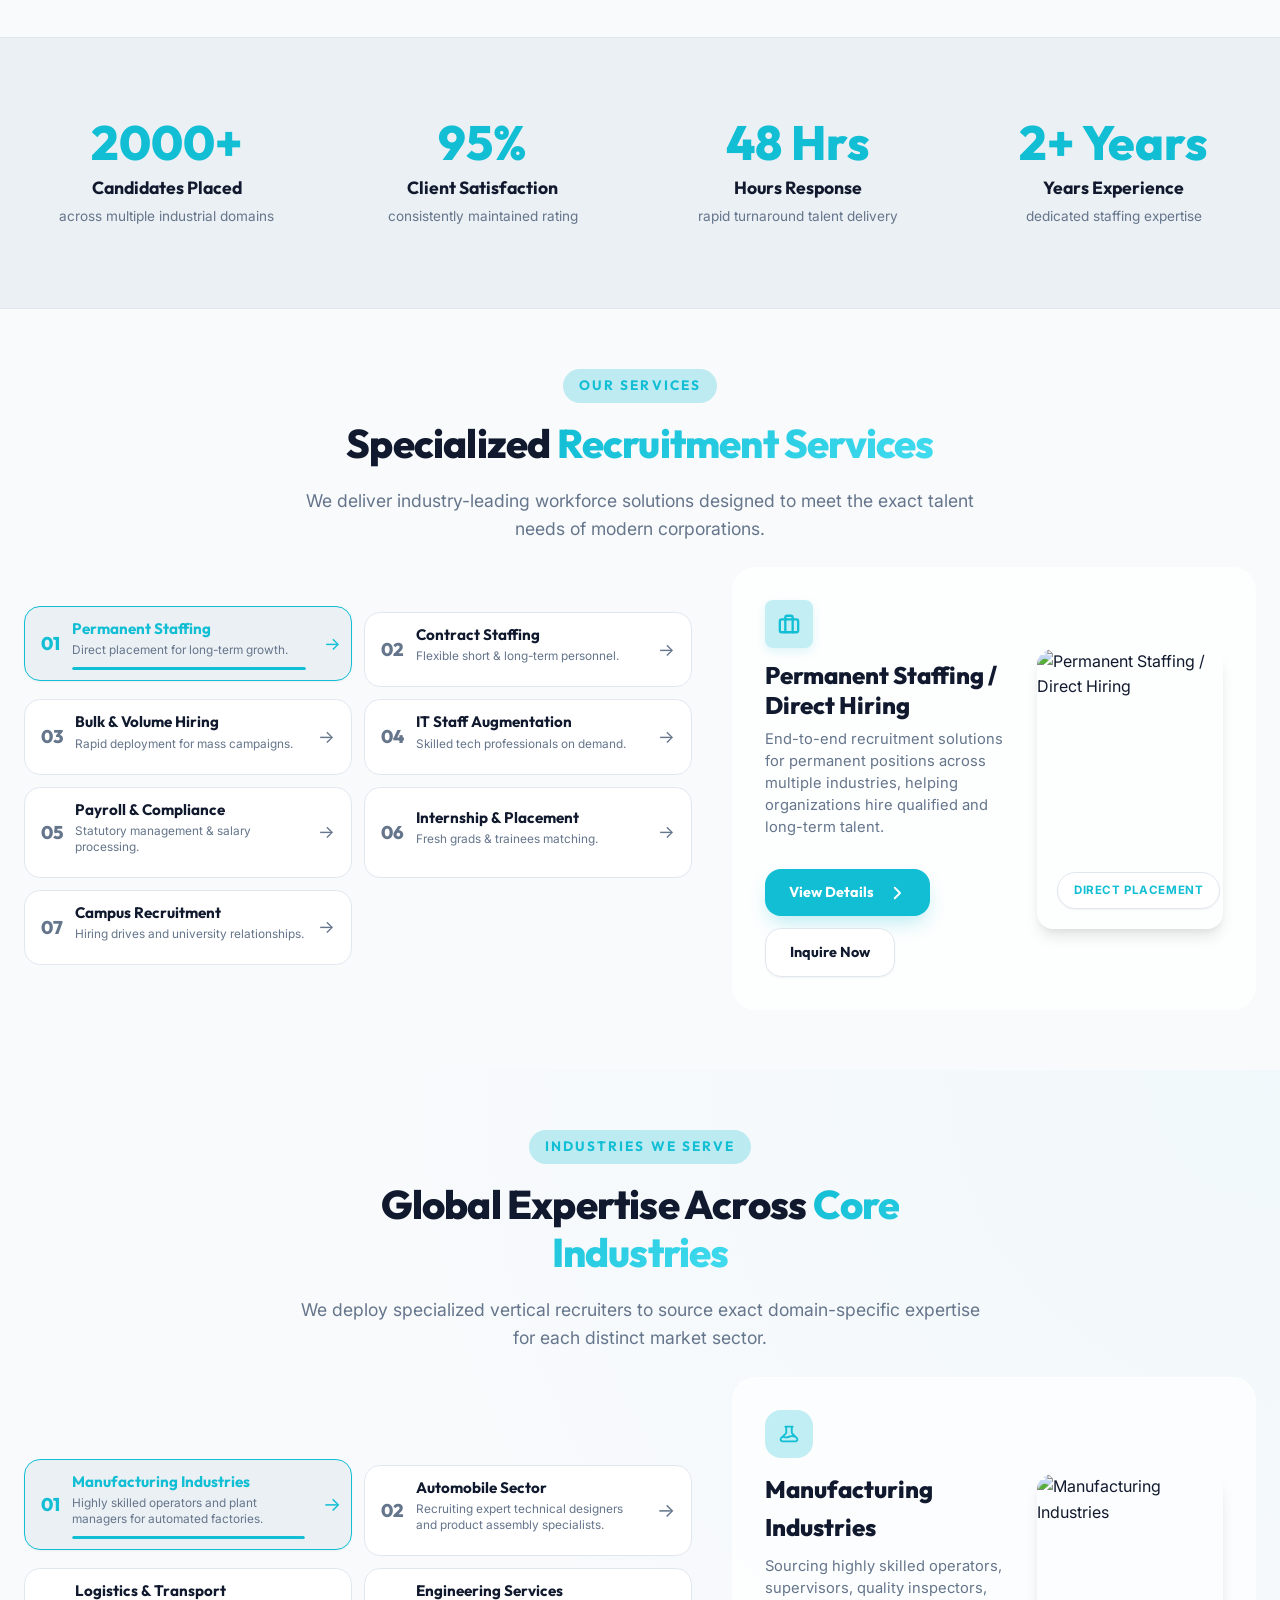
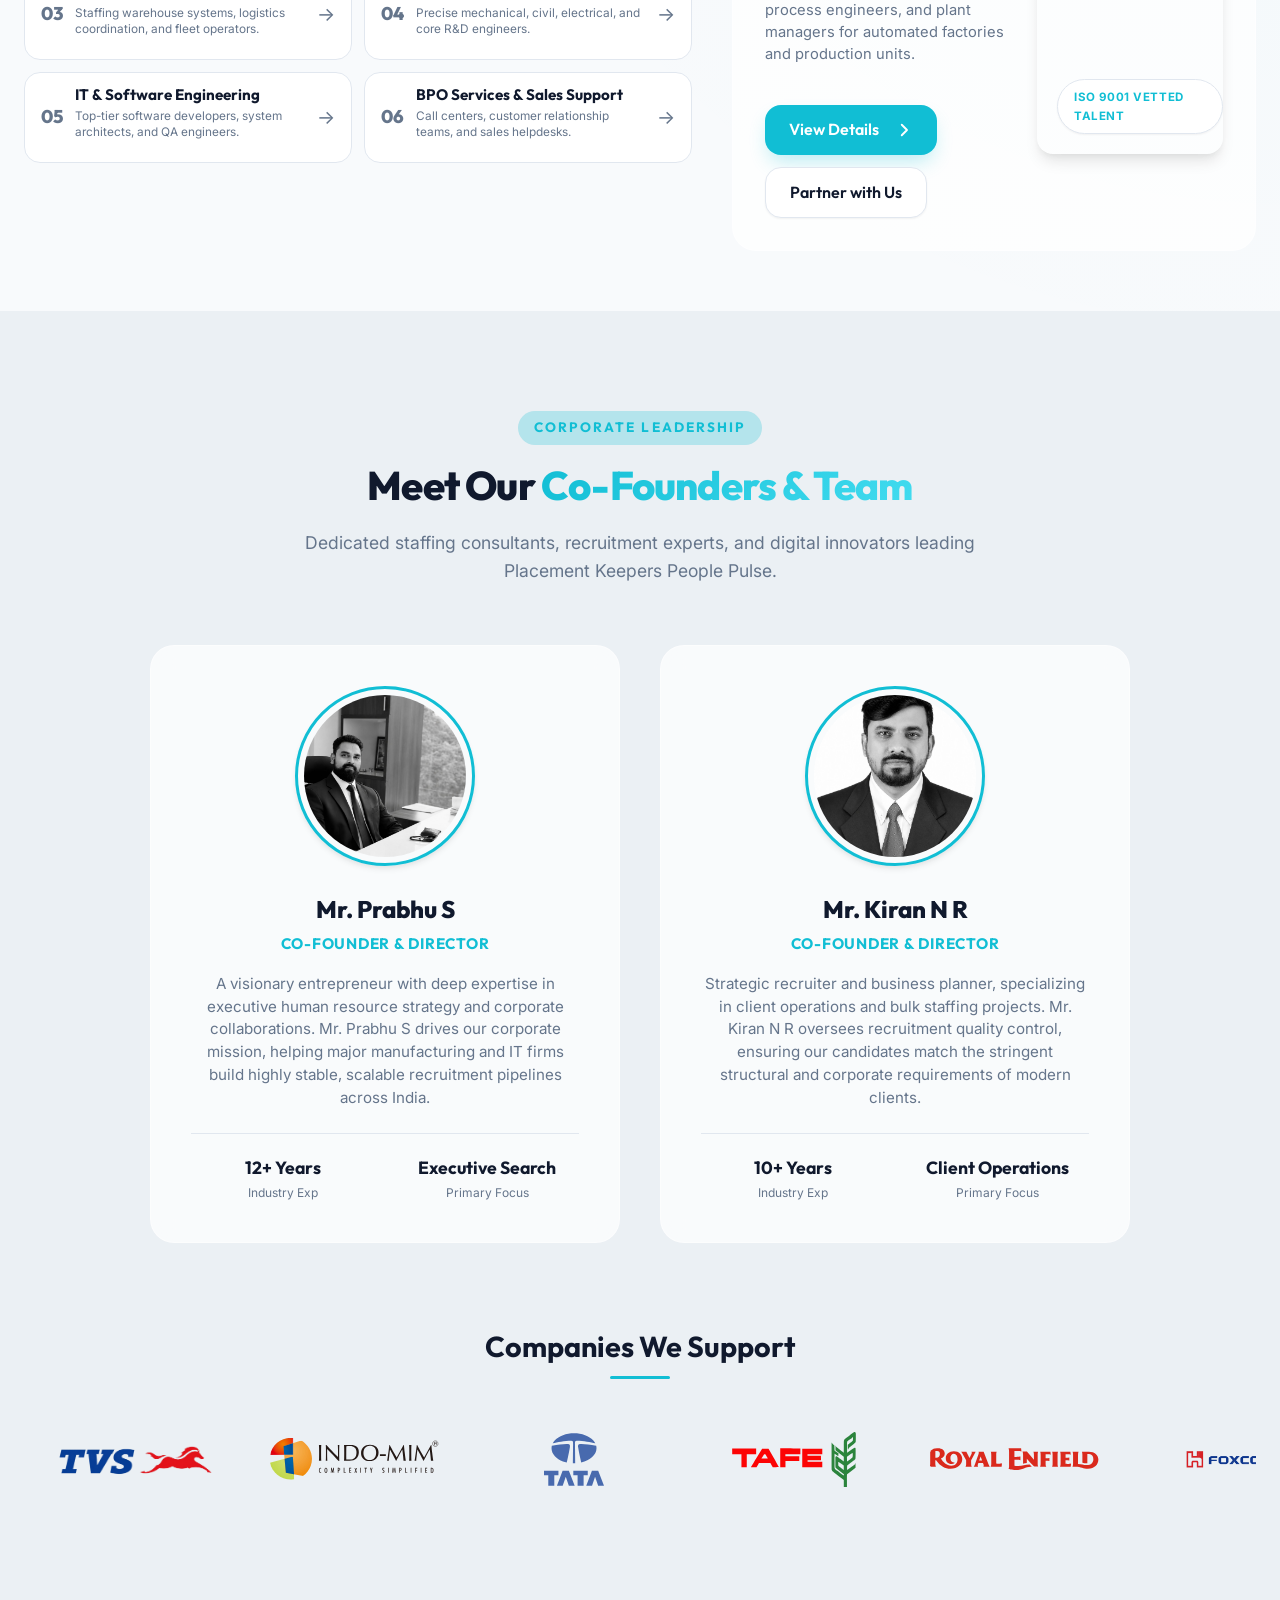
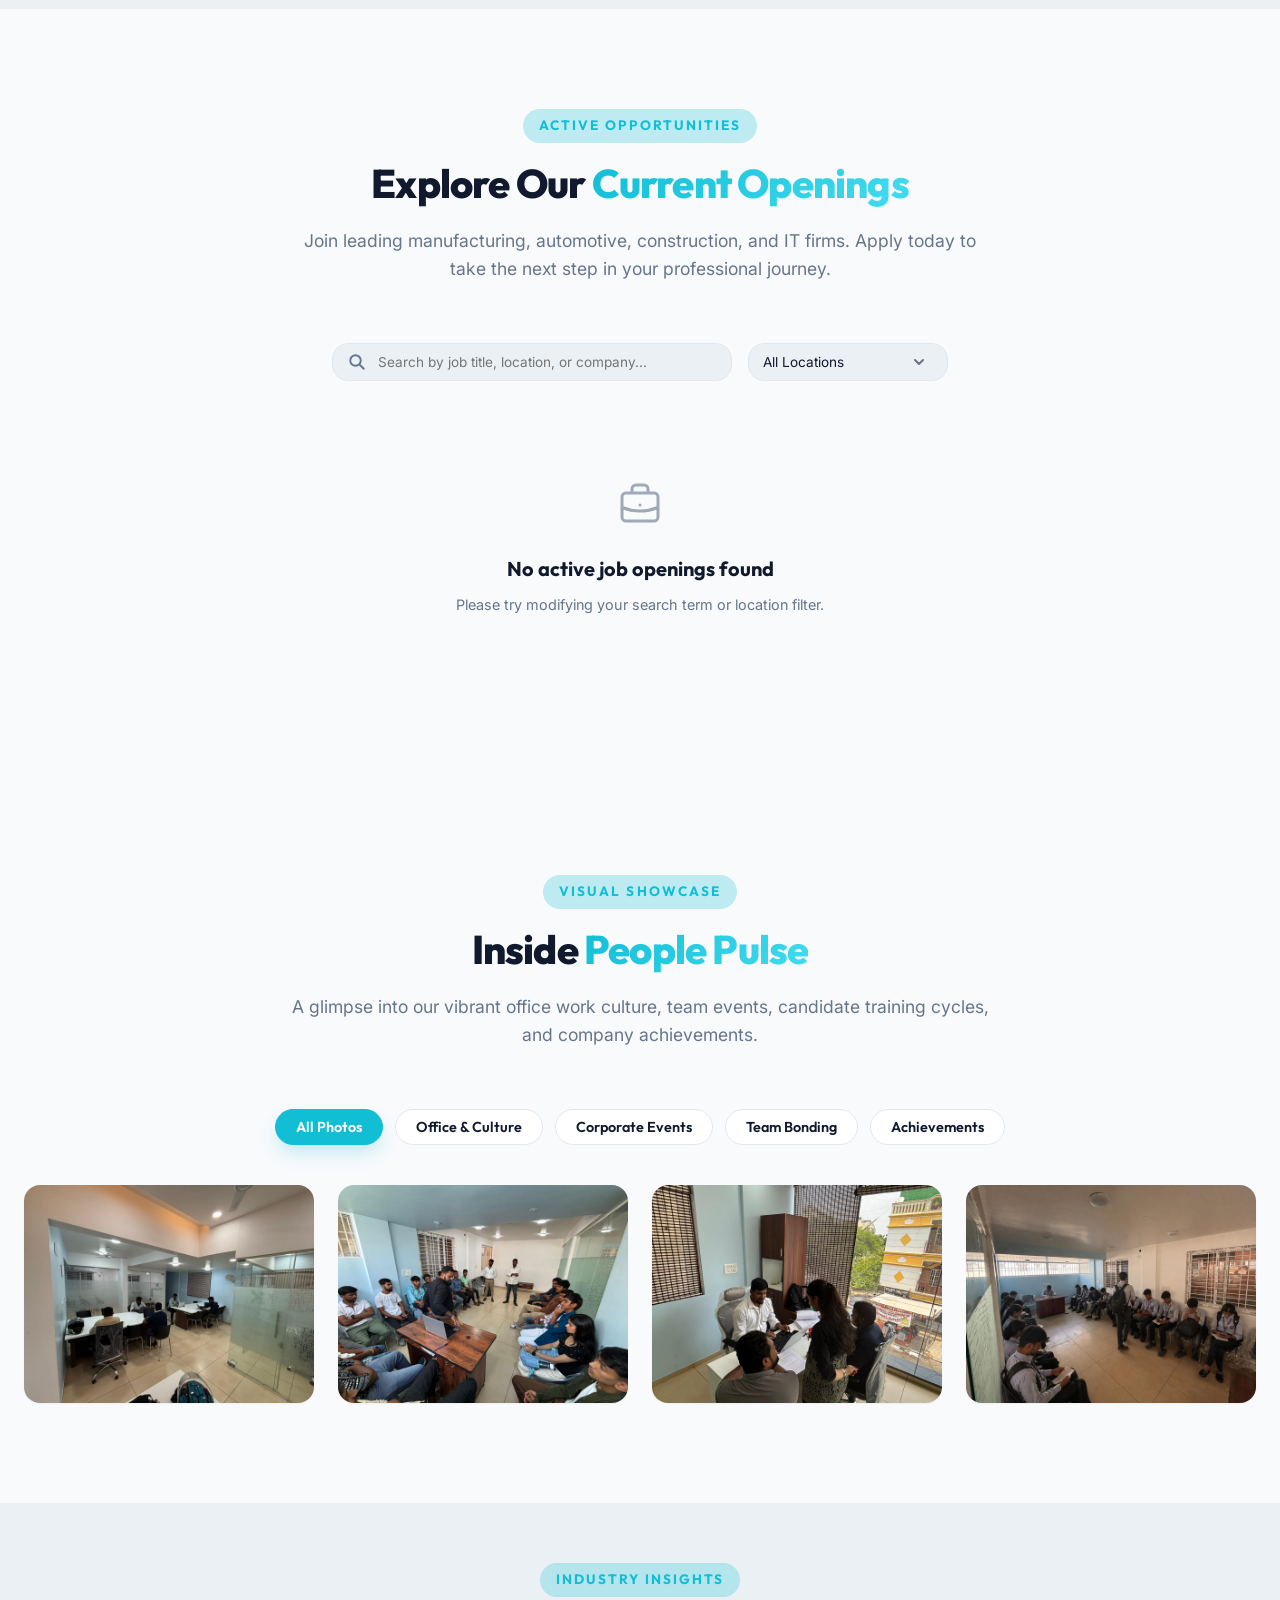
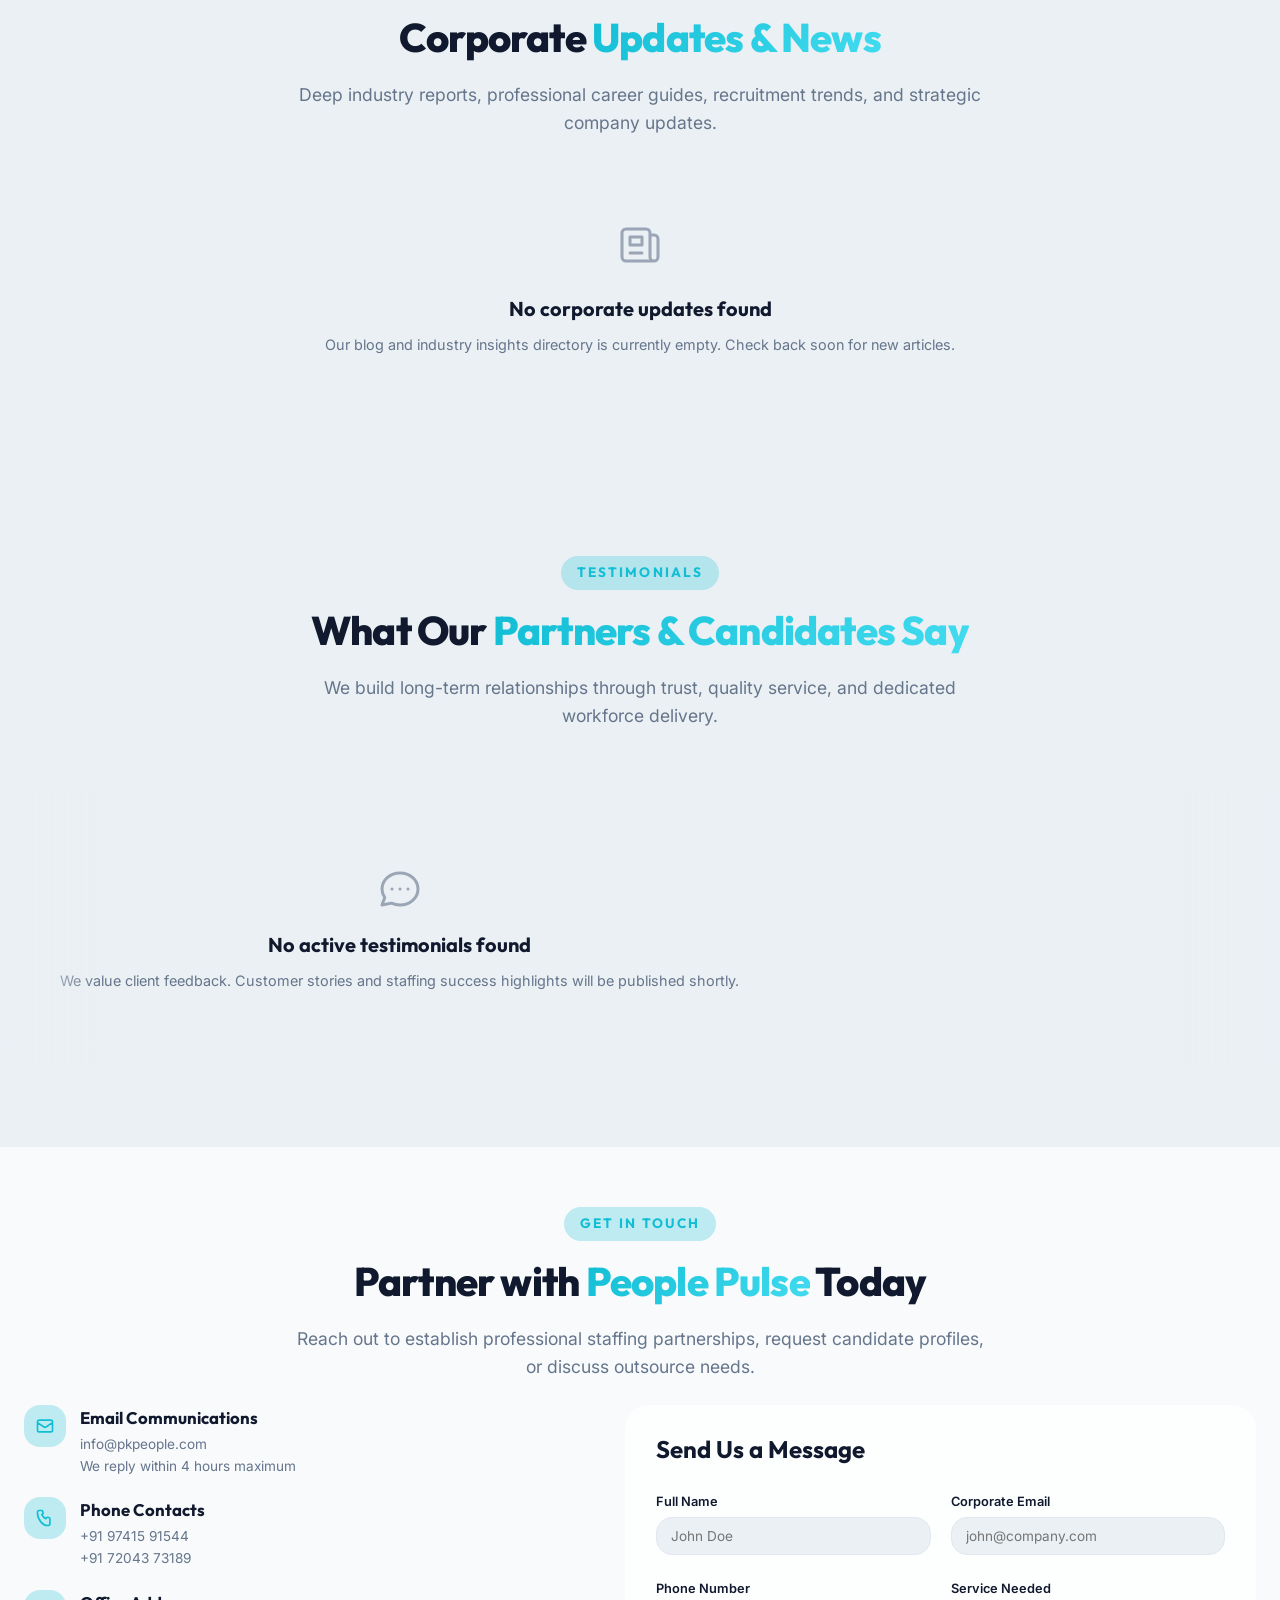
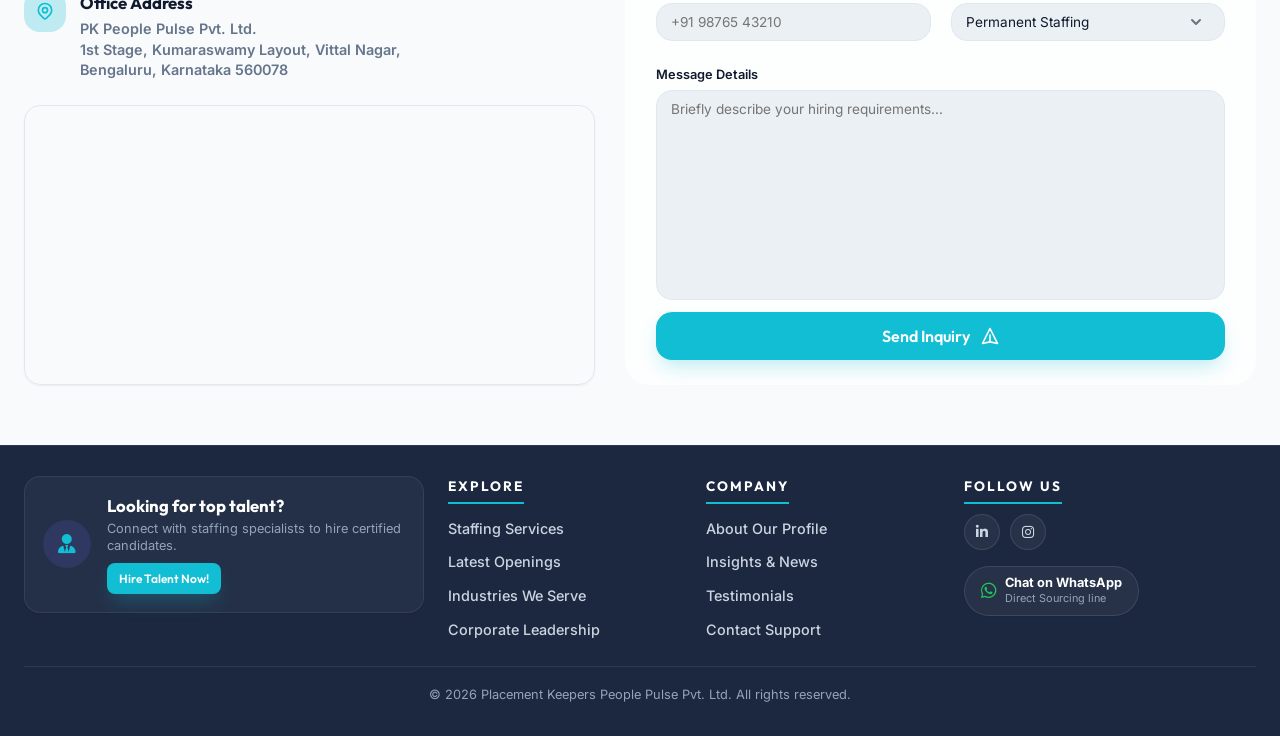
==== commit 390d73d5: "Add files via upload" ====
--- a/index.html
+++ b/index.html
@@ -14,6 +14,9 @@
   
   <!-- Stylesheet -->
   <link rel="stylesheet" href="styles.css?v=1.2">
+  
+  <!-- FontAwesome for Premium Icons -->
+  <link rel="stylesheet" href="https://cdnjs.cloudflare.com/ajax/libs/font-awesome/6.4.0/css/all.min.css">
   
   <!-- JavaScript (Deferred) -->
   <script src="script.js" defer></script>
@@ -178,8 +181,8 @@
           <div class="visual-backdrop"></div>
           <div class="hero-card-stack">
             <div class="main-visual-card">
-              <!-- Unsplash high-quality workspace image -->
-              <img src="https://images.unsplash.com/photo-1522071820081-009f0129c71c?auto=format&fit=crop&w=600&q=80" alt="Professional Recruitment Team Collaboration">
+              <!-- Local high-quality workspace image -->
+              <img src="assets/images/3.jpeg" alt="Placement Keepers Professional Staffing Discussion">
             </div>
             <!-- Glass cards floating overlay -->
             <div class="floating-overlay-card glass-panel">
@@ -218,7 +221,7 @@
     <div class="container">
       <div class="about-grid">
         <div class="about-img-frame reveal reveal-slide-left">
-          <img src="https://images.unsplash.com/photo-1497366216548-37526070297c?auto=format&fit=crop&w=700&q=80" alt="Beautiful modern business office">
+          <img src="assets/images/1.jpeg" alt="Placement Keepers Conference and Meeting Space">
           <div class="about-experience-badge glass-panel">
             <h2>2+</h2>
             <p>Years Industry Excellence</p>
@@ -583,7 +586,7 @@
         <div class="clients-track">
           <!-- 1. TVS Motor Company -->
           <div class="client-logo-wrapper">
-            <img src="assets/images/TVS_Motor_Company-Logo.wine.svg" alt="TVS Motor Company">
+            <img src="assets/images/tvs.png" alt="TVS Motor Company">
           </div>
           <!-- 2. Indo-MIM Private Limited -->
           <div class="client-logo-wrapper">
@@ -597,23 +600,19 @@
           <div class="client-logo-wrapper">
             <img src="assets/images/TAFE_id_3QC4cVb_1.svg" alt="TAFE - Tractors and Farm Equipment Limited">
           </div>
-          <!-- 5. Palanisami Constructions Private Limited -->
-          <div class="client-logo-wrapper">
-            <img src="assets/images/palanisami.svg" alt="Palanisami Constructions Private Limited">
-          </div>
-          <!-- 6. Royal Enfield -->
+          <!-- 5. Royal Enfield -->
           <div class="client-logo-wrapper">
             <img src="assets/images/Royal_Enfield_idd-waL4jJ_0.svg" alt="Royal Enfield">
           </div>
-          <!-- 7. Foxconn -->
-          <div class="client-logo-wrapper">
-            <img src="assets/images/foxconn.svg" alt="Foxconn">
+          <!-- 6. Foxconn -->
+          <div class="client-logo-wrapper">
+            <img src="assets/images/fox.png" alt="Foxconn">
           </div>
           
           <!-- Duplicate set for seamless loop -->
           <!-- 1. TVS Motor Company -->
           <div class="client-logo-wrapper">
-            <img src="assets/images/TVS_Motor_Company-Logo.wine.svg" alt="TVS Motor Company">
+            <img src="assets/images/tvs.png" alt="TVS Motor Company">
           </div>
           <!-- 2. Indo-MIM Private Limited -->
           <div class="client-logo-wrapper">
@@ -627,17 +626,13 @@
           <div class="client-logo-wrapper">
             <img src="assets/images/TAFE_id_3QC4cVb_1.svg" alt="TAFE - Tractors and Farm Equipment Limited">
           </div>
-          <!-- 5. Palanisami Constructions Private Limited -->
-          <div class="client-logo-wrapper">
-            <img src="assets/images/palanisami.svg" alt="Palanisami Constructions Private Limited">
-          </div>
-          <!-- 6. Royal Enfield -->
+          <!-- 5. Royal Enfield -->
           <div class="client-logo-wrapper">
             <img src="assets/images/Royal_Enfield_idd-waL4jJ_0.svg" alt="Royal Enfield">
           </div>
-          <!-- 7. Foxconn -->
-          <div class="client-logo-wrapper">
-            <img src="assets/images/foxconn.svg" alt="Foxconn">
+          <!-- 6. Foxconn -->
+          <div class="client-logo-wrapper">
+            <img src="assets/images/fox.png" alt="Foxconn">
           </div>
         </div>
       </div>
@@ -696,7 +691,7 @@
       
       <div class="careers-modal-section">
         <h4>Job Description</h4>
-        <p id="jobModalDesc">Full job description...</p>
+        <div id="jobModalDesc" style="white-space: pre-wrap; line-height: 1.6; color: var(--text-main); font-size: 0.95rem;">Full job description...</div>
       </div>
       
       <div class="careers-modal-section">
@@ -853,10 +848,26 @@
             </div>
           </div>
           
-       
-          <!-- Google Map Central Bangalore -->
+          <div class="contact-card-item">
+            <div class="contact-icon-wrapper">
+              <svg fill="none" stroke="currentColor" viewBox="0 0 24 24" xmlns="http://www.w3.org/2000/svg">
+                <path stroke-linecap="round" stroke-linejoin="round" stroke-width="2" d="M17.657 16.657L13.414 20.9a1.998 1.998 0 01-2.827 0l-4.244-4.243a8 8 0 1111.314 0z"></path>
+                <path stroke-linecap="round" stroke-linejoin="round" stroke-width="2" d="M15 11a3 3 0 11-6 0 3 3 0 016 0z"></path>
+              </svg>
+            </div>
+            <div class="contact-details">
+              <h3>Office Address</h3>
+              <p style="font-size: 0.9rem; line-height: 1.45; font-weight: 600;">
+                PK People Pulse Pvt. Ltd.<br>
+                1st Stage, Kumaraswamy Layout, Vittal Nagar,<br>
+                Bengaluru, Karnataka 560078
+              </p>
+            </div>
+          </div>
+          
+          <!-- Google Map PK People Pulse Location -->
           <div class="map-container">
-            <iframe src="https://www.google.com/maps/embed?pb=!1m18!1m12!1m3!1d15552.000000000002!2d77.5945627!3d12.9715987!2m3!1f0!2f0!3f0!3m2!1i1024!2i768!4f13.1!3m3!1m2!1s0x3bae1670c9b44e6d%3A0xf8dfc3e8517e4fe0!2sBengaluru%2C%20Karnataka!5e0!3m2!1sen!2sin!4v1680000000000!5m2!1sen!2sin" allowfullscreen="" loading="lazy" referrerpolicy="no-referrer-when-downgrade" title="Google Map showing Central Bangalore, Karnataka"></iframe>
+            <iframe src="https://www.google.com/maps/embed?pb=!1m18!1m12!1m3!1d3889.0736771845422!2d77.5564632!3d12.902983899999999!2m3!1f0!2f0!3f0!3m2!1i1024!2i768!4f13.1!3m3!1m2!1s0x3bae15e1f6ee901b%3A0x37369014cec7aa02!2sPK%20People%20Pulse%20Pvt.%20Ltd.!5e0!3m2!1sen!2sin!4v1782014572334!5m2!1sen!2sin" allowfullscreen="" loading="lazy" referrerpolicy="no-referrer-when-downgrade" title="Google Map showing PK People Pulse Pvt. Ltd. office"></iframe>
           </div>
         </div>
         
@@ -893,7 +904,7 @@
               </div>
             </div>
             
-            <div class="form-group">
+            <div class="form-group message-group">
               <label for="formMsg" class="form-label">Message Details</label>
               <textarea id="formMsg" class="form-control" placeholder="Briefly describe your hiring requirements..." required></textarea>
             </div>
@@ -928,88 +939,76 @@
   <!-- ==========================================
        FOOTER
        ========================================== -->
-  <footer class="footer">
-    <div class="container">
-      <div class="footer-grid">
-        <!-- Col 1: Brand -->
-        <div class="footer-col-about">
-          <a href="#home" class="logo">
-            <img src="assets/images/logo.jpeg" alt="Logo">
-            <div class="logo-text">
-              <span>PLACEMENT KEEPERS</span>
-              <span>PEOPLE PULSE</span>
+  <footer class="footer" style="padding: 30px 0; background-color: var(--secondary); border-top: 1px solid rgba(255, 255, 255, 0.08); color: #f8fafc;">
+    <div class="container">
+      <div style="display: flex; justify-content: space-between; align-items: flex-start; flex-wrap: wrap; gap: 24px; padding-bottom: 24px;">
+        
+        <!-- Left Callout Card -->
+        <div style="flex: 1.5; min-width: 300px; max-width: 400px; background-color: rgba(255, 255, 255, 0.04); border-radius: var(--radius-md); padding: 18px; display: flex; gap: 16px; align-items: center; border: 1px solid rgba(255, 255, 255, 0.08); box-shadow: var(--shadow-sm);">
+          <!-- FontAwesome User Tie Icon inside circle -->
+          <div style="flex-shrink: 0; width: 48px; height: 48px; background-color: rgba(99, 102, 241, 0.15); border-radius: var(--radius-full); display: flex; align-items: center; justify-content: center; color: var(--primary);">
+            <i class="fa-solid fa-user-tie" style="font-size: 20px; color: var(--primary);"></i>
+          </div>
+          <!-- Card Text -->
+          <div style="display: flex; flex-direction: column; gap: 4px;">
+            <h4 style="font-family: var(--font-heading); font-size: 1.05rem; font-weight: 700; color: #ffffff; margin: 0; line-height: 1.25;">Looking for top talent?</h4>
+            <p style="font-size: 0.8rem; color: #94a3b8; line-height: 1.35; margin: 0;">Connect with staffing specialists to hire certified candidates.</p>
+            <a href="#contact" class="btn btn-primary" style="padding: 6px 12px; font-size: 0.75rem; border-radius: var(--radius-sm); width: max-content; margin-top: 4px; text-decoration: none; display: inline-flex; align-items: center; gap: 6px; font-weight: 600;">
+              Hire Talent Now!
+            </a>
+          </div>
+        </div>
+
+        <!-- Column 2 (Explore) -->
+        <div style="flex: 0.8; min-width: 150px; display: flex; flex-direction: column; gap: 10px;">
+          <h4 style="font-family: var(--font-heading); font-size: 0.85rem; font-weight: 700; color: #ffffff; text-transform: uppercase; letter-spacing: 0.15em; margin: 0; margin-bottom: 2px; border-bottom: 2px solid var(--primary); padding-bottom: 4px; width: max-content;">Explore</h4>
+          <ul style="display: flex; flex-direction: column; gap: 8px; list-style: none; margin: 0; padding: 0;">
+            <li><a href="#services" style="color: #cbd5e1; text-decoration: none; font-size: 0.9rem; font-weight: 500; transition: all var(--transition-fast);" onmouseover="this.style.color='var(--primary)';" onmouseout="this.style.color='#cbd5e1';">Staffing Services</a></li>
+            <li><a href="#careers" style="color: #cbd5e1; text-decoration: none; font-size: 0.9rem; font-weight: 500; transition: all var(--transition-fast);" onmouseover="this.style.color='var(--primary)';" onmouseout="this.style.color='#cbd5e1';">Latest Openings</a></li>
+            <li><a href="#industries" style="color: #cbd5e1; text-decoration: none; font-size: 0.9rem; font-weight: 500; transition: all var(--transition-fast);" onmouseover="this.style.color='var(--primary)';" onmouseout="this.style.color='#cbd5e1';">Industries We Serve</a></li>
+            <li><a href="#team" style="color: #cbd5e1; text-decoration: none; font-size: 0.9rem; font-weight: 500; transition: all var(--transition-fast);" onmouseover="this.style.color='var(--primary)';" onmouseout="this.style.color='#cbd5e1';">Corporate Leadership</a></li>
+          </ul>
+        </div>
+
+        <!-- Column 3 (Company) -->
+        <div style="flex: 0.8; min-width: 150px; display: flex; flex-direction: column; gap: 10px;">
+          <h4 style="font-family: var(--font-heading); font-size: 0.85rem; font-weight: 700; color: #ffffff; text-transform: uppercase; letter-spacing: 0.15em; margin: 0; margin-bottom: 2px; border-bottom: 2px solid var(--primary); padding-bottom: 4px; width: max-content;">Company</h4>
+          <ul style="display: flex; flex-direction: column; gap: 8px; list-style: none; margin: 0; padding: 0;">
+            <li><a href="#about" style="color: #cbd5e1; text-decoration: none; font-size: 0.9rem; font-weight: 500; transition: all var(--transition-fast);" onmouseover="this.style.color='var(--primary)';" onmouseout="this.style.color='#cbd5e1';">About Our Profile</a></li>
+            <li><a href="#blog" style="color: #cbd5e1; text-decoration: none; font-size: 0.9rem; font-weight: 500; transition: all var(--transition-fast);" onmouseover="this.style.color='var(--primary)';" onmouseout="this.style.color='#cbd5e1';">Insights & News</a></li>
+            <li><a href="#testimonials" style="color: #cbd5e1; text-decoration: none; font-size: 0.9rem; font-weight: 500; transition: all var(--transition-fast);" onmouseover="this.style.color='var(--primary)';" onmouseout="this.style.color='#cbd5e1';">Testimonials</a></li>
+            <li><a href="#contact" style="color: #cbd5e1; text-decoration: none; font-size: 0.9rem; font-weight: 500; transition: all var(--transition-fast);" onmouseover="this.style.color='var(--primary)';" onmouseout="this.style.color='#cbd5e1';">Contact Support</a></li>
+          </ul>
+        </div>
+
+        <!-- Column 4 (Follow Us) -->
+        <div style="flex: 1; min-width: 200px; display: flex; flex-direction: column; gap: 16px;">
+          <div style="display: flex; flex-direction: column; gap: 8px;">
+            <h4 style="font-family: var(--font-heading); font-size: 0.85rem; font-weight: 700; color: #ffffff; text-transform: uppercase; letter-spacing: 0.15em; margin: 0; margin-bottom: 2px; border-bottom: 2px solid var(--primary); padding-bottom: 4px; width: max-content;">Follow Us</h4>
+            <div style="display: flex; gap: 10px; align-items: center;">
+              <a href="https://www.linkedin.com/company/placement-keepers/" target="_blank" rel="noopener" aria-label="LinkedIn" style="width: 36px; height: 36px; border-radius: var(--radius-full); border: 1px solid rgba(255, 255, 255, 0.1); display: flex; align-items: center; justify-content: center; color: #cbd5e1; background-color: rgba(255, 255, 255, 0.05); transition: all var(--transition-fast); text-decoration: none;" onmouseover="this.style.borderColor='var(--primary)'; this.style.color='var(--primary)'; this.style.transform='translateY(-2px)';" onmouseout="this.style.borderColor='rgba(255, 255, 255, 0.1)'; this.style.color='#cbd5e1'; this.style.transform='translateY(0)';">
+                <i class="fa-brands fa-linkedin-in" style="font-size: 14px;"></i>
+              </a>
+              <a href="https://www.instagram.com/pk_officials07?igsh=MWZ1dXRobDg3bjc1NQ%3D%3D" target="_blank" rel="noopener" aria-label="Instagram" style="width: 36px; height: 36px; border-radius: var(--radius-full); border: 1px solid rgba(255, 255, 255, 0.1); display: flex; align-items: center; justify-content: center; color: #cbd5e1; background-color: rgba(255, 255, 255, 0.05); transition: all var(--transition-fast); text-decoration: none;" onmouseover="this.style.borderColor='var(--primary)'; this.style.color='var(--primary)'; this.style.transform='translateY(-2px)';" onmouseout="this.style.borderColor='rgba(255, 255, 255, 0.1)'; this.style.color='#cbd5e1'; this.style.transform='translateY(0)';">
+                <i class="fa-brands fa-instagram" style="font-size: 14px;"></i>
+              </a>
+            </div>
+          </div>
+          
+          <!-- WhatsApp Channel Pill Box -->
+          <a href="https://wa.me/919741591544" target="_blank" rel="noopener" style="display: flex; align-items: center; gap: 8px; background-color: rgba(255, 255, 255, 0.05); border: 1px solid rgba(255, 255, 255, 0.1); padding: 8px 16px; border-radius: var(--radius-full); text-decoration: none; width: max-content; box-shadow: var(--shadow-sm); transition: all var(--transition-fast); color: #ffffff;" onmouseover="this.style.borderColor='var(--success)'; this.style.boxShadow='0 4px 12px rgba(34, 197, 94, 0.15)';" onmouseout="this.style.borderColor='rgba(255, 255, 255, 0.1)'; this.style.boxShadow='var(--shadow-sm)';">
+            <i class="fa-brands fa-whatsapp" style="font-size: 18px; color: var(--success);"></i>
+            <div style="display: flex; flex-direction: column; text-align: left;">
+              <span style="font-size: 0.8rem; font-weight: 700; color: #ffffff; line-height: 1.2;">Chat on WhatsApp</span>
+              <span style="font-size: 0.68rem; color: #94a3b8;">Direct Sourcing line</span>
             </div>
           </a>
-          <p class="footer-about-text">A professional, premium staffing and recruitment enterprise dedicated to linking stellar corporate networks with specialized candidate databases across key industrial sectors.</p>
-          <div class="footer-socials">
-            <a href="https://linkedin.com" target="_blank" rel="noopener" class="social-link" aria-label="LinkedIn Profile">
-              <svg fill="currentColor" viewBox="0 0 24 24" xmlns="http://www.w3.org/2000/svg">
-                <path d="M19 0h-14c-2.761 0-5 2.239-5 5v14c0 2.761 2.239 5 5 5h14c2.762 0 5-2.239 5-5v-14c0-2.761-2.238-5-5-5zm-11 19h-3v-11h3v11zm-1.5-12.268c-.966 0-1.75-.79-1.75-1.764s.784-1.764 1.75-1.764 1.75.79 1.75 1.764-.783 1.764-1.75 1.764zm13.5 12.268h-3v-5.604c0-3.368-4-3.113-4 0v5.604h-3v-11h3v1.765c1.396-2.586 7-2.777 7 2.476v6.759z"></path>
-              </svg>
-            </a>
-            <a href="https://twitter.com" target="_blank" rel="noopener" class="social-link" aria-label="Twitter Profile">
-              <svg fill="currentColor" viewBox="0 0 24 24" xmlns="http://www.w3.org/2000/svg">
-                <path d="M23.953 4.57a10 10 0 01-2.825.775 4.958 4.958 0 002.163-2.723c-.951.555-2.005.959-3.127 1.184a4.92 4.92 0 00-8.384 4.482C7.69 8.095 4.067 6.13 1.64 3.162a4.822 4.822 0 00-.666 2.475c0 1.71.87 3.213 2.188 4.096a4.904 4.904 0 01-2.228-.616v.06a4.923 4.923 0 003.946 4.827 4.996 4.996 0 01-2.212.085 4.936 4.936 0 004.604 3.417 9.867 9.867 0 01-6.102 2.105c-.39 0-.779-.023-1.17-.067a13.995 13.995 0 007.557 2.209c9.053 0 13.998-7.496 13.998-13.985 0-.21 0-.42-.015-.63A9.935 9.935 0 0024 4.59z"></path>
-              </svg>
-            </a>
-            <a href="https://facebook.com" target="_blank" rel="noopener" class="social-link" aria-label="Facebook Page">
-              <svg fill="currentColor" viewBox="0 0 24 24" xmlns="http://www.w3.org/2000/svg">
-                <path d="M24 12.073c0-6.627-5.373-12-12-12s-12 5.373-12 12c0 5.99 4.388 10.954 10.125 11.854v-8.385H7.078v-3.47h3.047V9.43c0-3.007 1.792-4.669 4.533-4.669 1.312 0 2.686.235 2.686.235v2.953H15.83c-1.491 0-1.956.925-1.956 1.874v2.25h3.328l-.532 3.47h-2.796v8.385C19.612 23.027 24 18.062 24 12.073z"></path>
-              </svg>
-            </a>
-          </div>
-        </div>
-        
-        <!-- Col 2: Navigation Links -->
-        <div>
-          <h4 class="footer-col-title">Navigation Links</h4>
-          <ul class="footer-links">
-            <li><a href="#home" class="footer-link-item">Home Landing</a></li>
-            <li><a href="#about" class="footer-link-item">About Company</a></li>
-            <li><a href="#services" class="footer-link-item">Hiring Services</a></li>
-            <li><a href="#team" class="footer-link-item">Corporate Team</a></li>
-            <li><a href="#careers" class="footer-link-item">Current Openings</a></li>
-            <li><a href="#gallery" class="footer-link-item">Cultural Gallery</a></li>
-            <li><a href="#blog" class="footer-link-item">Industry Insights</a></li>
-            <li><a href="#testimonials" class="footer-link-item">Client Testimonials</a></li>
-          </ul>
-        </div>
-        
-        <!-- Col 3: Hiring Verticals -->
-        <div>
-          <h4 class="footer-col-title">Staffing Sectors</h4>
-          <ul class="footer-links">
-            <li><a href="#services" class="footer-link-item">Manufacturing Staff</a></li>
-            <li><a href="#services" class="footer-link-item">IT Staff Augmentation</a></li>
-            <li><a href="#services" class="footer-link-item">Direct Permanent Hire</a></li>
-            <li><a href="#services" class="footer-link-item">Contract Sourcing</a></li>
-            <li><a href="#services" class="footer-link-item">Bulk Sourcing Cycles</a></li>
-            <li><a href="#services" class="footer-link-item">Campus Internships</a></li>
-          </ul>
-        </div>
-        
-        <!-- Col 4: Newsletter -->
-        <div>
-          <h4 class="footer-col-title">Industry Newsletter</h4>
-          <p class="footer-newsletter-text">Subscribe to receive monthly staffing trends, salary reports, and compliance guidelines directly in your inbox.</p>
-          <form class="newsletter-form" onsubmit="event.preventDefault(); alert('Subscribed successfully!');">
-            <input type="email" class="newsletter-input" placeholder="corporate@mail.com" required aria-label="Email address for newsletter">
-            <button type="submit" class="newsletter-btn" aria-label="Subscribe">
-              <svg fill="none" stroke="currentColor" viewBox="0 0 24 24" xmlns="http://www.w3.org/2000/svg">
-                <path stroke-linecap="round" stroke-linejoin="round" stroke-width="2.5" d="M14 5l7 7m0 0l-7 7m7-7H3"></path>
-              </svg>
-            </button>
-          </form>
-        </div>
-      </div>
-      
-      <div class="footer-bottom">
-        <p>&copy; 2026 Placement Keepers People Pulse Pvt. Ltd. All rights reserved.</p>
-        <div class="footer-bottom-links">
-          <a href="#">Privacy Policy</a>
-          <a href="#">Terms of Service</a>
-          <a href="#">Statutory Disclosures</a>
-        </div>
+        </div>
+      </div>
+
+      <!-- Bottom Bar -->
+      <div style="display: flex; justify-content: center; align-items: center; padding-top: 18px; border-top: 1px solid rgba(255, 255, 255, 0.08); font-size: 0.8rem; color: #94a3b8; text-align: center; width: 100%;">
+        <p style="margin: 0;">&copy; 2026 Placement Keepers People Pulse Pvt. Ltd. All rights reserved.</p>
       </div>
     </div>
   </footer>
--- a/styles.css
+++ b/styles.css
@@ -2416,7 +2416,7 @@
 
 /* Embedded Map Styling */
 .map-container {
-  height: 250px;
+  height: 450px;
   border-radius: var(--radius-md);
   overflow: hidden;
   box-shadow: var(--shadow-sm);
@@ -2428,17 +2428,37 @@
   width: 100%;
   height: 100%;
   border: 0;
-  filter: grayscale(1) contrast(1.1) invert(0);
+  filter: none;
 }
 
 body.dark-theme .map-container iframe {
-  filter: grayscale(1) contrast(1.1) invert(0.9) hue-rotate(180deg);
+  filter: none;
 }
 
 /* Form Styles */
 .contact-form-panel {
   padding: 40px;
   border-radius: var(--radius-lg);
+  display: flex;
+  flex-direction: column;
+}
+
+.contact-form-panel form {
+  display: flex;
+  flex-direction: column;
+  flex-grow: 1;
+}
+
+.contact-form-panel .message-group {
+  display: flex;
+  flex-direction: column;
+  flex-grow: 1;
+}
+
+.contact-form-panel .message-group textarea {
+  flex-grow: 1;
+  min-height: 180px;
+  resize: none;
 }
 
 .form-group-row {
@@ -3551,7 +3571,7 @@
   }
   
   .map-container {
-    height: 180px;
+    height: 280px;
     margin-top: 4px;
   }
   
@@ -4075,6 +4095,32 @@
   line-height: 1.5;
   margin-bottom: 24px;
   flex-grow: 1;
+}
+
+.job-card .job-desc {
+  max-height: 100px;
+  overflow: hidden;
+  position: relative;
+  mask-image: linear-gradient(to bottom, black 60%, transparent 100%);
+  -webkit-mask-image: linear-gradient(to bottom, black 60%, transparent 100%);
+}
+
+.job-desc ul, #jobModalDesc ul, #prevJobDesc ul {
+  list-style-type: disc !important;
+  margin-left: 20px !important;
+  padding-left: 5px !important;
+  margin-top: 8px !important;
+  margin-bottom: 8px !important;
+}
+.job-desc ol, #jobModalDesc ol, #prevJobDesc ol {
+  list-style-type: decimal !important;
+  margin-left: 20px !important;
+  padding-left: 5px !important;
+  margin-top: 8px !important;
+  margin-bottom: 8px !important;
+}
+.job-desc li, #jobModalDesc li, #prevJobDesc li {
+  margin-bottom: 4px !important;
 }
 
 .job-footer {
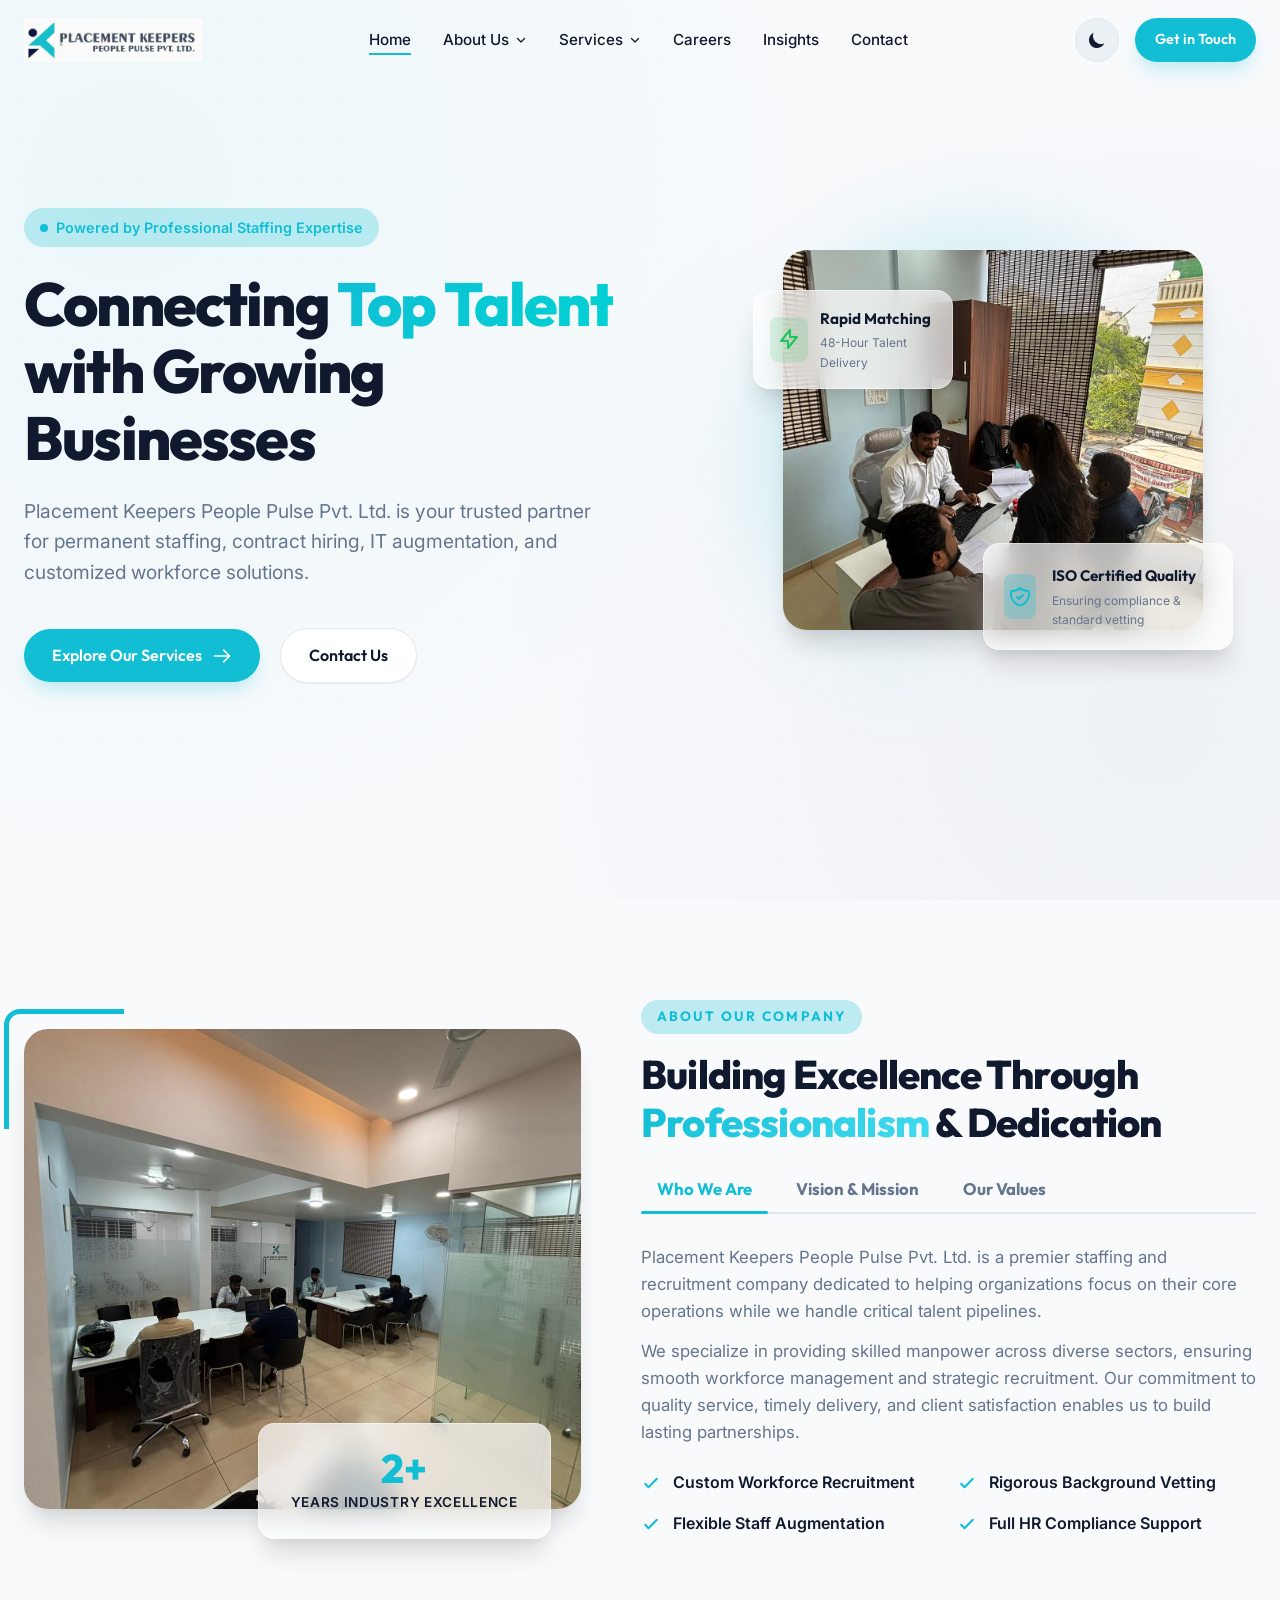
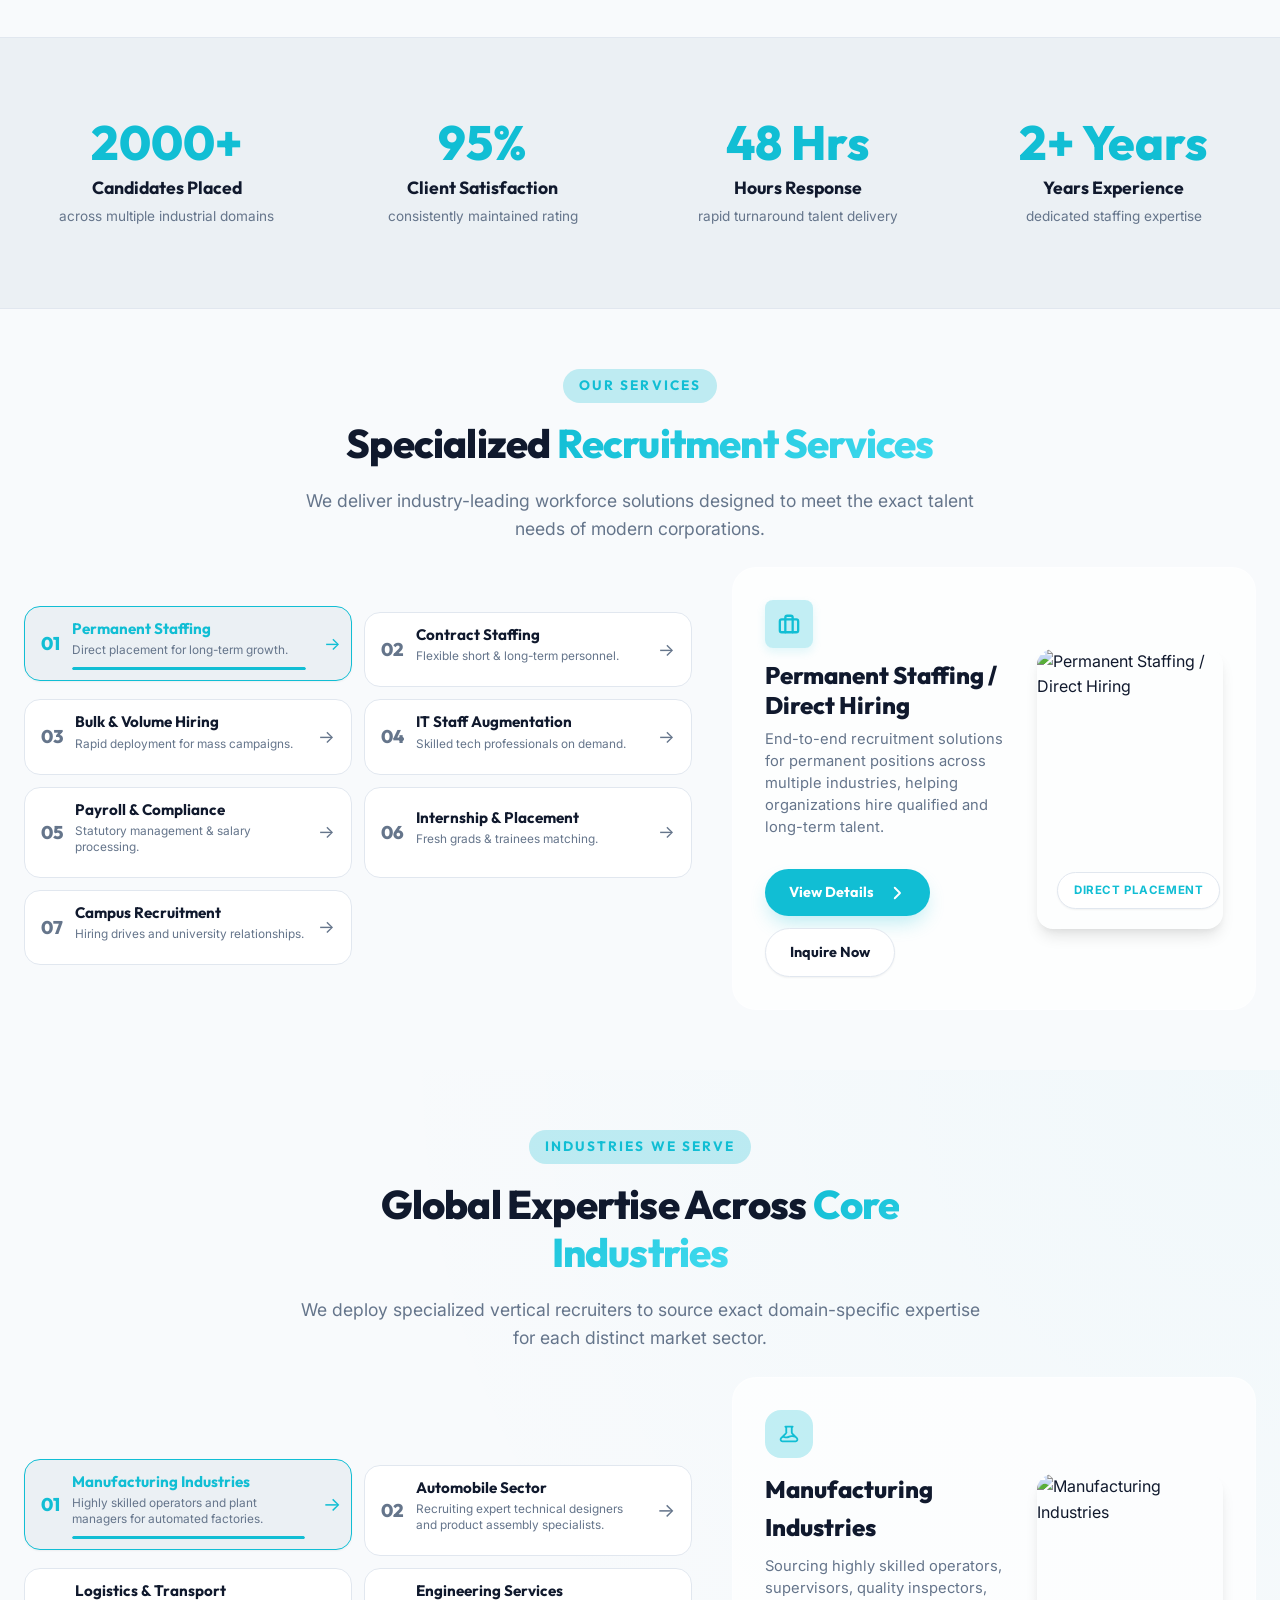
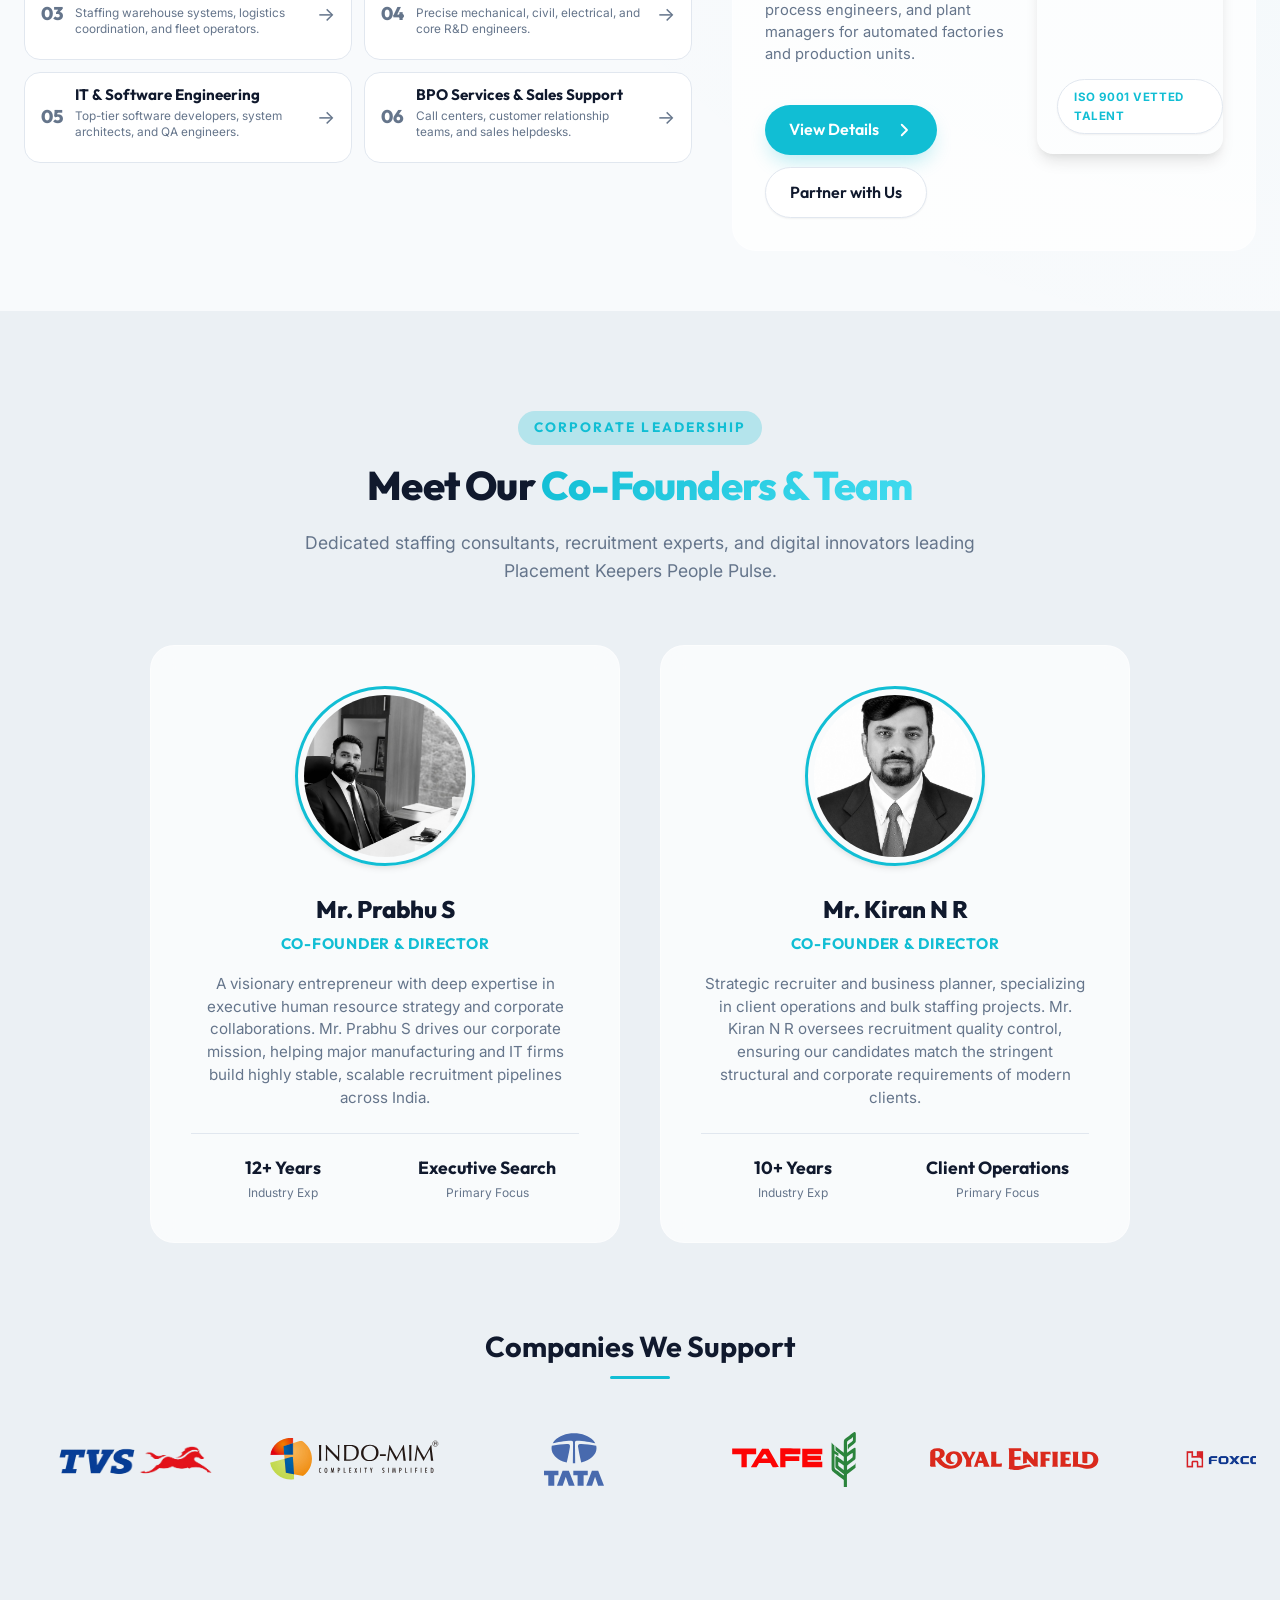
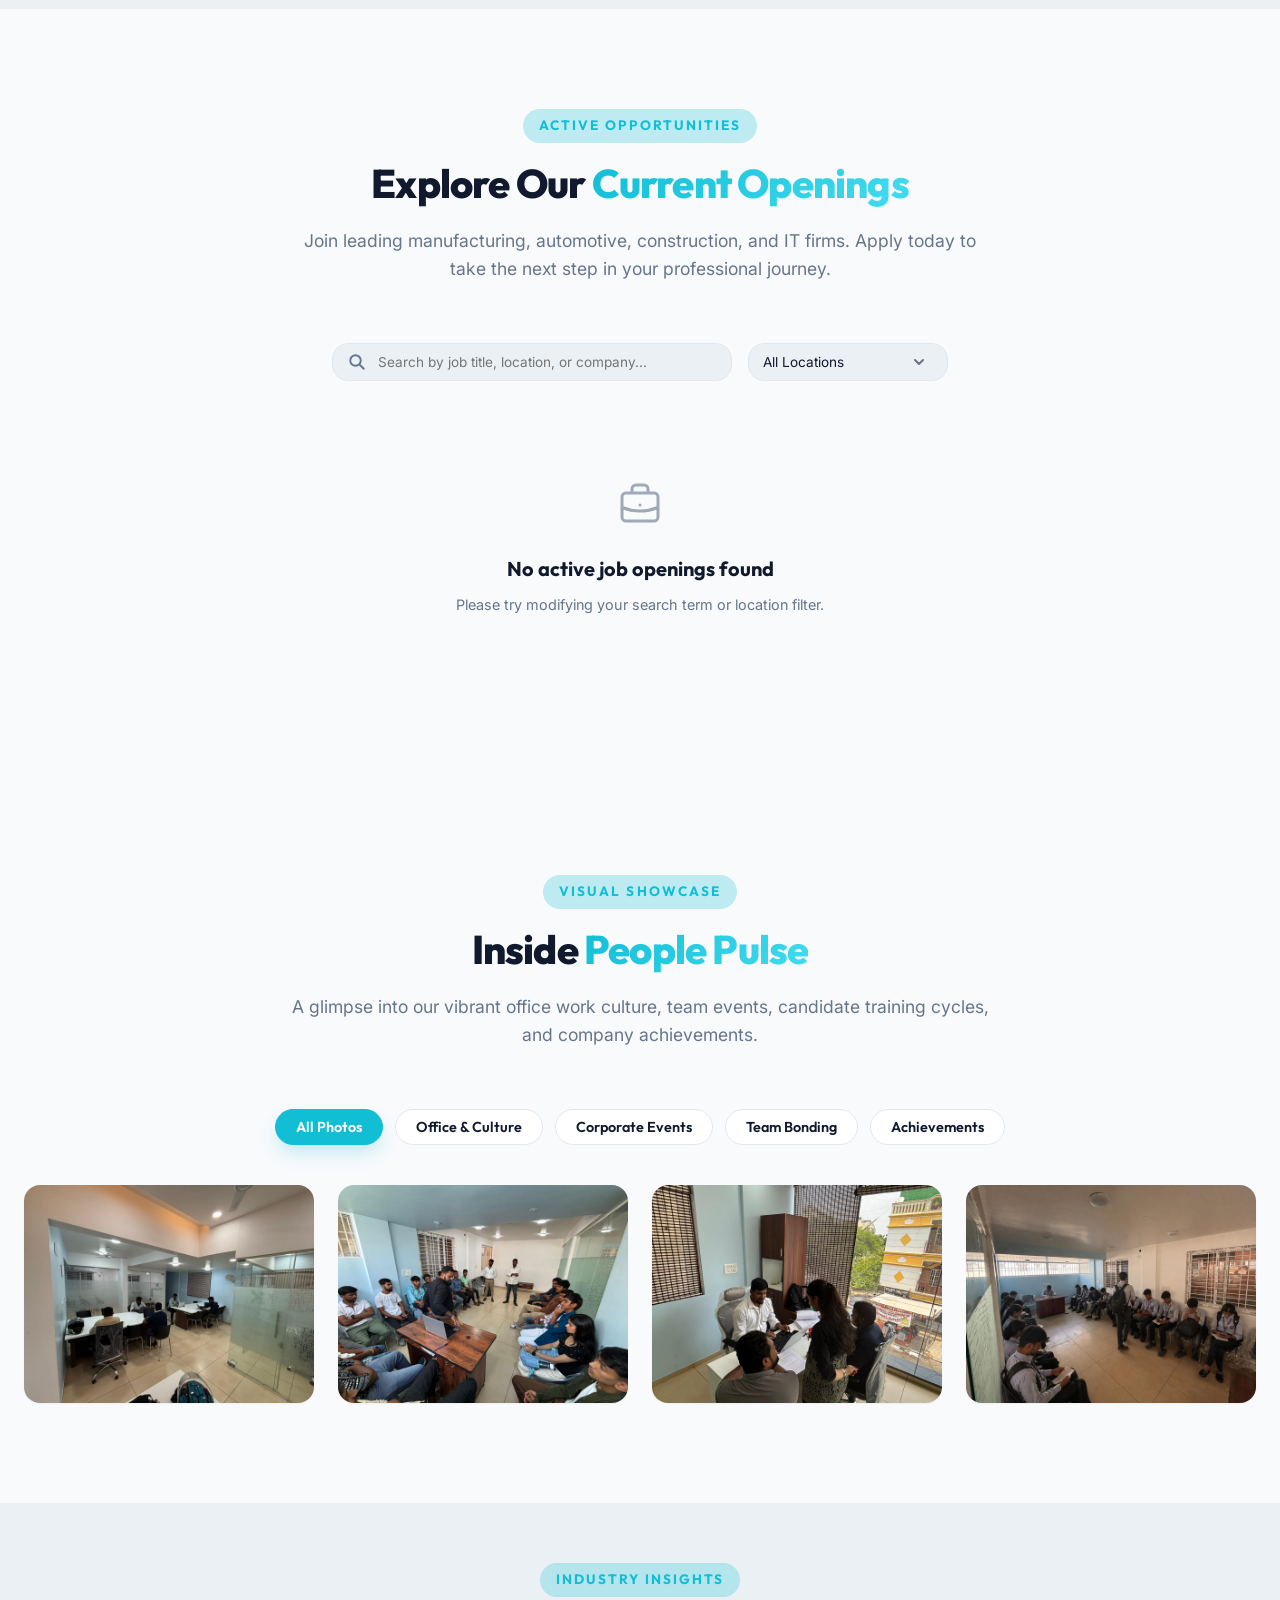
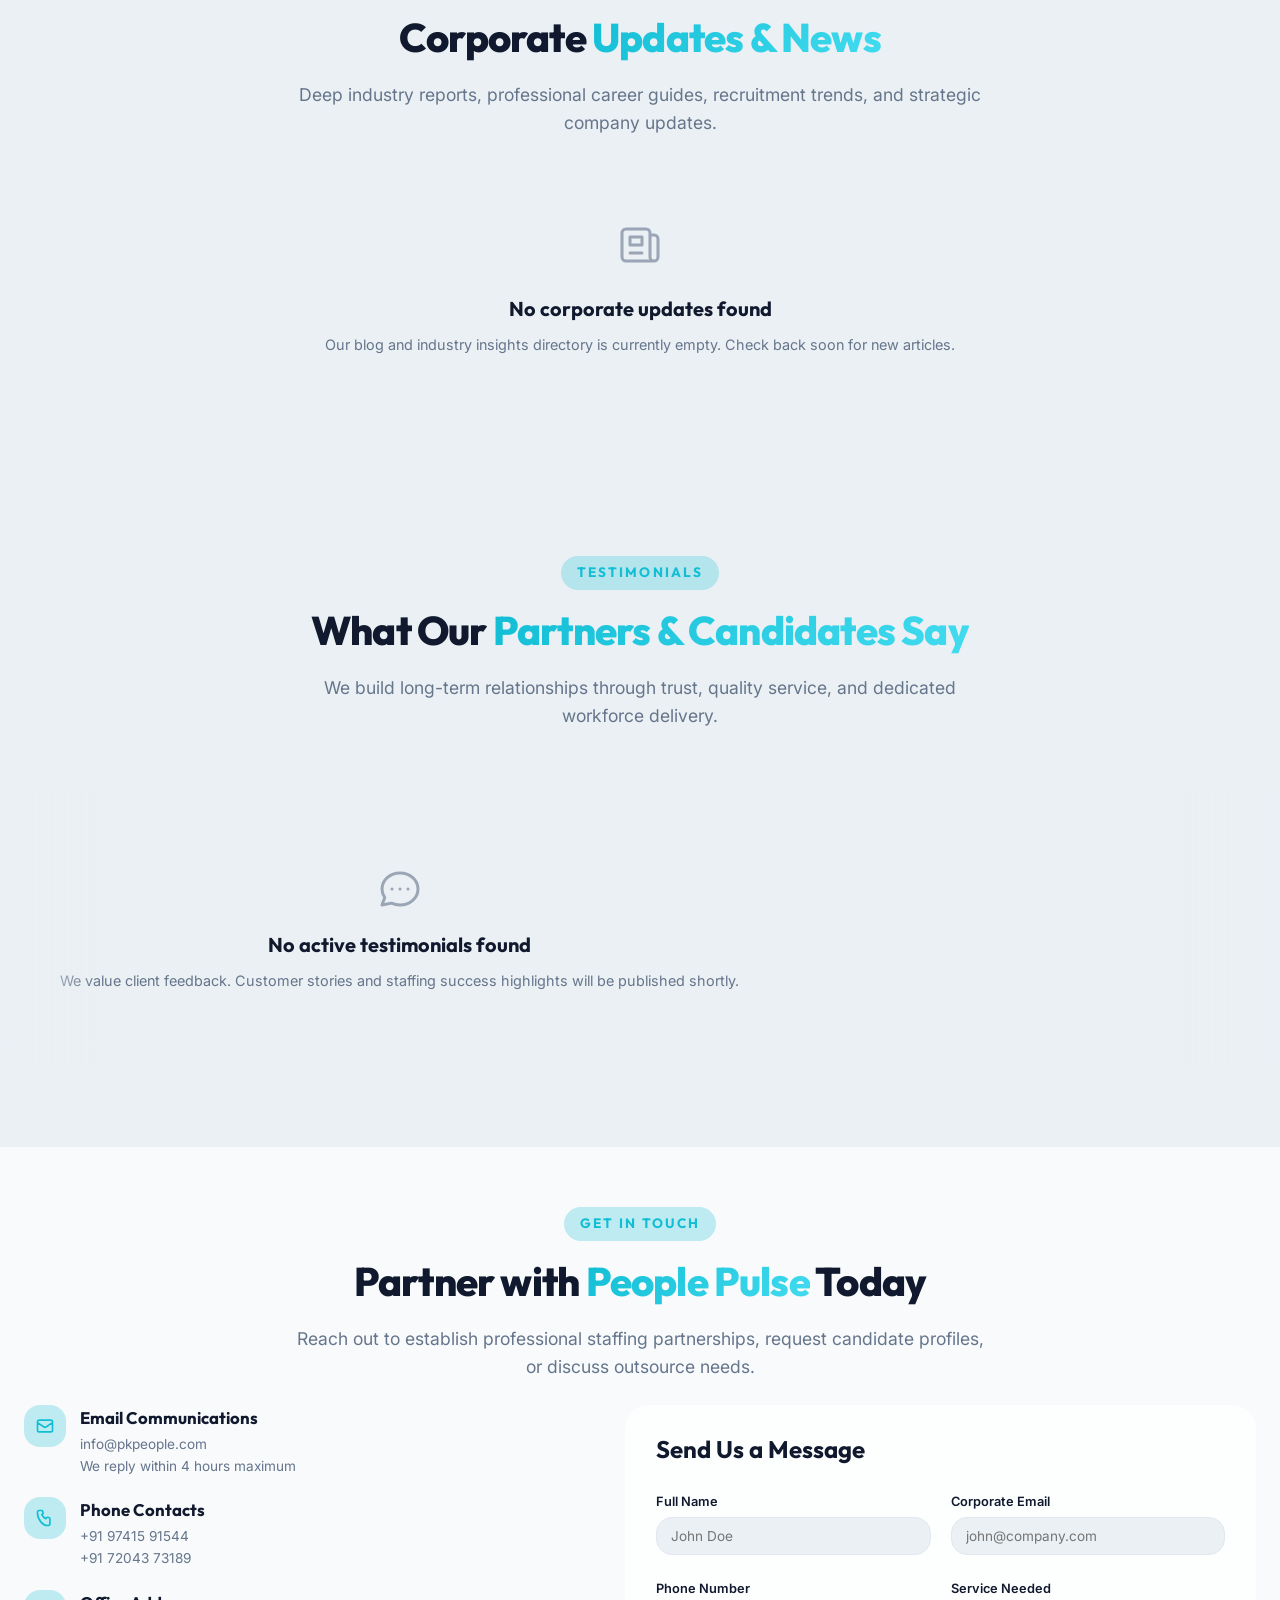
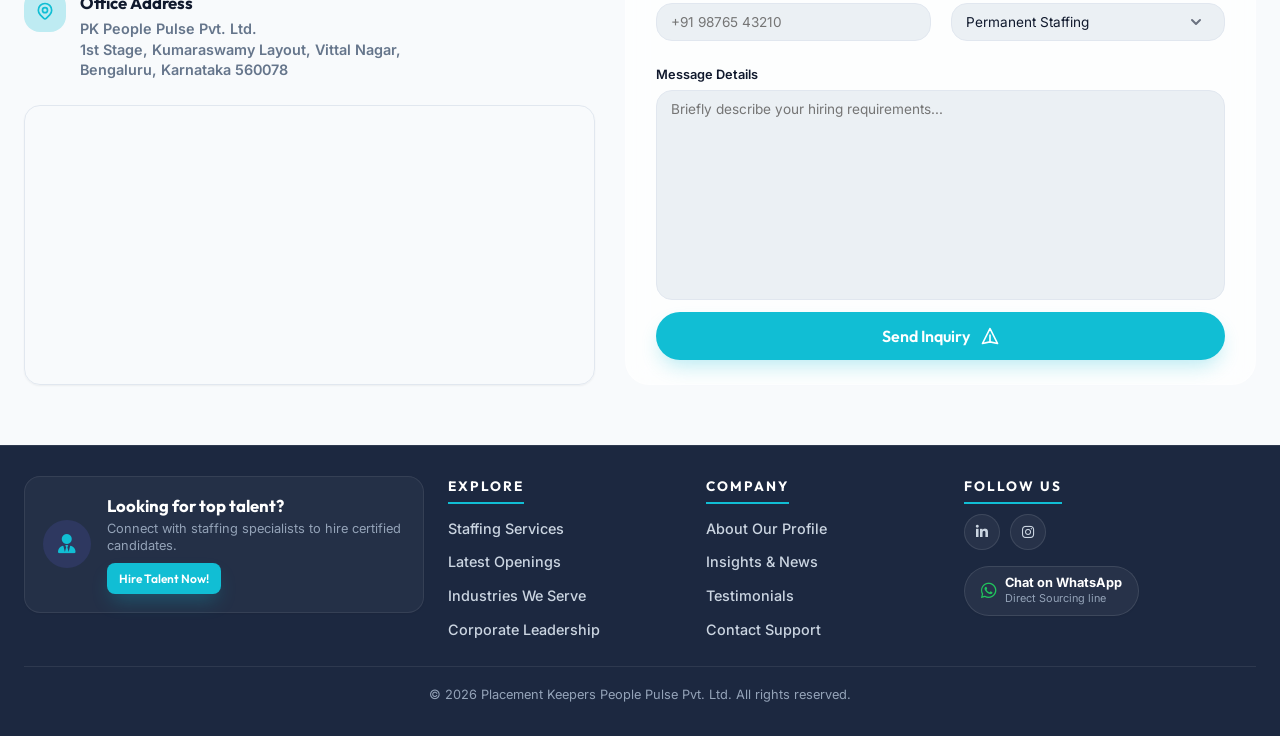
==== commit 803de45f: "Add files via upload" ====
--- a/index.html
+++ b/index.html
@@ -106,6 +106,15 @@
               <div class="dropdown-item-content">
                 <span class="dropdown-item-title">Recruitment Services</span>
                 <span class="dropdown-item-desc">Staffing, IT augmentation & payroll</span>
+              </div>
+            </a>
+            <a href="internships.html" class="dropdown-item">
+              <div class="dropdown-item-icon">
+                <svg fill="none" stroke="currentColor" viewBox="0 0 24 24"><path stroke-linecap="round" stroke-linejoin="round" stroke-width="2" d="M12 14l9-5-9-5-9 5 9 5z"/><path stroke-linecap="round" stroke-linejoin="round" stroke-width="2" d="M12 14l6.16-3.422a12.083 12.083 0 01.665 6.479A11.952 11.952 0 0112 20.055a11.952 11.952 0 01-6.824-2.998 12.078 12.078 0 01.665-6.479L12 14z"/></svg>
+              </div>
+              <div class="dropdown-item-content">
+                <span class="dropdown-item-title">Internship Portal</span>
+                <span class="dropdown-item-desc">Industry-oriented training programs</span>
               </div>
             </a>
             <a href="#industries" class="dropdown-item">
--- a/styles.css
+++ b/styles.css
@@ -87,6 +87,9 @@
 /* ==========================================
    GLOBAL RESET & INITIAL SETUP
    ========================================== */
+/* ==========================================
+   GLOBAL RESET & INITIAL SETUP
+   ========================================== */
 *, *::before, *::after {
   box-sizing: border-box;
   margin: 0;
@@ -97,6 +100,7 @@
   scroll-behavior: smooth;
   font-size: 16px;
   -webkit-tap-highlight-color: transparent;
+  overflow-x: hidden;
 }
 
 body {
@@ -105,6 +109,7 @@
   color: var(--text-main);
   line-height: 1.6;
   overflow-x: hidden;
+  width: 100%;
   transition: background-color var(--transition-smooth), color var(--transition-smooth);
 }
 
@@ -213,7 +218,7 @@
   font-family: var(--font-heading);
   font-weight: 600;
   padding: 14px 28px;
-  border-radius: var(--radius-md);
+  border-radius: 50px;
   cursor: pointer;
   transition: all var(--transition-bounce);
   position: relative;
@@ -4171,7 +4176,7 @@
   opacity: 0;
   pointer-events: none;
   transition: opacity var(--transition-smooth);
-  padding: 24px;
+  padding: 40px 24px;
 }
 
 .careers-modal.active {
@@ -4182,6 +4187,9 @@
 .careers-modal-container {
   max-width: 600px;
   width: 100%;
+  max-height: 85vh;
+  overflow-y: auto;
+  background-color: var(--bg-surface);
   border-radius: var(--radius-lg);
   padding: 40px;
   box-shadow: var(--shadow-xl);
@@ -4276,8 +4284,15 @@
   .jobs-grid {
     grid-template-columns: 1fr;
   }
+  .careers-modal {
+    padding: 16px;
+  }
   .careers-modal-container {
     padding: 30px 20px;
+  }
+  .careers-modal-footer {
+    flex-direction: column;
+    gap: 12px;
   }
 }
 
@@ -4528,3 +4543,33 @@
   color: var(--text-muted);
   font-weight: 500;
 }
+
+/* ==========================================
+   INTERNSHIP PORTAL UTILITY EXTENSIONS
+   ========================================== */
+.portal-hero {
+  padding-top: 120px;
+  padding-bottom: 60px;
+  background: radial-gradient(circle at 80% 20%, hsla(var(--primary-hue), var(--primary-sat), var(--primary-lightness), 0.08) 0%, transparent 60%);
+  position: relative;
+}
+
+.branch-card {
+  transition: transform var(--transition-smooth), box-shadow var(--transition-smooth), border-color var(--transition-smooth);
+}
+
+.branch-card:hover {
+  transform: translateY(-6px);
+  box-shadow: var(--shadow-xl);
+  border-color: var(--primary);
+}
+
+.spec-card {
+  transition: transform var(--transition-smooth), box-shadow var(--transition-smooth), border-color var(--transition-smooth);
+}
+
+.spec-card:hover {
+  transform: translateY(-6px);
+  box-shadow: var(--shadow-xl);
+  border-color: var(--primary);
+}
